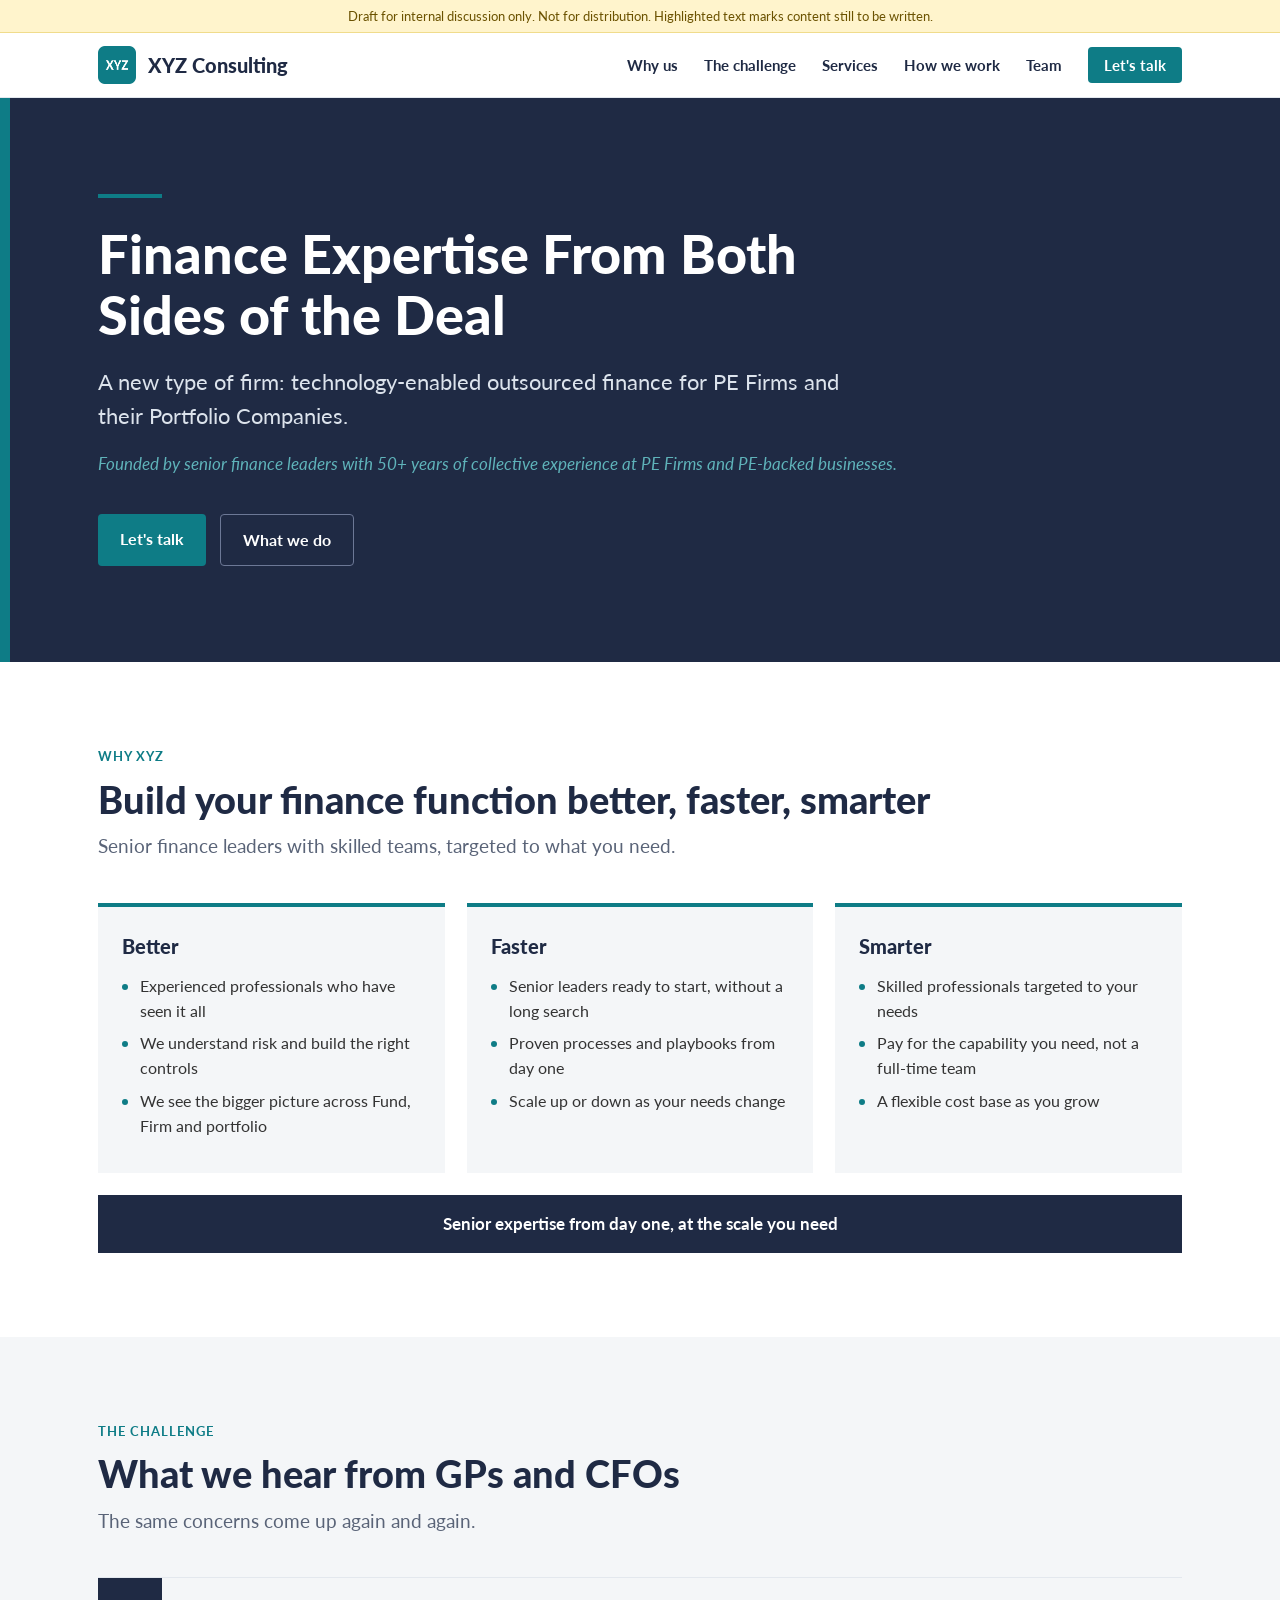
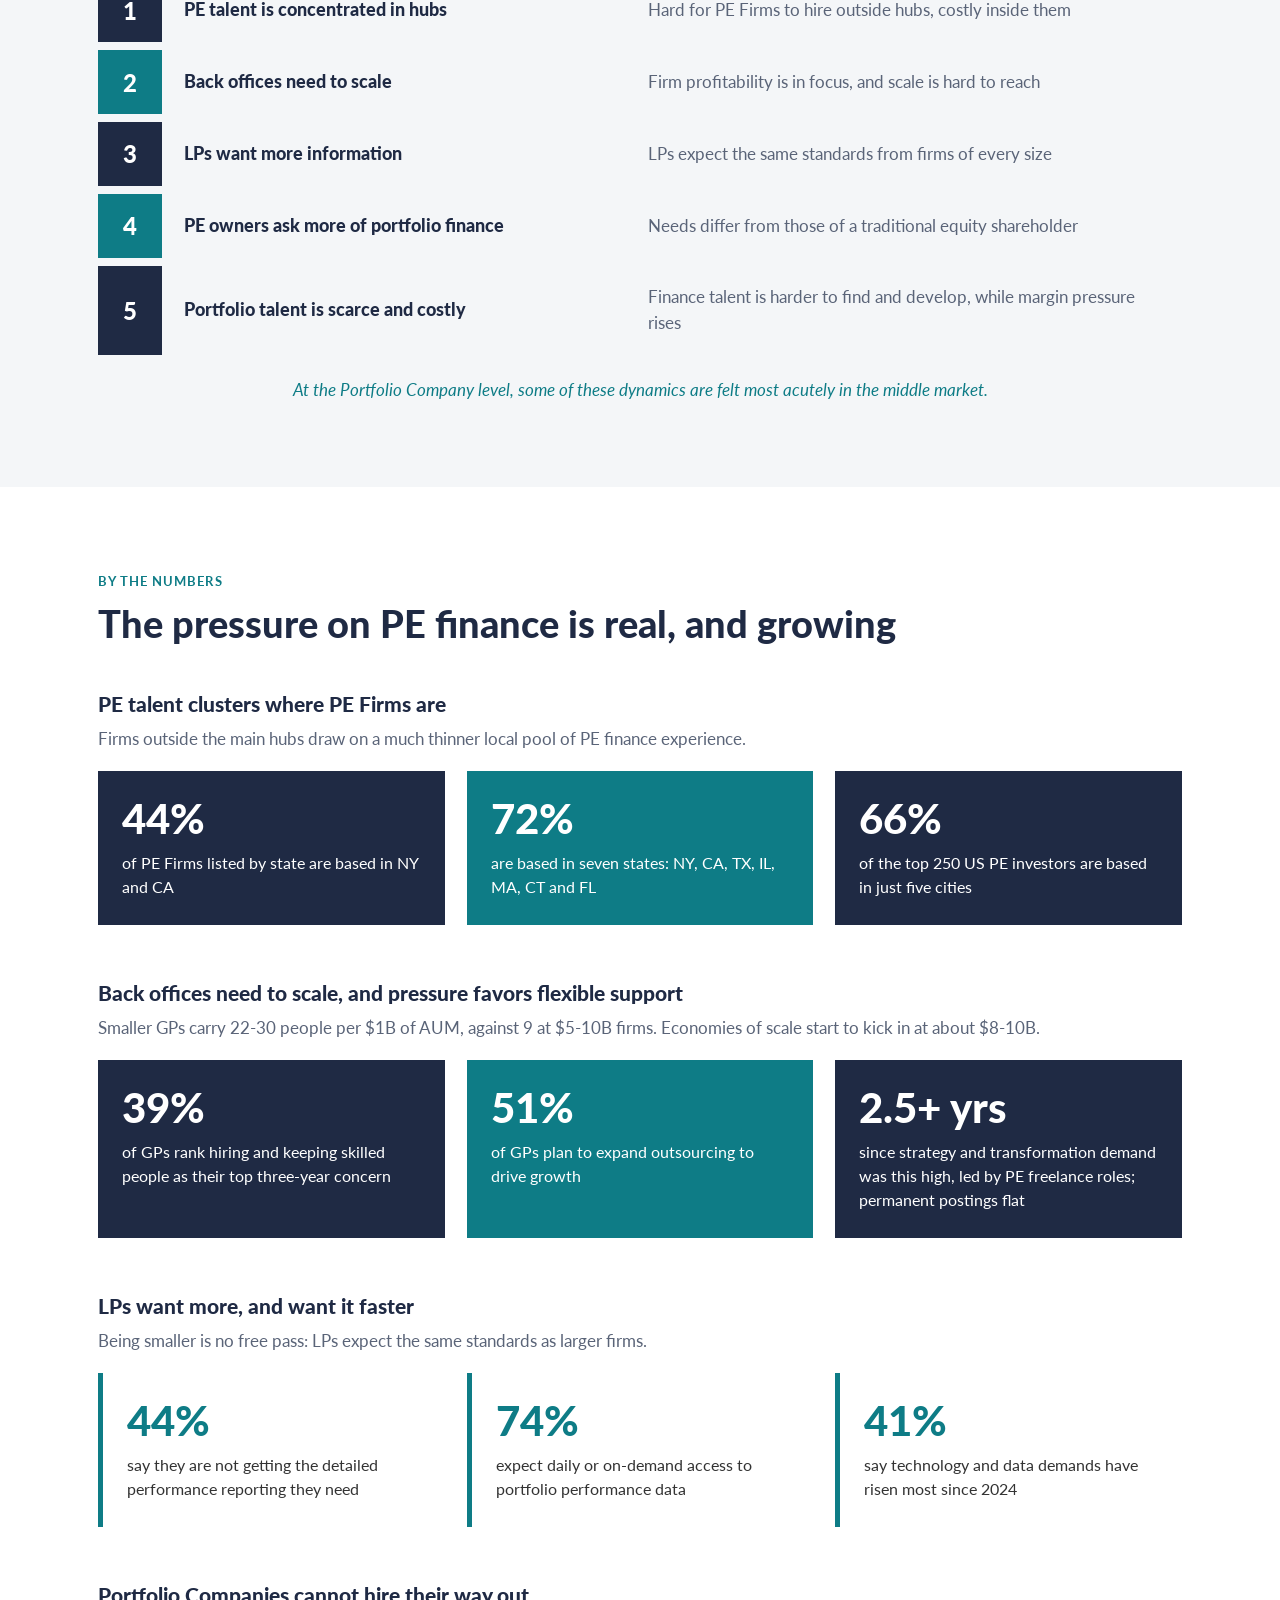
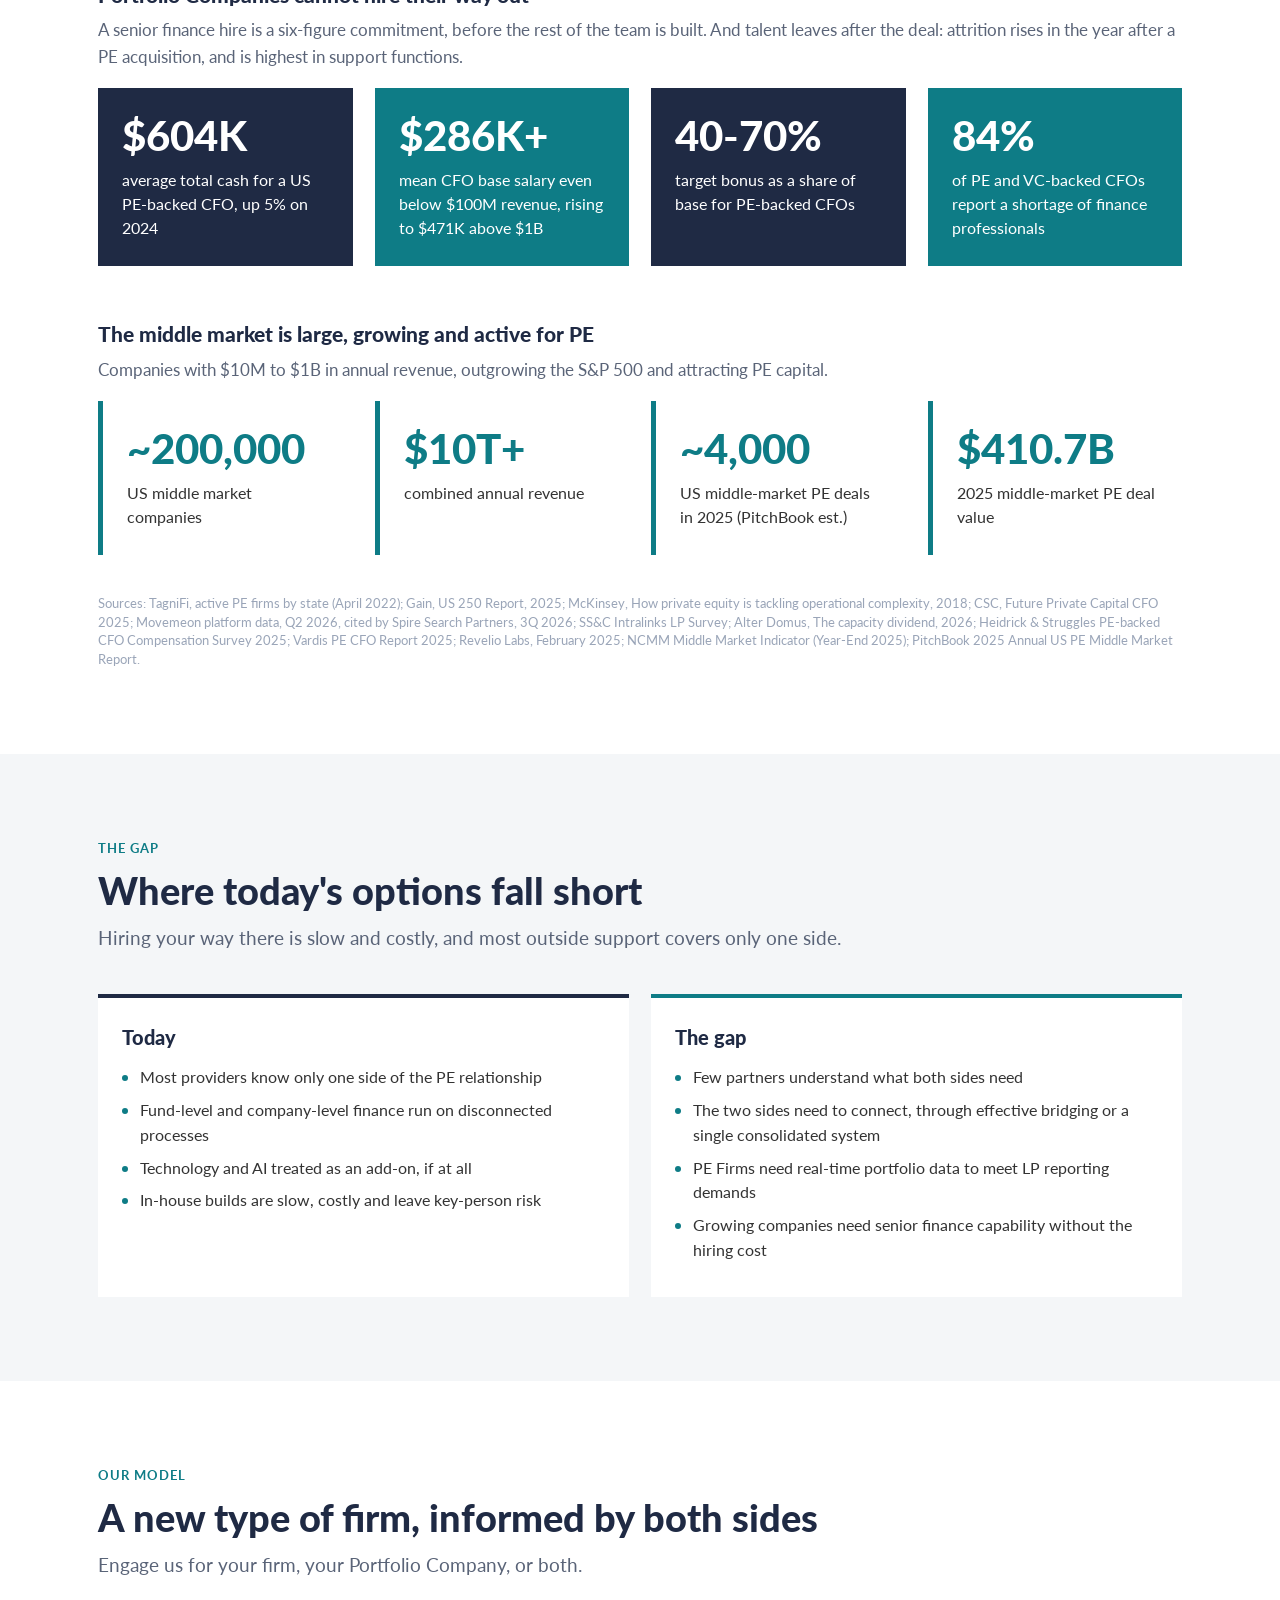
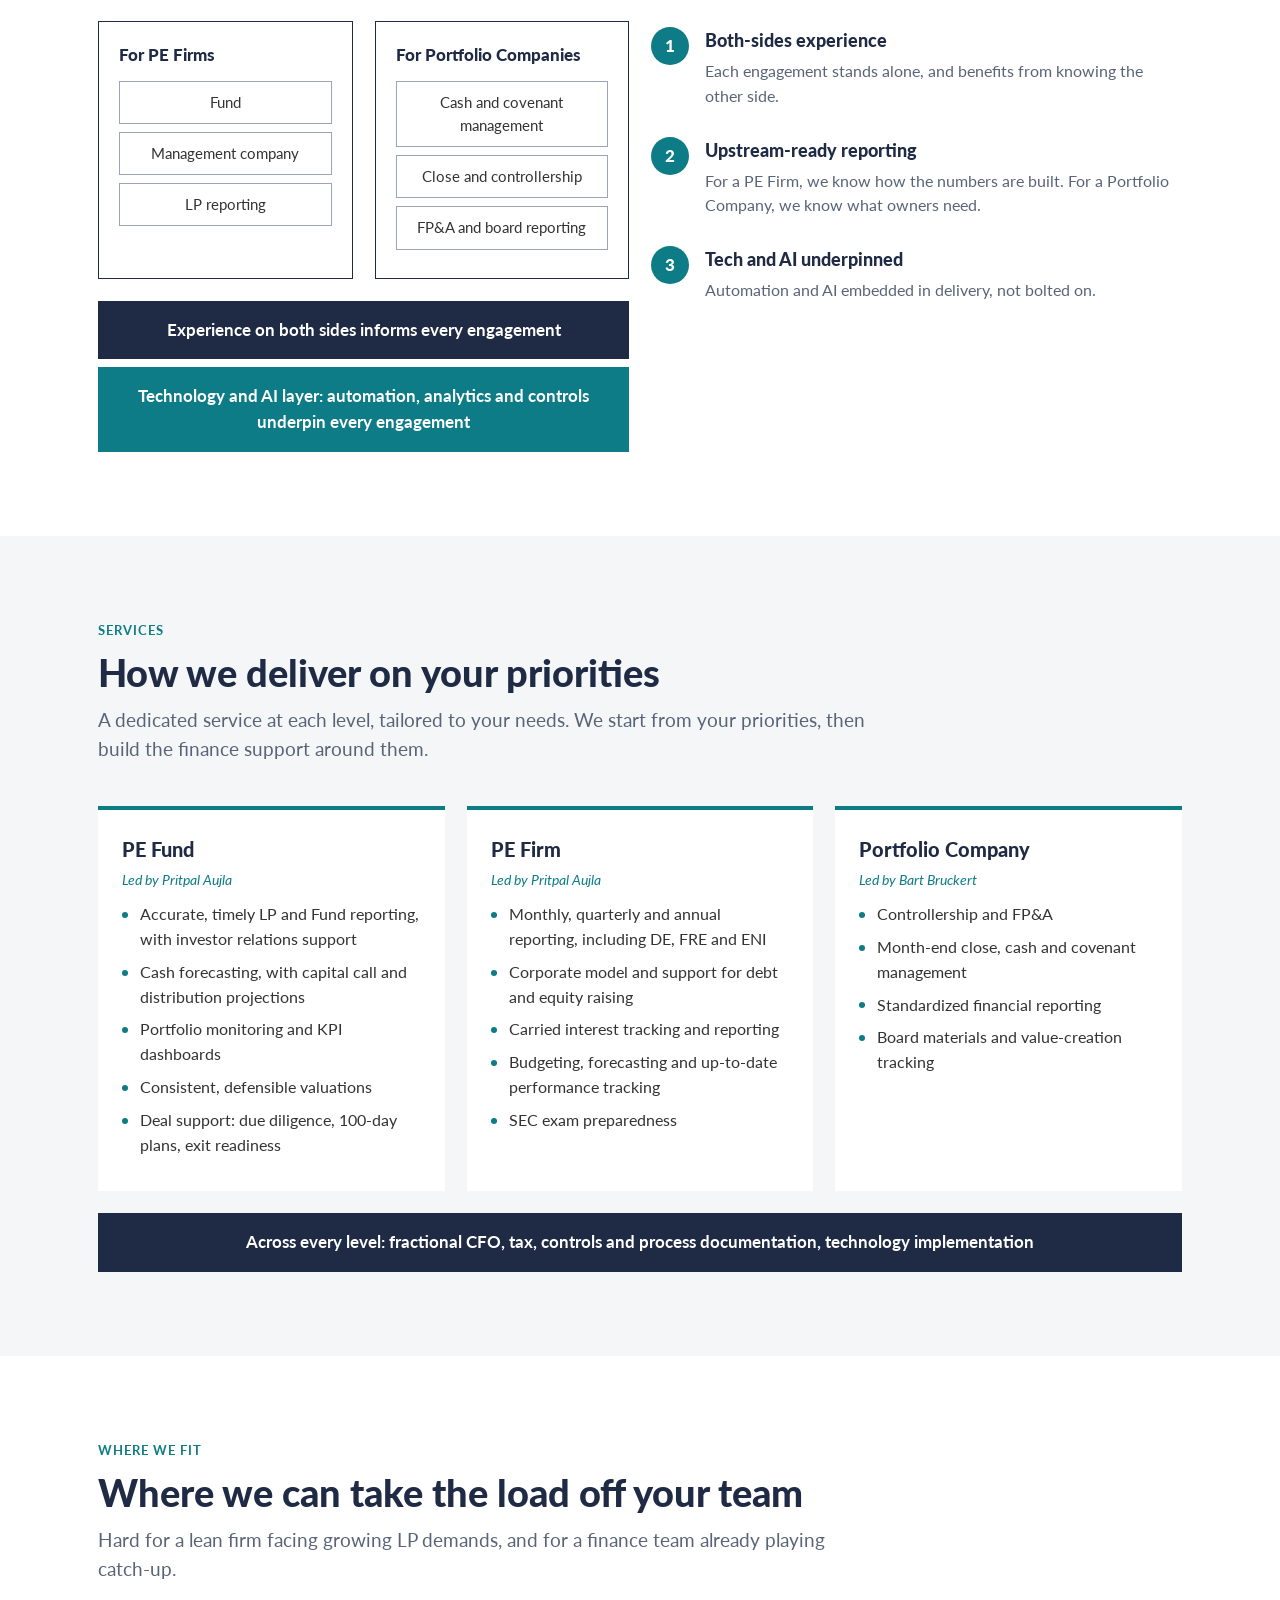
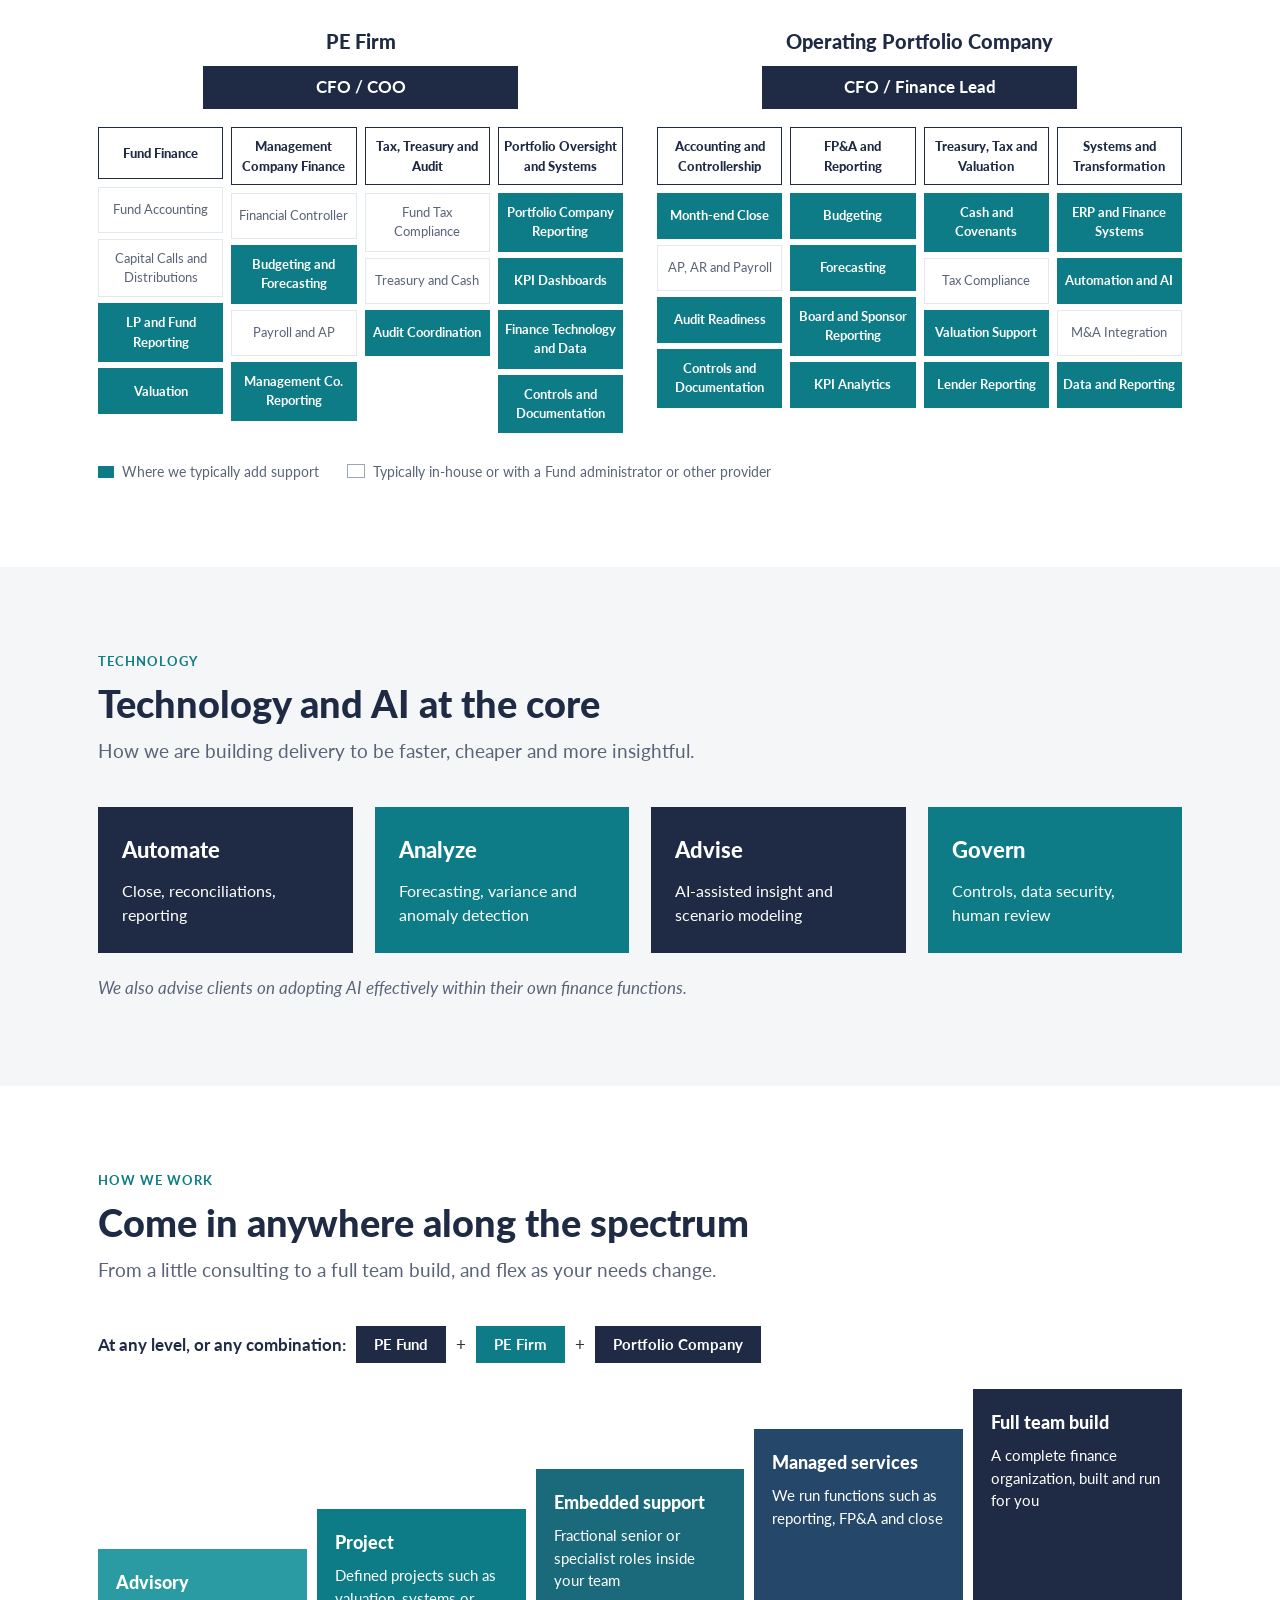
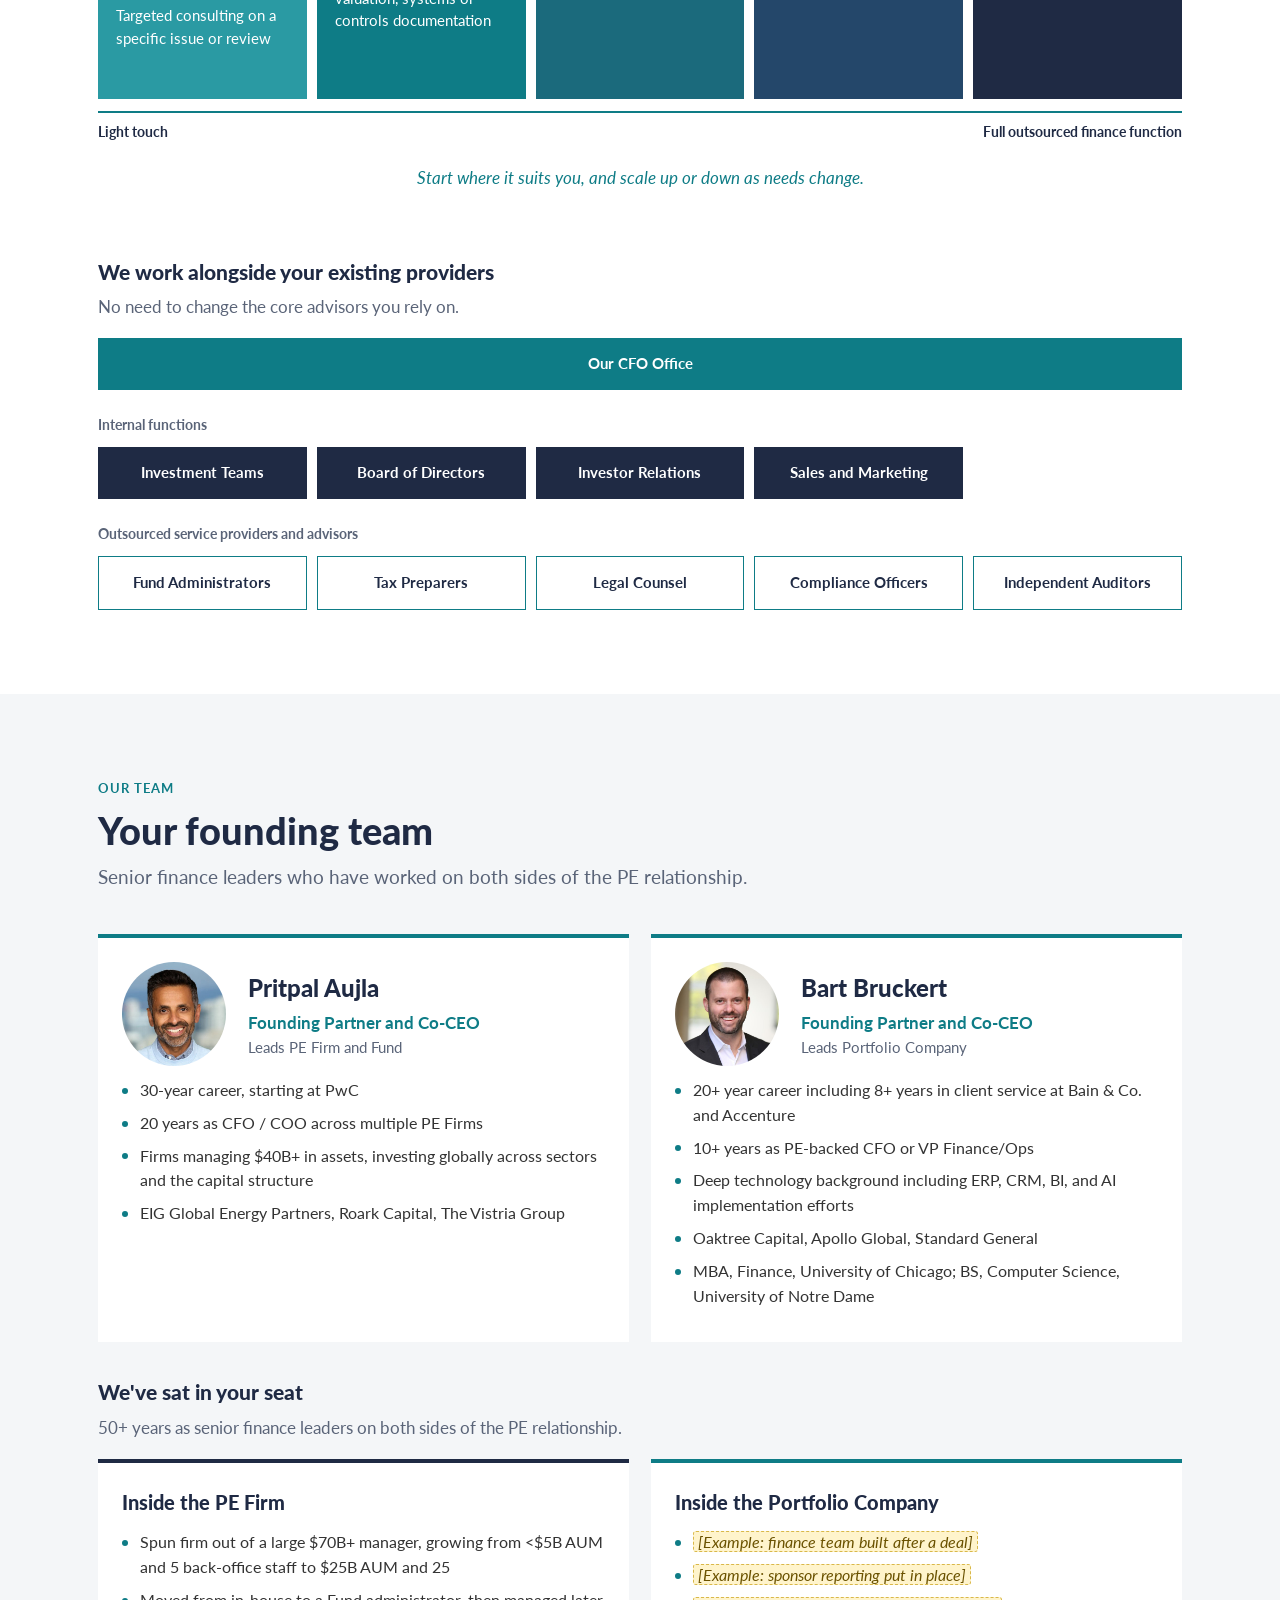
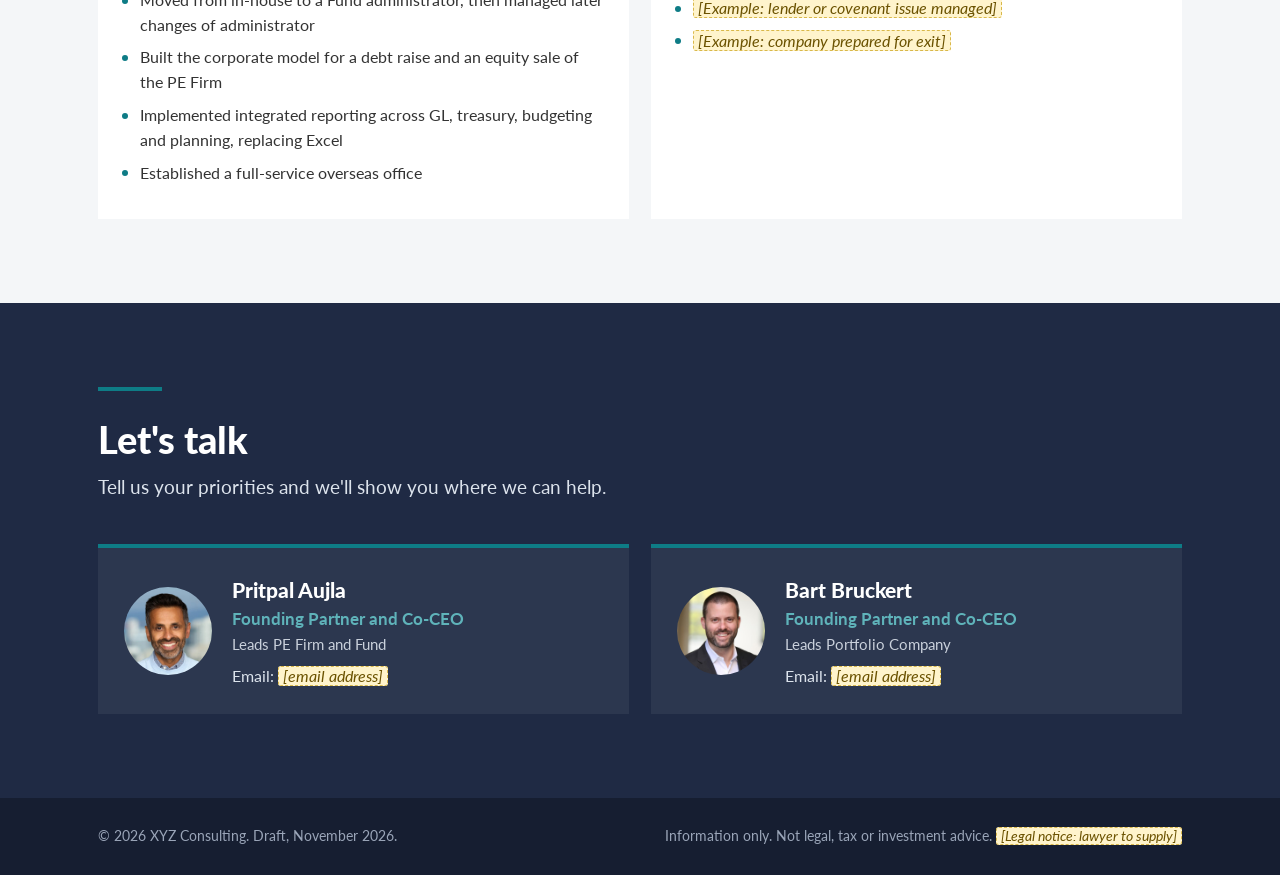
==== index.html @ cf7172e4 "Draft single-page site from long-form deck Co-Authored-By: Claude Opus 5.5 <noreply@anthropic.com> C" ====
<!DOCTYPE html>
<html lang="en">
<head>
<meta charset="utf-8">
<meta name="viewport" content="width=device-width, initial-scale=1">
<meta name="robots" content="noindex, nofollow">
<title>XYZ Consulting | Finance Expertise From Both Sides of the Deal</title>
<meta name="description" content="Technology-enabled outsourced finance for PE Firms and their Portfolio Companies.">
<link rel="icon" type="image/png" href="img/favicon.png">
<link rel="preconnect" href="https://fonts.googleapis.com">
<link rel="preconnect" href="https://fonts.gstatic.com" crossorigin>
<link href="https://fonts.googleapis.com/css2?family=Lato:ital,wght@0,400;0,700;0,900;1,400&display=swap" rel="stylesheet">
<style>
  :root{
    --navy:#1F2A44; --teal:#0E7C86; --teal-mid:#5FB3BA; --teal-light:#B7DDE0;
    --ink:#333333; --slate:#5A6478; --mist:#F4F6F8; --line:#E3E8EE; --grey:#9AA5B8;
    --max:1140px;
  }
  *{box-sizing:border-box;margin:0;padding:0}
  html{scroll-behavior:smooth;scroll-padding-top:72px}
  body{font-family:Lato,Calibri,Carlito,"Segoe UI",Arial,sans-serif;color:var(--ink);line-height:1.55;font-size:17px;background:#fff}
  a{color:var(--teal)}
  img{max-width:100%;display:block}
  .wrap{max-width:var(--max);margin:0 auto;padding:0 28px}

  /* draft banner */
  .draft{background:#FFF4CC;color:#6B5200;font-size:13px;text-align:center;padding:6px 12px;border-bottom:1px solid #F0DC8C}
  .tbd{background:#FFF4CC;border:1px dashed #D9B84A;color:#6B5200;padding:0 4px;border-radius:3px;font-style:italic}

  /* nav */
  header.nav{position:sticky;top:0;z-index:20;background:#fff;border-bottom:1px solid var(--line)}
  header.nav .wrap{display:flex;align-items:center;justify-content:space-between;height:64px}
  .brand{display:flex;align-items:center;gap:12px;text-decoration:none;color:var(--navy);font-weight:900;font-size:20px}
  .brand img{width:38px;height:38px}
  nav ul{display:flex;gap:26px;list-style:none}
  nav a{color:var(--navy);text-decoration:none;font-weight:700;font-size:15px}
  nav a:hover{color:var(--teal)}
  nav .cta{background:var(--teal);color:#fff;padding:9px 16px;border-radius:4px}
  nav .cta:hover{background:var(--navy);color:#fff}
  @media(max-width:860px){nav li:not(:last-child){display:none}}

  /* hero */
  .hero{background:var(--navy);color:#fff;position:relative;overflow:hidden}
  .hero:before{content:"";position:absolute;left:0;top:0;bottom:0;width:10px;background:var(--teal)}
  .hero .wrap{padding-top:96px;padding-bottom:96px}
  .rule{width:64px;height:4px;background:var(--teal);margin-bottom:26px}
  .hero h1{font-size:clamp(34px,5vw,54px);line-height:1.12;font-weight:900;max-width:820px}
  .hero p.lead{font-size:clamp(18px,2vw,22px);color:#DCE3EC;margin-top:20px;max-width:760px}
  .hero p.founded{font-style:italic;color:var(--teal-mid);margin-top:18px;font-size:17px}
  .hero .btns{margin-top:36px;display:flex;gap:14px;flex-wrap:wrap}
  .btn{display:inline-block;padding:13px 22px;border-radius:4px;font-weight:700;text-decoration:none;font-size:16px}
  .btn.primary{background:var(--teal);color:#fff}
  .btn.ghost{border:1px solid #6C7896;color:#fff}
  .btn:hover{opacity:.9}

  /* sections */
  section{padding:84px 0}
  section.alt{background:var(--mist)}
  .eyebrow{color:var(--teal);font-weight:700;text-transform:uppercase;letter-spacing:.08em;font-size:13px;margin-bottom:10px}
  h2{color:var(--navy);font-size:clamp(28px,3.4vw,38px);line-height:1.18;font-weight:900}
  .sub{color:var(--slate);font-size:19px;margin-top:10px;max-width:780px}
  .head{margin-bottom:42px}

  /* cards with teal top line (deck card style) */
  .grid{display:grid;gap:22px}
  .g2{grid-template-columns:repeat(2,1fr)}
  .g3{grid-template-columns:repeat(3,1fr)}
  .g4{grid-template-columns:repeat(4,1fr)}
  .g5{grid-template-columns:repeat(5,1fr)}
  @media(max-width:900px){.g3,.g4,.g5{grid-template-columns:1fr 1fr}}
  @media(max-width:620px){.g2,.g3,.g4,.g5{grid-template-columns:1fr}}
  .card{background:var(--mist);border-top:4px solid var(--teal);padding:24px 24px 26px}
  section.alt .card{background:#fff}
  .card h3{color:var(--navy);font-size:20px;font-weight:900;margin-bottom:4px}
  .card .lead-by{color:var(--teal);font-style:italic;font-size:14px;margin-bottom:10px}
  ul.dots{list-style:none;margin-top:12px}
  ul.dots li{position:relative;padding-left:18px;margin:8px 0;font-size:16px}
  ul.dots li:before{content:"";position:absolute;left:0;top:.62em;width:6px;height:6px;background:var(--teal);border-radius:50%}
  .band{background:var(--navy);color:#fff;text-align:center;font-weight:700;padding:16px 20px;margin-top:22px}
  .band.teal{background:var(--teal)}

  /* numbered concerns (slide 5) */
  .concerns{border-top:1px solid var(--line)}
  .concern{display:grid;grid-template-columns:64px 1fr 1.2fr;align-items:stretch;background:var(--mist);margin-bottom:8px}
  .concern .n{background:var(--teal);color:#fff;font-weight:900;font-size:24px;display:flex;align-items:center;justify-content:center}
  .concern:nth-child(odd) .n{background:var(--navy)}
  .concern h3{color:var(--navy);font-size:18px;font-weight:900;padding:18px 22px;align-self:center}
  .concern p{color:var(--slate);padding:18px 22px;align-self:center}
  @media(max-width:700px){.concern{grid-template-columns:52px 1fr}.concern p{grid-column:2;padding-top:0}}
  .callout{color:var(--teal);font-style:italic;text-align:center;margin-top:22px}

  /* stat tiles */
  .stat{padding:26px 24px;color:#fff;background:var(--navy)}
  .stat.teal{background:var(--teal)}
  .stat.light{background:#fff;color:var(--ink);border-left:5px solid var(--teal)}
  .stat .num{font-size:42px;font-weight:900;line-height:1;margin-bottom:12px}
  .stat.light .num{color:var(--teal)}
  .stat p{font-size:15.5px}
  .theme-title{color:var(--navy);font-size:21px;font-weight:900;margin:52px 0 6px}
  .theme-title:first-of-type{margin-top:0}
  .theme-sub{color:var(--slate);margin-bottom:18px}
  .sources{font-size:12.5px;color:var(--grey);margin-top:40px;line-height:1.5}

  /* two-column compare */
  .compare{display:grid;grid-template-columns:1fr 1fr;gap:22px}
  @media(max-width:700px){.compare{grid-template-columns:1fr}}
  .compare .card.navy{border-top-color:var(--navy)}

  /* advantages */
  .adv{display:flex;gap:16px}
  .adv .badge{flex:0 0 38px;height:38px;border-radius:50%;background:var(--teal);color:#fff;font-weight:900;display:flex;align-items:center;justify-content:center}
  .adv h3{color:var(--navy);font-size:18px;font-weight:900}
  .adv p{color:var(--slate);font-size:16px;margin-top:4px}
  .engage{display:grid;grid-template-columns:1fr 1fr;gap:22px;margin-bottom:22px}
  @media(max-width:700px){.engage{grid-template-columns:1fr}}
  .engage .box{border:1px solid var(--navy);padding:20px}
  .engage h4{color:var(--navy);font-weight:900;margin-bottom:12px}
  .engage .pill{border:1px solid var(--grey);text-align:center;padding:9px;margin:8px 0;font-size:15px;background:#fff}

  /* service map (slide 16) */
  .map{display:grid;grid-template-columns:1fr 1fr;gap:34px}
  @media(max-width:900px){.map{grid-template-columns:1fr}}
  .map h3{color:var(--navy);text-align:center;font-weight:900;margin-bottom:10px}
  .map .lead-role{background:var(--navy);color:#fff;text-align:center;font-weight:700;padding:8px;width:60%;margin:0 auto 18px}
  .cols{display:grid;grid-template-columns:repeat(4,1fr);gap:8px}
  @media(max-width:520px){.cols{grid-template-columns:1fr 1fr}}
  .col h5{font-size:13px;font-weight:900;color:var(--navy);text-align:center;border:1px solid var(--navy);padding:8px 4px;min-height:52px;display:flex;align-items:center;justify-content:center;margin-bottom:8px;background:#fff}
  .cell{font-size:12.5px;text-align:center;padding:9px 4px;margin-bottom:6px;min-height:46px;display:flex;align-items:center;justify-content:center;background:#fff;border:1px solid var(--line);color:var(--slate)}
  .cell.on{background:var(--teal);color:#fff;border-color:var(--teal);font-weight:700}
  .legend{display:flex;gap:28px;flex-wrap:wrap;margin-top:22px;font-size:14px;color:var(--slate)}
  .legend span:before{content:"";display:inline-block;width:16px;height:12px;margin-right:8px;vertical-align:-1px;background:var(--teal)}
  .legend span.off:before{background:#fff;border:1px solid var(--grey)}

  /* tech */
  .tech .stat h3{font-size:22px;font-weight:900;margin-bottom:12px}
  .note{color:var(--slate);font-style:italic;margin-top:22px}

  /* spectrum (slide 21) */
  .levels{display:flex;gap:10px;align-items:center;flex-wrap:wrap;margin-bottom:26px}
  .levels b{color:var(--navy)}
  .levels .lv{background:var(--navy);color:#fff;padding:7px 18px;font-weight:700;font-size:15px}
  .levels .lv.t{background:var(--teal)}
  .steps{display:grid;grid-template-columns:repeat(5,1fr);gap:10px;align-items:end}
  .step{color:#fff;padding:20px 18px}
  .step h3{font-size:18px;font-weight:900;margin-bottom:8px}
  .step p{font-size:14.5px}
  .s1{background:#2A9AA3;min-height:150px}.s2{background:var(--teal);min-height:190px}.s3{background:#1B6A7C;min-height:230px}.s4{background:#24476A;min-height:270px}.s5{background:var(--navy);min-height:310px}
  @media(max-width:860px){.steps{grid-template-columns:1fr}.step{min-height:0!important}}
  .axis{display:flex;justify-content:space-between;font-weight:700;color:var(--navy);font-size:14px;margin-top:12px;border-top:2px solid var(--teal);padding-top:8px}

  /* providers */
  .providers{display:grid;grid-template-columns:repeat(5,1fr);gap:10px;margin-top:12px}
  @media(max-width:860px){.providers{grid-template-columns:1fr 1fr}}
  .prov{padding:14px 10px;text-align:center;font-weight:700;font-size:15px}
  .prov.in{background:var(--navy);color:#fff}
  .prov.out{background:#fff;border:1px solid var(--teal);color:var(--navy)}
  .prov.us{background:var(--teal);color:#fff}
  .plabel{font-size:14px;color:var(--slate);margin-top:24px;font-weight:700}

  /* team */
  .person{display:flex;gap:22px;align-items:center;margin-bottom:12px}
  .person img{width:104px;height:104px;border-radius:50%;object-fit:cover;flex:0 0 104px}
  .person h3{font-size:24px}
  .role{color:var(--teal);font-weight:700}
  .role small{display:block;color:var(--slate);font-weight:400;font-size:15px}
  .seat{margin-top:34px}

  /* contact */
  .contact{background:var(--navy);color:#fff}
  .contact h2{color:#fff}
  .contact .sub{color:#DCE3EC}
  .ccard{background:rgba(255,255,255,.06);border-top:4px solid var(--teal);padding:26px;display:flex;gap:20px;align-items:center}
  .ccard img{width:88px;height:88px;border-radius:50%;object-fit:cover;flex:0 0 88px}
  .ccard h3{font-size:21px;font-weight:900}
  .ccard .role{color:var(--teal-mid)}
  .ccard .role small{color:#C9D0DB}
  .ccard p.c{margin-top:8px;font-size:15.5px;color:#DCE3EC}
  .contact .tbd{color:#6B5200}

  footer{background:#161E31;color:#9AA5B8;font-size:13.5px;padding:28px 0}
  footer .wrap{display:flex;justify-content:space-between;flex-wrap:wrap;gap:12px}
</style>
</head>
<body>

<div class="draft">Draft for internal discussion only. Not for distribution. Highlighted text marks content still to be written.</div>

<header class="nav">
  <div class="wrap">
    <a class="brand" href="#top"><img src="img/xyz-logo.png" alt="XYZ logo">XYZ Consulting</a>
    <nav><ul>
      <li><a href="#why">Why us</a></li>
      <li><a href="#challenge">The challenge</a></li>
      <li><a href="#services">Services</a></li>
      <li><a href="#how">How we work</a></li>
      <li><a href="#team">Team</a></li>
      <li><a class="cta" href="#contact">Let's talk</a></li>
    </ul></nav>
  </div>
</header>

<!-- HERO (slide 1) -->
<div class="hero" id="top">
  <div class="wrap">
    <div class="rule"></div>
    <h1>Finance Expertise From Both Sides of the Deal</h1>
    <p class="lead">A new type of firm: technology-enabled outsourced finance for PE Firms and their Portfolio Companies.</p>
    <p class="founded">Founded by senior finance leaders with 50+ years of collective experience at PE Firms and PE-backed businesses.</p>
    <div class="btns">
      <a class="btn primary" href="#contact">Let's talk</a>
      <a class="btn ghost" href="#services">What we do</a>
    </div>
  </div>
</div>

<!-- BETTER / FASTER / SMARTER (slide 2) -->
<section id="why">
  <div class="wrap">
    <div class="head">
      <div class="eyebrow">Why XYZ</div>
      <h2>Build your finance function better, faster, smarter</h2>
      <p class="sub">Senior finance leaders with skilled teams, targeted to what you need.</p>
    </div>
    <div class="grid g3">
      <div class="card"><h3>Better</h3><ul class="dots">
        <li>Experienced professionals who have seen it all</li>
        <li>We understand risk and build the right controls</li>
        <li>We see the bigger picture across Fund, Firm and portfolio</li></ul></div>
      <div class="card"><h3>Faster</h3><ul class="dots">
        <li>Senior leaders ready to start, without a long search</li>
        <li>Proven processes and playbooks from day one</li>
        <li>Scale up or down as your needs change</li></ul></div>
      <div class="card"><h3>Smarter</h3><ul class="dots">
        <li>Skilled professionals targeted to your needs</li>
        <li>Pay for the capability you need, not a full-time team</li>
        <li>A flexible cost base as you grow</li></ul></div>
    </div>
    <div class="band">Senior expertise from day one, at the scale you need</div>
  </div>
</section>

<!-- WHAT WE HEAR (slide 5) + EVIDENCE (slides 7-14) -->
<section class="alt" id="challenge">
  <div class="wrap">
    <div class="head">
      <div class="eyebrow">The challenge</div>
      <h2>What we hear from GPs and CFOs</h2>
      <p class="sub">The same concerns come up again and again.</p>
    </div>
    <div class="concerns">
      <div class="concern"><div class="n">1</div><h3>PE talent is concentrated in hubs</h3><p>Hard for PE Firms to hire outside hubs, costly inside them</p></div>
      <div class="concern"><div class="n">2</div><h3>Back offices need to scale</h3><p>Firm profitability is in focus, and scale is hard to reach</p></div>
      <div class="concern"><div class="n">3</div><h3>LPs want more information</h3><p>LPs expect the same standards from firms of every size</p></div>
      <div class="concern"><div class="n">4</div><h3>PE owners ask more of portfolio finance</h3><p>Needs differ from those of a traditional equity shareholder</p></div>
      <div class="concern"><div class="n">5</div><h3>Portfolio talent is scarce and costly</h3><p>Finance talent is harder to find and develop, while margin pressure rises</p></div>
    </div>
    <p class="callout">At the Portfolio Company level, some of these dynamics are felt most acutely in the middle market.</p>
  </div>
</section>

<section id="evidence">
  <div class="wrap">
    <div class="head">
      <div class="eyebrow">By the numbers</div>
      <h2>The pressure on PE finance is real, and growing</h2>
    </div>

    <h3 class="theme-title">PE talent clusters where PE Firms are</h3>
    <p class="theme-sub">Firms outside the main hubs draw on a much thinner local pool of PE finance experience.</p>
    <div class="grid g3">
      <div class="stat"><div class="num">44%</div><p>of PE Firms listed by state are based in NY and CA</p></div>
      <div class="stat teal"><div class="num">72%</div><p>are based in seven states: NY, CA, TX, IL, MA, CT and FL</p></div>
      <div class="stat"><div class="num">66%</div><p>of the top 250 US PE investors are based in just five cities</p></div>
    </div>

    <h3 class="theme-title">Back offices need to scale, and pressure favors flexible support</h3>
    <p class="theme-sub">Smaller GPs carry 22-30 people per $1B of AUM, against 9 at $5-10B firms. Economies of scale start to kick in at about $8-10B.</p>
    <div class="grid g3">
      <div class="stat"><div class="num">39%</div><p>of GPs rank hiring and keeping skilled people as their top three-year concern</p></div>
      <div class="stat teal"><div class="num">51%</div><p>of GPs plan to expand outsourcing to drive growth</p></div>
      <div class="stat"><div class="num">2.5+ yrs</div><p>since strategy and transformation demand was this high, led by PE freelance roles; permanent postings flat</p></div>
    </div>

    <h3 class="theme-title">LPs want more, and want it faster</h3>
    <p class="theme-sub">Being smaller is no free pass: LPs expect the same standards as larger firms.</p>
    <div class="grid g3">
      <div class="stat light"><div class="num">44%</div><p>say they are not getting the detailed performance reporting they need</p></div>
      <div class="stat light"><div class="num">74%</div><p>expect daily or on-demand access to portfolio performance data</p></div>
      <div class="stat light"><div class="num">41%</div><p>say technology and data demands have risen most since 2024</p></div>
    </div>

    <h3 class="theme-title">Portfolio Companies cannot hire their way out</h3>
    <p class="theme-sub">A senior finance hire is a six-figure commitment, before the rest of the team is built. And talent leaves after the deal: attrition rises in the year after a PE acquisition, and is highest in support functions.</p>
    <div class="grid g4">
      <div class="stat"><div class="num">$604K</div><p>average total cash for a US PE-backed CFO, up 5% on 2024</p></div>
      <div class="stat teal"><div class="num">$286K+</div><p>mean CFO base salary even below $100M revenue, rising to $471K above $1B</p></div>
      <div class="stat"><div class="num">40-70%</div><p>target bonus as a share of base for PE-backed CFOs</p></div>
      <div class="stat teal"><div class="num">84%</div><p>of PE and VC-backed CFOs report a shortage of finance professionals</p></div>
    </div>

    <h3 class="theme-title">The middle market is large, growing and active for PE</h3>
    <p class="theme-sub">Companies with $10M to $1B in annual revenue, outgrowing the S&amp;P 500 and attracting PE capital.</p>
    <div class="grid g4">
      <div class="stat light"><div class="num">~200,000</div><p>US middle market companies</p></div>
      <div class="stat light"><div class="num">$10T+</div><p>combined annual revenue</p></div>
      <div class="stat light"><div class="num">~4,000</div><p>US middle-market PE deals in 2025 (PitchBook est.)</p></div>
      <div class="stat light"><div class="num">$410.7B</div><p>2025 middle-market PE deal value</p></div>
    </div>

    <p class="sources">Sources: TagniFi, active PE firms by state (April 2022); Gain, US 250 Report, 2025; McKinsey, How private equity is tackling operational complexity, 2018; CSC, Future Private Capital CFO 2025; Movemeon platform data, Q2 2026, cited by Spire Search Partners, 3Q 2026; SS&amp;C Intralinks LP Survey; Alter Domus, The capacity dividend, 2026; Heidrick &amp; Struggles PE-backed CFO Compensation Survey 2025; Vardis PE CFO Report 2025; Revelio Labs, February 2025; NCMM Middle Market Indicator (Year-End 2025); PitchBook 2025 Annual US PE Middle Market Report.</p>
  </div>
</section>

<!-- GAP (slide 15) + DIFFERENT NEEDS (slide 11) -->
<section class="alt">
  <div class="wrap">
    <div class="head">
      <div class="eyebrow">The gap</div>
      <h2>Where today's options fall short</h2>
      <p class="sub">Hiring your way there is slow and costly, and most outside support covers only one side.</p>
    </div>
    <div class="compare">
      <div class="card navy"><h3>Today</h3><ul class="dots">
        <li>Most providers know only one side of the PE relationship</li>
        <li>Fund-level and company-level finance run on disconnected processes</li>
        <li>Technology and AI treated as an add-on, if at all</li>
        <li>In-house builds are slow, costly and leave key-person risk</li></ul></div>
      <div class="card"><h3>The gap</h3><ul class="dots">
        <li>Few partners understand what both sides need</li>
        <li>The two sides need to connect, through effective bridging or a single consolidated system</li>
        <li>PE Firms need real-time portfolio data to meet LP reporting demands</li>
        <li>Growing companies need senior finance capability without the hiring cost</li></ul></div>
    </div>
  </div>
</section>

<!-- A NEW TYPE OF FIRM (slide 17) -->
<section id="model">
  <div class="wrap">
    <div class="head">
      <div class="eyebrow">Our model</div>
      <h2>A new type of firm, informed by both sides</h2>
      <p class="sub">Engage us for your firm, your Portfolio Company, or both.</p>
    </div>
    <div class="grid g2" style="align-items:start">
      <div>
        <div class="engage">
          <div class="box"><h4>For PE Firms</h4><div class="pill">Fund</div><div class="pill">Management company</div><div class="pill">LP reporting</div></div>
          <div class="box"><h4>For Portfolio Companies</h4><div class="pill">Cash and covenant management</div><div class="pill">Close and controllership</div><div class="pill">FP&amp;A and board reporting</div></div>
        </div>
        <div class="band" style="margin-top:0">Experience on both sides informs every engagement</div>
        <div class="band teal" style="margin-top:8px">Technology and AI layer: automation, analytics and controls underpin every engagement</div>
      </div>
      <div class="grid" style="gap:28px;padding-top:6px">
        <div class="adv"><div class="badge">1</div><div><h3>Both-sides experience</h3><p>Each engagement stands alone, and benefits from knowing the other side.</p></div></div>
        <div class="adv"><div class="badge">2</div><div><h3>Upstream-ready reporting</h3><p>For a PE Firm, we know how the numbers are built. For a Portfolio Company, we know what owners need.</p></div></div>
        <div class="adv"><div class="badge">3</div><div><h3>Tech and AI underpinned</h3><p>Automation and AI embedded in delivery, not bolted on.</p></div></div>
      </div>
    </div>
  </div>
</section>

<!-- HOW WE DELIVER (slide 19) -->
<section class="alt" id="services">
  <div class="wrap">
    <div class="head">
      <div class="eyebrow">Services</div>
      <h2>How we deliver on your priorities</h2>
      <p class="sub">A dedicated service at each level, tailored to your needs. We start from your priorities, then build the finance support around them.</p>
    </div>
    <div class="grid g3">
      <div class="card"><h3>PE Fund</h3><div class="lead-by">Led by Pritpal Aujla</div><ul class="dots">
        <li>Accurate, timely LP and Fund reporting, with investor relations support</li>
        <li>Cash forecasting, with capital call and distribution projections</li>
        <li>Portfolio monitoring and KPI dashboards</li>
        <li>Consistent, defensible valuations</li>
        <li>Deal support: due diligence, 100-day plans, exit readiness</li></ul></div>
      <div class="card"><h3>PE Firm</h3><div class="lead-by">Led by Pritpal Aujla</div><ul class="dots">
        <li>Monthly, quarterly and annual reporting, including DE, FRE and ENI</li>
        <li>Corporate model and support for debt and equity raising</li>
        <li>Carried interest tracking and reporting</li>
        <li>Budgeting, forecasting and up-to-date performance tracking</li>
        <li>SEC exam preparedness</li></ul></div>
      <div class="card"><h3>Portfolio Company</h3><div class="lead-by">Led by Bart Bruckert</div><ul class="dots">
        <li>Controllership and FP&amp;A</li>
        <li>Month-end close, cash and covenant management</li>
        <li>Standardized financial reporting</li>
        <li>Board materials and value-creation tracking</li></ul></div>
    </div>
    <div class="band">Across every level: fractional CFO, tax, controls and process documentation, technology implementation</div>
  </div>
</section>

<!-- WHERE WE TAKE THE LOAD OFF (slide 16) -->
<section>
  <div class="wrap">
    <div class="head">
      <div class="eyebrow">Where we fit</div>
      <h2>Where we can take the load off your team</h2>
      <p class="sub">Hard for a lean firm facing growing LP demands, and for a finance team already playing catch-up.</p>
    </div>
    <div class="map">
      <div>
        <h3>PE Firm</h3>
        <div class="lead-role">CFO / COO</div>
        <div class="cols">
          <div class="col"><h5>Fund Finance</h5><div class="cell">Fund Accounting</div><div class="cell">Capital Calls and Distributions</div><div class="cell on">LP and Fund Reporting</div><div class="cell on">Valuation</div></div>
          <div class="col"><h5>Management Company Finance</h5><div class="cell">Financial Controller</div><div class="cell on">Budgeting and Forecasting</div><div class="cell">Payroll and AP</div><div class="cell on">Management Co. Reporting</div></div>
          <div class="col"><h5>Tax, Treasury and Audit</h5><div class="cell">Fund Tax Compliance</div><div class="cell">Treasury and Cash</div><div class="cell on">Audit Coordination</div></div>
          <div class="col"><h5>Portfolio Oversight and Systems</h5><div class="cell on">Portfolio Company Reporting</div><div class="cell on">KPI Dashboards</div><div class="cell on">Finance Technology and Data</div><div class="cell on">Controls and Documentation</div></div>
        </div>
      </div>
      <div>
        <h3>Operating Portfolio Company</h3>
        <div class="lead-role">CFO / Finance Lead</div>
        <div class="cols">
          <div class="col"><h5>Accounting and Controllership</h5><div class="cell on">Month-end Close</div><div class="cell">AP, AR and Payroll</div><div class="cell on">Audit Readiness</div><div class="cell on">Controls and Documentation</div></div>
          <div class="col"><h5>FP&amp;A and Reporting</h5><div class="cell on">Budgeting</div><div class="cell on">Forecasting</div><div class="cell on">Board and Sponsor Reporting</div><div class="cell on">KPI Analytics</div></div>
          <div class="col"><h5>Treasury, Tax and Valuation</h5><div class="cell on">Cash and Covenants</div><div class="cell">Tax Compliance</div><div class="cell on">Valuation Support</div><div class="cell on">Lender Reporting</div></div>
          <div class="col"><h5>Systems and Transformation</h5><div class="cell on">ERP and Finance Systems</div><div class="cell on">Automation and AI</div><div class="cell">M&amp;A Integration</div><div class="cell on">Data and Reporting</div></div>
        </div>
      </div>
    </div>
    <div class="legend"><span>Where we typically add support</span><span class="off">Typically in-house or with a Fund administrator or other provider</span></div>
  </div>
</section>

<!-- TECHNOLOGY AND AI (slide 18) -->
<section class="alt tech">
  <div class="wrap">
    <div class="head">
      <div class="eyebrow">Technology</div>
      <h2>Technology and AI at the core</h2>
      <p class="sub">How we are building delivery to be faster, cheaper and more insightful.</p>
    </div>
    <div class="grid g4">
      <div class="stat"><h3>Automate</h3><p>Close, reconciliations, reporting</p></div>
      <div class="stat teal"><h3>Analyze</h3><p>Forecasting, variance and anomaly detection</p></div>
      <div class="stat"><h3>Advise</h3><p>AI-assisted insight and scenario modeling</p></div>
      <div class="stat teal"><h3>Govern</h3><p>Controls, data security, human review</p></div>
    </div>
    <p class="note">We also advise clients on adopting AI effectively within their own finance functions.</p>
  </div>
</section>

<!-- SPECTRUM (slide 21) + PROVIDERS (slide 20) -->
<section id="how">
  <div class="wrap">
    <div class="head">
      <div class="eyebrow">How we work</div>
      <h2>Come in anywhere along the spectrum</h2>
      <p class="sub">From a little consulting to a full team build, and flex as your needs change.</p>
    </div>
    <div class="levels"><b>At any level, or any combination:</b><span class="lv">PE Fund</span>+<span class="lv t">PE Firm</span>+<span class="lv">Portfolio Company</span></div>
    <div class="steps">
      <div class="step s1"><h3>Advisory</h3><p>Targeted consulting on a specific issue or review</p></div>
      <div class="step s2"><h3>Project</h3><p>Defined projects such as valuation, systems or controls documentation</p></div>
      <div class="step s3"><h3>Embedded support</h3><p>Fractional senior or specialist roles inside your team</p></div>
      <div class="step s4"><h3>Managed services</h3><p>We run functions such as reporting, FP&amp;A and close</p></div>
      <div class="step s5"><h3>Full team build</h3><p>A complete finance organization, built and run for you</p></div>
    </div>
    <div class="axis"><span>Light touch</span><span>Full outsourced finance function</span></div>
    <p class="callout">Start where it suits you, and scale up or down as needs change.</p>

    <h3 class="theme-title" style="margin-top:64px">We work alongside your existing providers</h3>
    <p class="theme-sub">No need to change the core advisors you rely on.</p>
    <div class="providers"><div class="prov us" style="grid-column:1/-1">Our CFO Office</div></div>
    <p class="plabel">Internal functions</p>
    <div class="providers">
      <div class="prov in">Investment Teams</div><div class="prov in">Board of Directors</div><div class="prov in">Investor Relations</div><div class="prov in">Sales and Marketing</div>
    </div>
    <p class="plabel">Outsourced service providers and advisors</p>
    <div class="providers">
      <div class="prov out">Fund Administrators</div><div class="prov out">Tax Preparers</div><div class="prov out">Legal Counsel</div><div class="prov out">Compliance Officers</div><div class="prov out">Independent Auditors</div>
    </div>
  </div>
</section>

<!-- TEAM (slides 3 + 4) -->
<section class="alt" id="team">
  <div class="wrap">
    <div class="head">
      <div class="eyebrow">Our team</div>
      <h2>Your founding team</h2>
      <p class="sub">Senior finance leaders who have worked on both sides of the PE relationship.</p>
    </div>
    <div class="grid g2">
      <div class="card">
        <div class="person"><img src="img/pritpal.jpg" alt="Pritpal Aujla"><div><h3>Pritpal Aujla</h3><div class="role">Founding Partner and Co-CEO<small>Leads PE Firm and Fund</small></div></div></div>
        <ul class="dots">
          <li>30-year career, starting at PwC</li>
          <li>20 years as CFO / COO across multiple PE Firms</li>
          <li>Firms managing $40B+ in assets, investing globally across sectors and the capital structure</li>
          <li>EIG Global Energy Partners, Roark Capital, The Vistria Group</li>
        </ul>
      </div>
      <div class="card">
        <div class="person"><img src="img/bart.jpg" alt="Bart Bruckert"><div><h3>Bart Bruckert</h3><div class="role">Founding Partner and Co-CEO<small>Leads Portfolio Company</small></div></div></div>
        <ul class="dots">
          <li>20+ year career including 8+ years in client service at Bain &amp; Co. and Accenture</li>
          <li>10+ years as PE-backed CFO or VP Finance/Ops</li>
          <li>Deep technology background including ERP, CRM, BI, and AI implementation efforts</li>
          <li>Oaktree Capital, Apollo Global, Standard General</li>
          <li>MBA, Finance, University of Chicago; BS, Computer Science, University of Notre Dame</li>
        </ul>
      </div>
    </div>

    <div class="seat">
      <h3 class="theme-title">We've sat in your seat</h3>
      <p class="theme-sub">50+ years as senior finance leaders on both sides of the PE relationship.</p>
      <div class="grid g2">
        <div class="card navy" style="border-top-color:var(--navy)"><h3>Inside the PE Firm</h3><ul class="dots">
          <li>Spun firm out of a large $70B+ manager, growing from &lt;$5B AUM and 5 back-office staff to $25B AUM and 25</li>
          <li>Moved from in-house to a Fund administrator, then managed later changes of administrator</li>
          <li>Built the corporate model for a debt raise and an equity sale of the PE Firm</li>
          <li>Implemented integrated reporting across GL, treasury, budgeting and planning, replacing Excel</li>
          <li>Established a full-service overseas office</li></ul></div>
        <div class="card"><h3>Inside the Portfolio Company</h3><ul class="dots">
          <li><span class="tbd">[Example: finance team built after a deal]</span></li>
          <li><span class="tbd">[Example: sponsor reporting put in place]</span></li>
          <li><span class="tbd">[Example: lender or covenant issue managed]</span></li>
          <li><span class="tbd">[Example: company prepared for exit]</span></li></ul></div>
      </div>
    </div>
  </div>
</section>

<!-- CONTACT (slide 22) -->
<section class="contact" id="contact">
  <div class="wrap">
    <div class="head">
      <div class="rule"></div>
      <h2>Let's talk</h2>
      <p class="sub">Tell us your priorities and we'll show you where we can help.</p>
    </div>
    <div class="grid g2">
      <div class="ccard"><img src="img/pritpal.jpg" alt="Pritpal Aujla"><div><h3>Pritpal Aujla</h3><div class="role">Founding Partner and Co-CEO<small>Leads PE Firm and Fund</small></div><p class="c">Email: <span class="tbd">[email address]</span></p></div></div>
      <div class="ccard"><img src="img/bart.jpg" alt="Bart Bruckert"><div><h3>Bart Bruckert</h3><div class="role">Founding Partner and Co-CEO<small>Leads Portfolio Company</small></div><p class="c">Email: <span class="tbd">[email address]</span></p></div></div>
    </div>
  </div>
</section>

<footer>
  <div class="wrap">
    <span>&copy; 2026 XYZ Consulting. Draft, November 2026.</span>
    <span>Information only. Not legal, tax or investment advice. <span class="tbd">[Legal notice: lawyer to supply]</span></span>
  </div>
</footer>

</body>
</html>
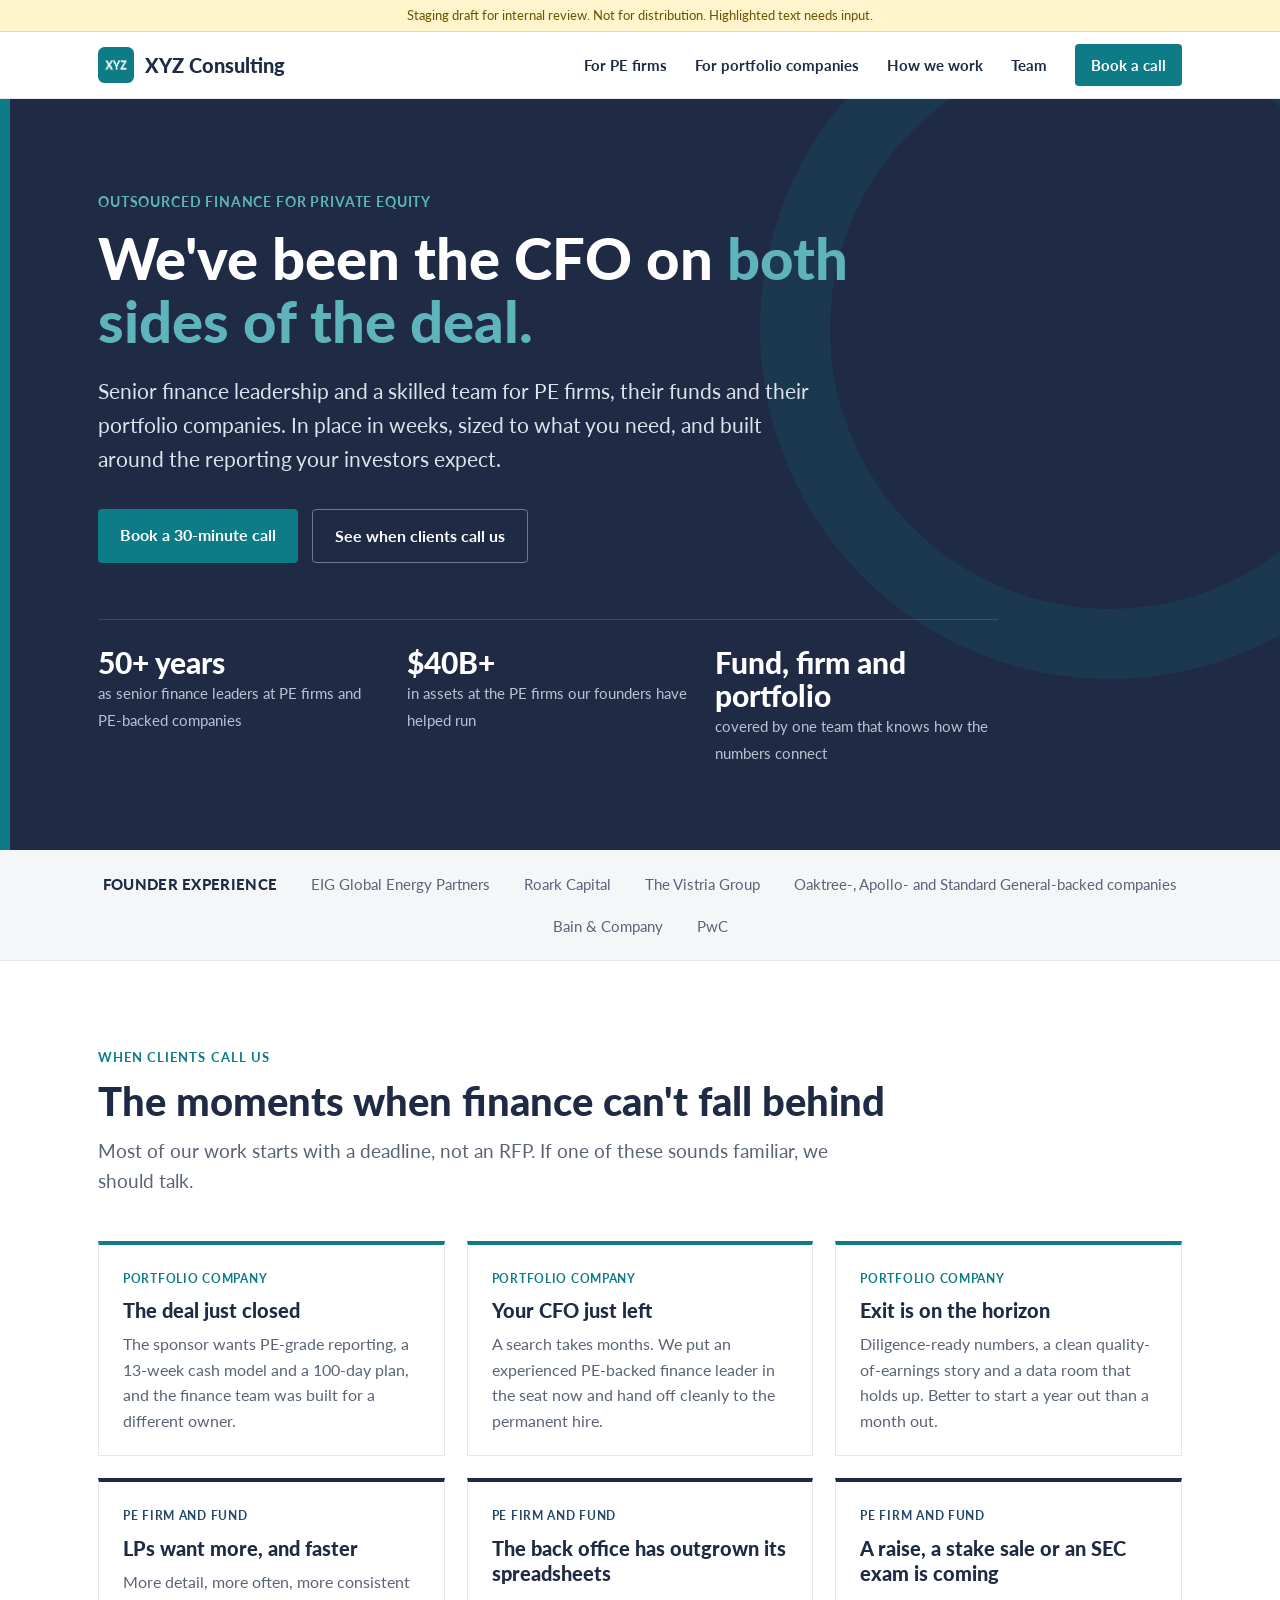
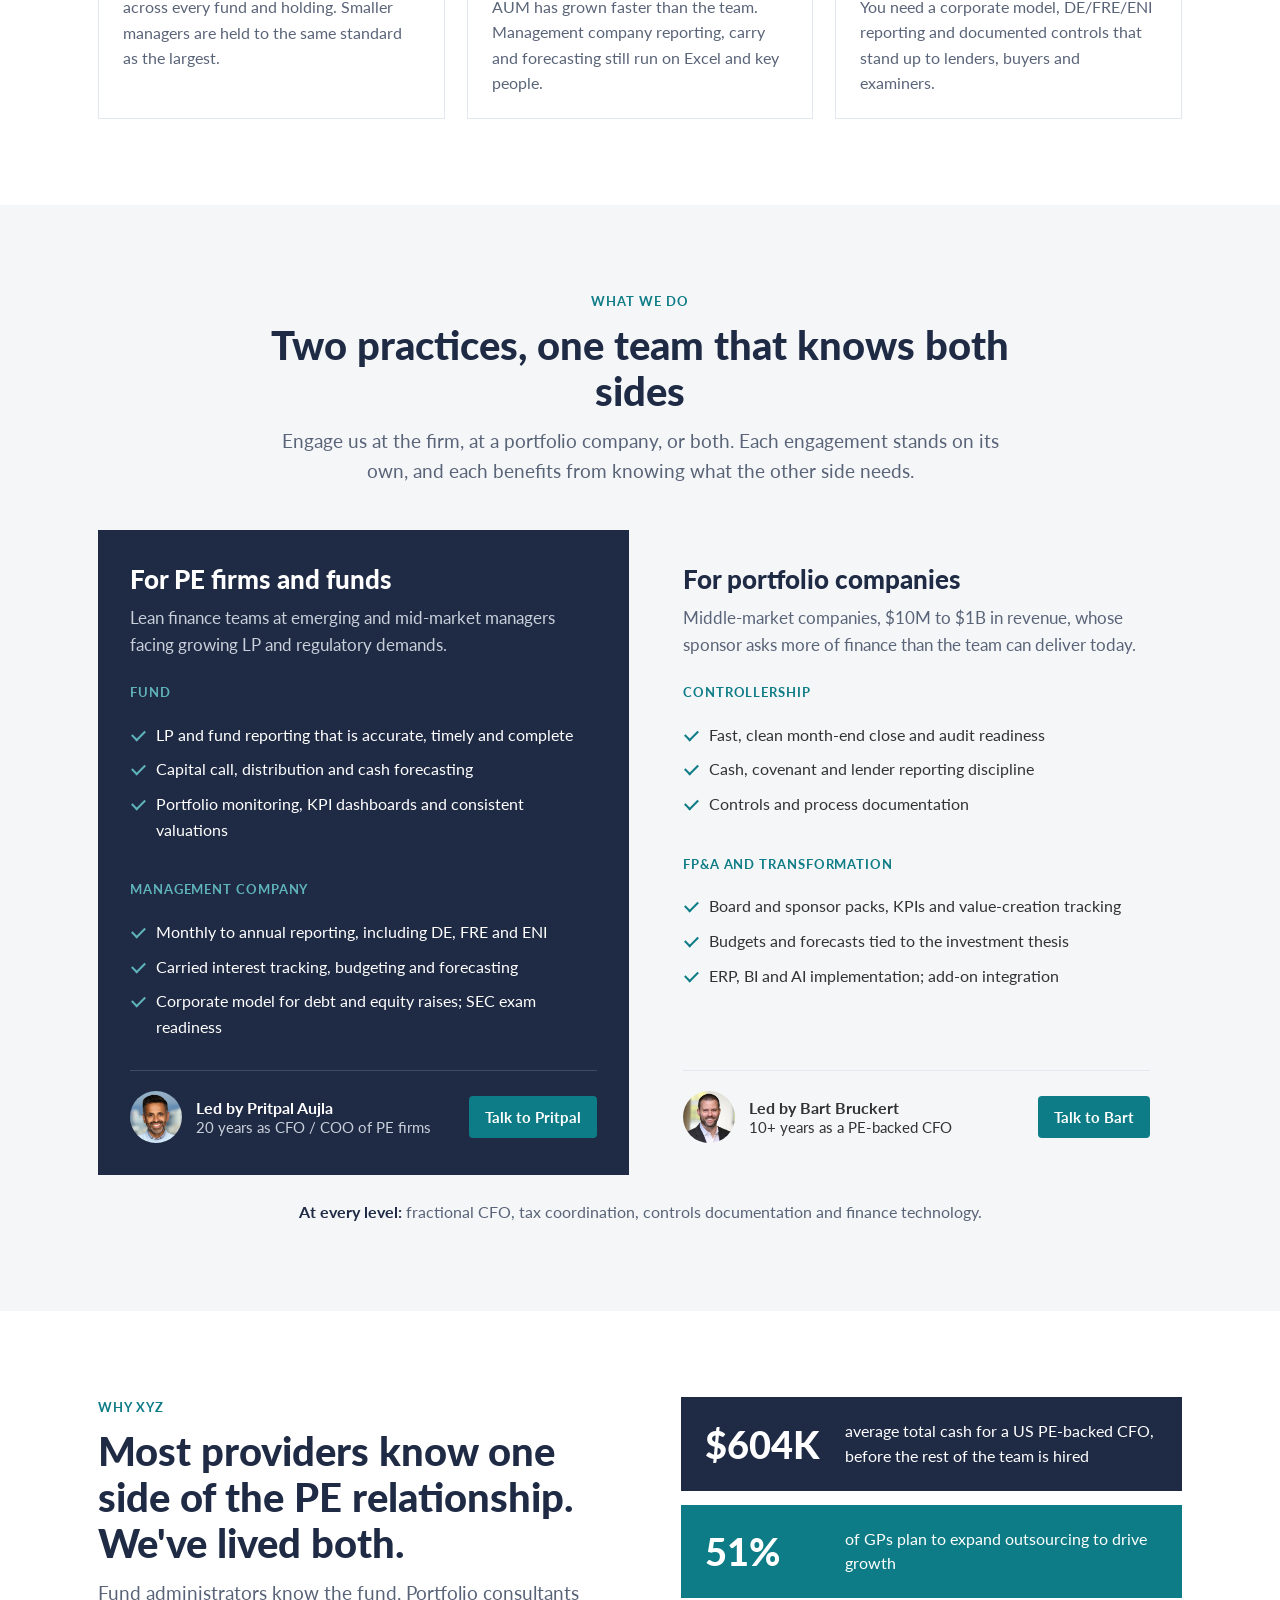
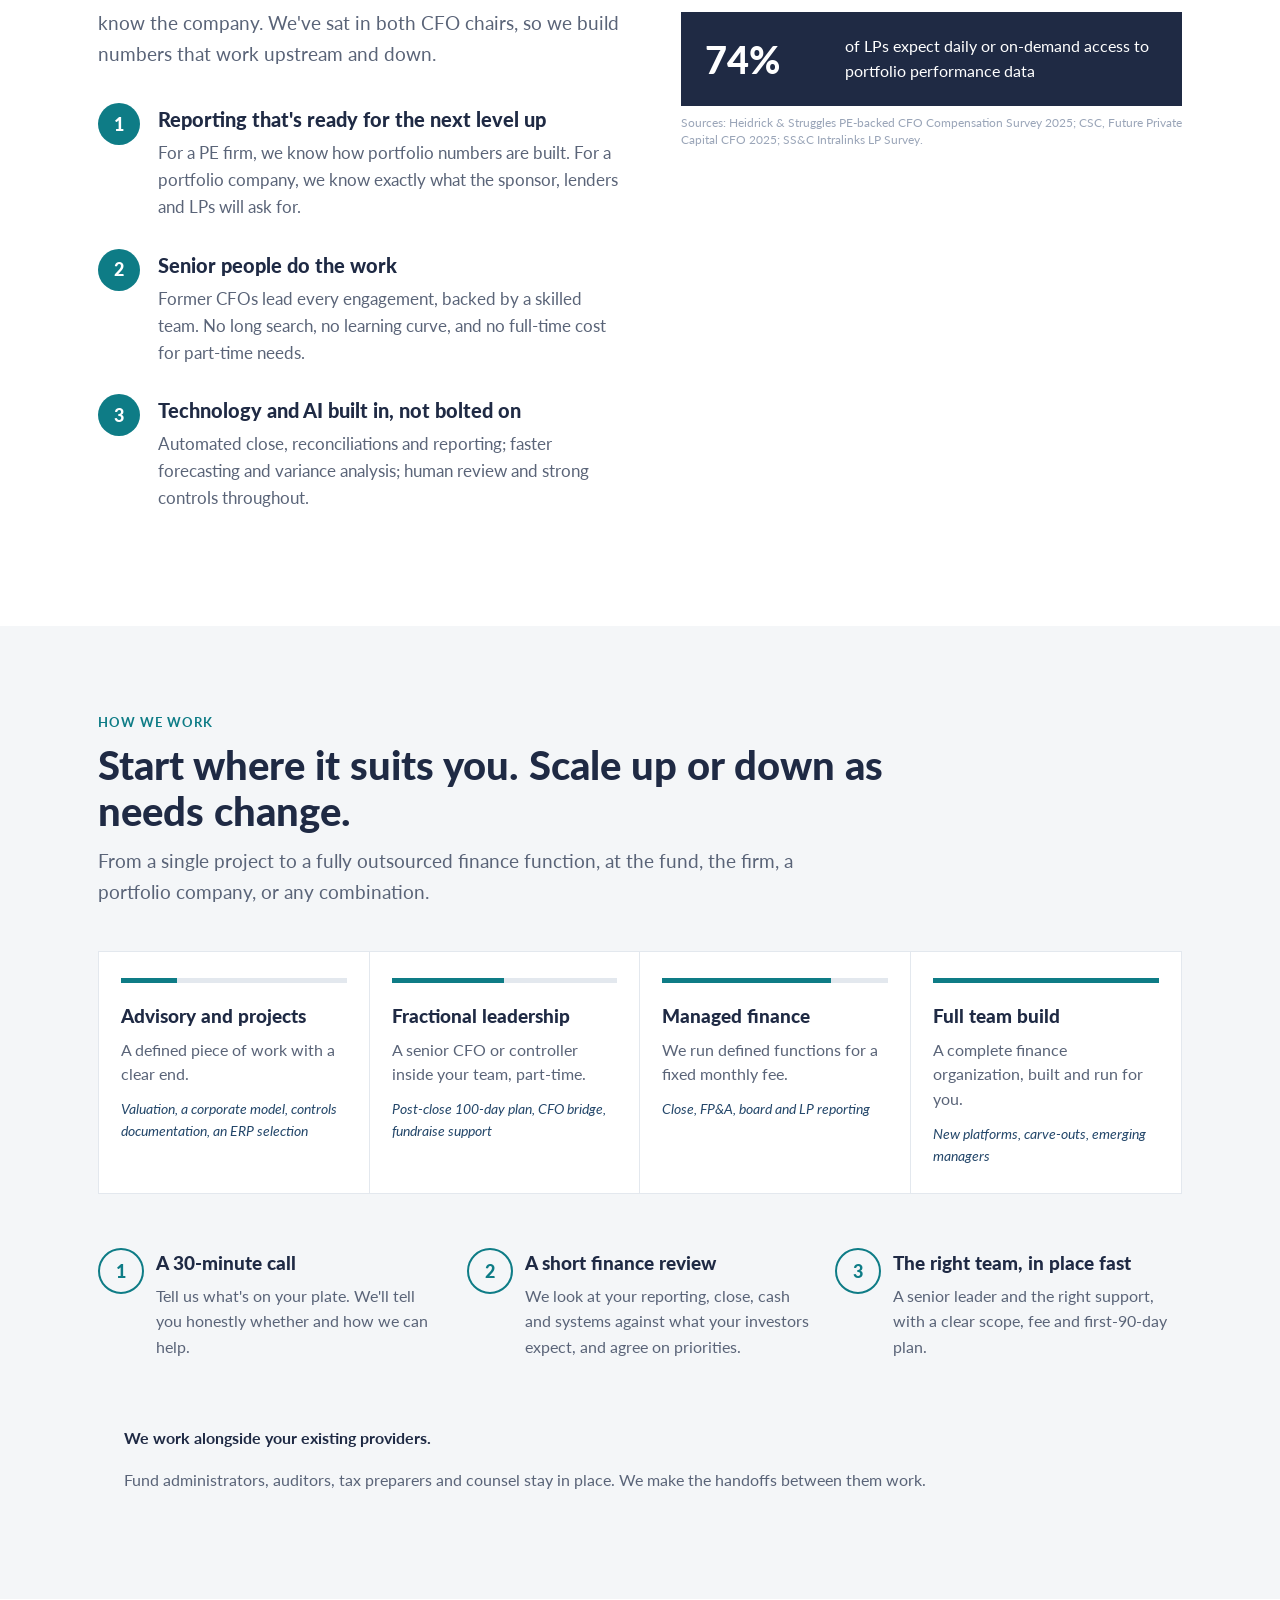
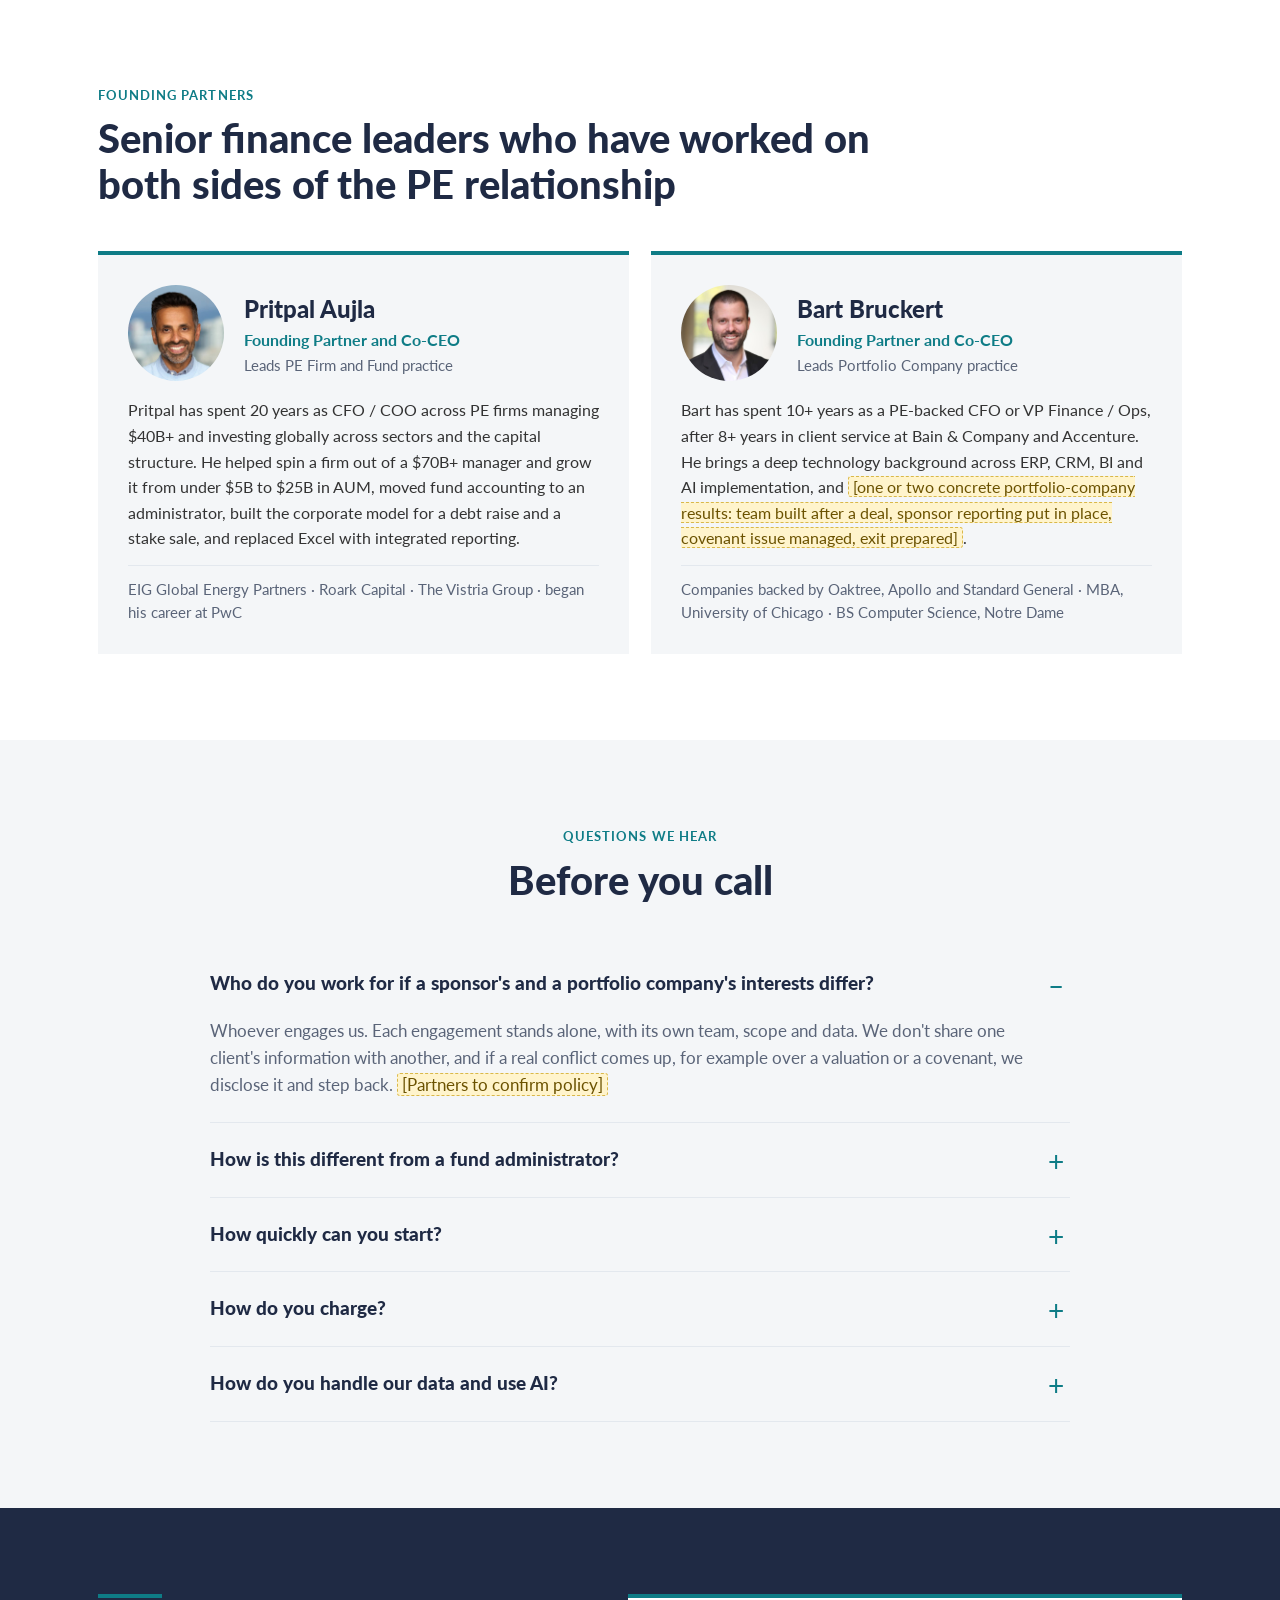
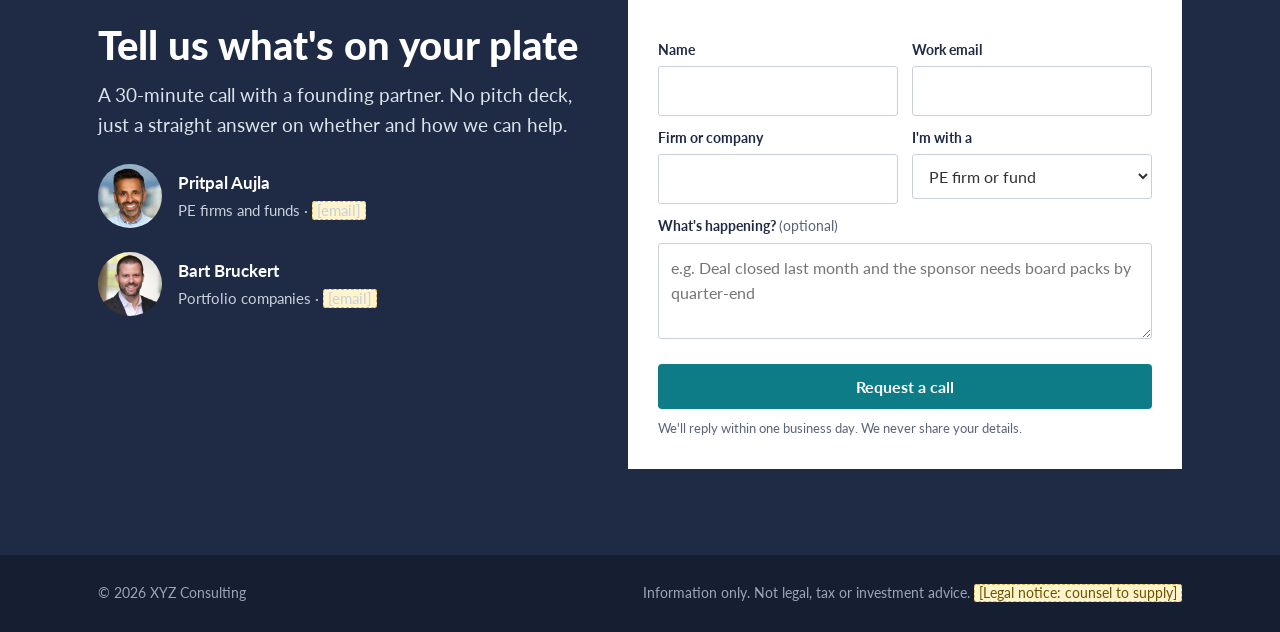
==== commit c5e211c1: "Rework site as lead-generating marketing page Lead with both-sides positioning, buyer trigger moment" ====
--- a/index.html
+++ b/index.html
@@ -4,549 +4,444 @@
 <meta charset="utf-8">
 <meta name="viewport" content="width=device-width, initial-scale=1">
 <meta name="robots" content="noindex, nofollow">
-<title>XYZ Consulting | Finance Expertise From Both Sides of the Deal</title>
-<meta name="description" content="Technology-enabled outsourced finance for PE Firms and their Portfolio Companies.">
+<title>XYZ Consulting | Senior finance for private equity firms and their portfolio companies</title>
+<meta name="description" content="Former PE firm and PE-backed CFOs providing fractional leadership, managed finance and project support to private equity firms, funds and portfolio companies.">
 <link rel="icon" type="image/png" href="img/favicon.png">
 <link rel="preconnect" href="https://fonts.googleapis.com">
 <link rel="preconnect" href="https://fonts.gstatic.com" crossorigin>
 <link href="https://fonts.googleapis.com/css2?family=Lato:ital,wght@0,400;0,700;0,900;1,400&display=swap" rel="stylesheet">
 <style>
   :root{
-    --navy:#1F2A44; --teal:#0E7C86; --teal-mid:#5FB3BA; --teal-light:#B7DDE0;
-    --ink:#333333; --slate:#5A6478; --mist:#F4F6F8; --line:#E3E8EE; --grey:#9AA5B8;
+    --navy:#1F2A44; --navy-2:#24476A; --teal:#0E7C86; --teal-mid:#5FB3BA; --teal-light:#B7DDE0;
+    --ink:#333; --slate:#5A6478; --mist:#F4F6F8; --line:#E3E8EE; --grey:#9AA5B8;
     --max:1140px;
   }
   *{box-sizing:border-box;margin:0;padding:0}
   html{scroll-behavior:smooth;scroll-padding-top:72px}
-  body{font-family:Lato,Calibri,Carlito,"Segoe UI",Arial,sans-serif;color:var(--ink);line-height:1.55;font-size:17px;background:#fff}
+  body{font-family:Lato,Calibri,Carlito,"Segoe UI",Arial,sans-serif;color:var(--ink);line-height:1.6;font-size:17px;background:#fff}
   a{color:var(--teal)}
   img{max-width:100%;display:block}
   .wrap{max-width:var(--max);margin:0 auto;padding:0 28px}
 
-  /* draft banner */
-  .draft{background:#FFF4CC;color:#6B5200;font-size:13px;text-align:center;padding:6px 12px;border-bottom:1px solid #F0DC8C}
-  .tbd{background:#FFF4CC;border:1px dashed #D9B84A;color:#6B5200;padding:0 4px;border-radius:3px;font-style:italic}
+  .draft{background:#FFF4CC;color:#6B5200;font-size:13px;text-align:center;padding:5px 12px;border-bottom:1px solid #F0DC8C}
+  .tbd{background:#FFF4CC;border:1px dashed #D9B84A;color:#6B5200;padding:0 4px;border-radius:3px}
 
   /* nav */
-  header.nav{position:sticky;top:0;z-index:20;background:#fff;border-bottom:1px solid var(--line)}
-  header.nav .wrap{display:flex;align-items:center;justify-content:space-between;height:64px}
-  .brand{display:flex;align-items:center;gap:12px;text-decoration:none;color:var(--navy);font-weight:900;font-size:20px}
-  .brand img{width:38px;height:38px}
-  nav ul{display:flex;gap:26px;list-style:none}
+  header.nav{position:sticky;top:0;z-index:20;background:rgba(255,255,255,.97);border-bottom:1px solid var(--line);backdrop-filter:blur(6px)}
+  header.nav .wrap{display:flex;align-items:center;justify-content:space-between;height:66px}
+  .brand{display:flex;align-items:center;gap:11px;text-decoration:none;color:var(--navy);font-weight:900;font-size:20px}
+  .brand img{width:36px;height:36px}
+  nav ul{display:flex;gap:28px;list-style:none;align-items:center}
   nav a{color:var(--navy);text-decoration:none;font-weight:700;font-size:15px}
   nav a:hover{color:var(--teal)}
-  nav .cta{background:var(--teal);color:#fff;padding:9px 16px;border-radius:4px}
-  nav .cta:hover{background:var(--navy);color:#fff}
-  @media(max-width:860px){nav li:not(:last-child){display:none}}
+  @media(max-width:880px){nav li:not(:last-child){display:none}}
+
+  .btn{display:inline-block;padding:13px 22px;border-radius:4px;font-weight:700;text-decoration:none;font-size:16px;border:0;cursor:pointer;font-family:inherit;transition:background .15s}
+  .btn.primary{background:var(--teal);color:#fff}
+  .btn.primary:hover{background:#0B6870}
+  .btn.ghost{border:1px solid #6C7896;color:#fff}
+  .btn.ghost:hover{background:rgba(255,255,255,.08)}
+  .btn.line{border:1px solid var(--teal);color:var(--teal);background:#fff}
+  .btn.line:hover{background:var(--teal);color:#fff}
+  .btn.sm{padding:9px 16px;font-size:15px}
+  nav .btn{color:#fff}
 
   /* hero */
   .hero{background:var(--navy);color:#fff;position:relative;overflow:hidden}
   .hero:before{content:"";position:absolute;left:0;top:0;bottom:0;width:10px;background:var(--teal)}
-  .hero .wrap{padding-top:96px;padding-bottom:96px}
-  .rule{width:64px;height:4px;background:var(--teal);margin-bottom:26px}
-  .hero h1{font-size:clamp(34px,5vw,54px);line-height:1.12;font-weight:900;max-width:820px}
-  .hero p.lead{font-size:clamp(18px,2vw,22px);color:#DCE3EC;margin-top:20px;max-width:760px}
-  .hero p.founded{font-style:italic;color:var(--teal-mid);margin-top:18px;font-size:17px}
-  .hero .btns{margin-top:36px;display:flex;gap:14px;flex-wrap:wrap}
-  .btn{display:inline-block;padding:13px 22px;border-radius:4px;font-weight:700;text-decoration:none;font-size:16px}
-  .btn.primary{background:var(--teal);color:#fff}
-  .btn.ghost{border:1px solid #6C7896;color:#fff}
-  .btn:hover{opacity:.9}
-
-  /* sections */
-  section{padding:84px 0}
+  .hero:after{content:"";position:absolute;right:-180px;top:-120px;width:560px;height:560px;border-radius:50%;border:70px solid rgba(14,124,134,.18)}
+  .hero .wrap{padding-top:92px;padding-bottom:84px;position:relative;z-index:1}
+  .rule{width:64px;height:4px;background:var(--teal);margin-bottom:24px}
+  .kicker{color:var(--teal-mid);font-weight:700;letter-spacing:.06em;text-transform:uppercase;font-size:14px;margin-bottom:14px}
+  .hero h1{font-size:clamp(36px,5.2vw,58px);line-height:1.08;font-weight:900;max-width:860px}
+  .hero h1 em{font-style:normal;color:var(--teal-mid)}
+  .hero p.lead{font-size:clamp(18px,2vw,21px);color:#DCE3EC;margin-top:22px;max-width:720px}
+  .hero .btns{margin-top:34px;display:flex;gap:14px;flex-wrap:wrap}
+  .proof{margin-top:56px;padding-top:26px;border-top:1px solid rgba(255,255,255,.14);display:grid;grid-template-columns:repeat(3,1fr);gap:26px;max-width:900px}
+  .proof b{display:block;font-size:30px;font-weight:900;color:#fff;line-height:1.1}
+  .proof span{color:#B9C3D3;font-size:15px}
+  @media(max-width:700px){.proof{grid-template-columns:1fr}}
+
+  /* experience strip */
+  .exp{background:var(--mist);border-bottom:1px solid var(--line)}
+  .exp .wrap{padding-top:22px;padding-bottom:22px;display:flex;gap:18px 34px;flex-wrap:wrap;align-items:center;justify-content:center;font-size:15px;color:var(--slate)}
+  .exp strong{color:var(--navy);font-weight:900;letter-spacing:.02em}
+  .exp span{white-space:nowrap}
+
+  section{padding:86px 0}
   section.alt{background:var(--mist)}
   .eyebrow{color:var(--teal);font-weight:700;text-transform:uppercase;letter-spacing:.08em;font-size:13px;margin-bottom:10px}
-  h2{color:var(--navy);font-size:clamp(28px,3.4vw,38px);line-height:1.18;font-weight:900}
-  .sub{color:var(--slate);font-size:19px;margin-top:10px;max-width:780px}
-  .head{margin-bottom:42px}
-
-  /* cards with teal top line (deck card style) */
+  h2{color:var(--navy);font-size:clamp(28px,3.4vw,40px);line-height:1.15;font-weight:900;max-width:820px}
+  .sub{color:var(--slate);font-size:19px;margin-top:12px;max-width:760px}
+  .head{margin-bottom:44px}
+  .center{text-align:center}.center h2,.center .sub{margin-left:auto;margin-right:auto}
+
   .grid{display:grid;gap:22px}
   .g2{grid-template-columns:repeat(2,1fr)}
   .g3{grid-template-columns:repeat(3,1fr)}
   .g4{grid-template-columns:repeat(4,1fr)}
-  .g5{grid-template-columns:repeat(5,1fr)}
-  @media(max-width:900px){.g3,.g4,.g5{grid-template-columns:1fr 1fr}}
-  @media(max-width:620px){.g2,.g3,.g4,.g5{grid-template-columns:1fr}}
-  .card{background:var(--mist);border-top:4px solid var(--teal);padding:24px 24px 26px}
-  section.alt .card{background:#fff}
-  .card h3{color:var(--navy);font-size:20px;font-weight:900;margin-bottom:4px}
-  .card .lead-by{color:var(--teal);font-style:italic;font-size:14px;margin-bottom:10px}
-  ul.dots{list-style:none;margin-top:12px}
-  ul.dots li{position:relative;padding-left:18px;margin:8px 0;font-size:16px}
-  ul.dots li:before{content:"";position:absolute;left:0;top:.62em;width:6px;height:6px;background:var(--teal);border-radius:50%}
-  .band{background:var(--navy);color:#fff;text-align:center;font-weight:700;padding:16px 20px;margin-top:22px}
-  .band.teal{background:var(--teal)}
-
-  /* numbered concerns (slide 5) */
-  .concerns{border-top:1px solid var(--line)}
-  .concern{display:grid;grid-template-columns:64px 1fr 1.2fr;align-items:stretch;background:var(--mist);margin-bottom:8px}
-  .concern .n{background:var(--teal);color:#fff;font-weight:900;font-size:24px;display:flex;align-items:center;justify-content:center}
-  .concern:nth-child(odd) .n{background:var(--navy)}
-  .concern h3{color:var(--navy);font-size:18px;font-weight:900;padding:18px 22px;align-self:center}
-  .concern p{color:var(--slate);padding:18px 22px;align-self:center}
-  @media(max-width:700px){.concern{grid-template-columns:52px 1fr}.concern p{grid-column:2;padding-top:0}}
-  .callout{color:var(--teal);font-style:italic;text-align:center;margin-top:22px}
-
-  /* stat tiles */
-  .stat{padding:26px 24px;color:#fff;background:var(--navy)}
-  .stat.teal{background:var(--teal)}
-  .stat.light{background:#fff;color:var(--ink);border-left:5px solid var(--teal)}
-  .stat .num{font-size:42px;font-weight:900;line-height:1;margin-bottom:12px}
-  .stat.light .num{color:var(--teal)}
+  @media(max-width:900px){.g3,.g4{grid-template-columns:1fr 1fr}}
+  @media(max-width:640px){.g2,.g3,.g4{grid-template-columns:1fr}}
+
+  /* triggers */
+  .trigger{background:#fff;border:1px solid var(--line);border-top:4px solid var(--teal);padding:24px 24px 22px;display:flex;flex-direction:column}
+  .trigger.navy{border-top-color:var(--navy)}
+  .tag{font-size:12px;font-weight:700;letter-spacing:.06em;text-transform:uppercase;color:var(--teal);margin-bottom:10px}
+  .trigger.navy .tag{color:var(--navy-2)}
+  .trigger h3{color:var(--navy);font-size:20px;line-height:1.25;font-weight:900;margin-bottom:8px}
+  .trigger p{color:var(--slate);font-size:16px}
+
+  /* audience paths */
+  .path{background:var(--mist);padding:34px 32px 32px;display:flex;flex-direction:column}
+  .path.navy{background:var(--navy);color:#fff}
+  .path h3{font-size:26px;font-weight:900;color:var(--navy);line-height:1.2}
+  .path.navy h3{color:#fff}
+  .path .who{color:var(--slate);margin:8px 0 18px}
+  .path.navy .who{color:#C9D0DB}
+  .path h4{font-size:13px;letter-spacing:.07em;text-transform:uppercase;color:var(--teal);margin:6px 0 4px}
+  .path.navy h4{color:var(--teal-mid)}
+  ul.ticks{list-style:none;margin:6px 0 22px}
+  ul.ticks li{position:relative;padding-left:26px;margin:9px 0;font-size:16px}
+  ul.ticks li:before{content:"";position:absolute;left:2px;top:.5em;width:11px;height:6px;border-left:2.5px solid var(--teal);border-bottom:2.5px solid var(--teal);transform:rotate(-45deg)}
+  .path.navy ul.ticks li:before{border-color:var(--teal-mid)}
+  .lead-line{display:flex;align-items:center;gap:14px;margin-top:auto;padding-top:20px;border-top:1px solid var(--line)}
+  .path.navy .lead-line{border-top-color:rgba(255,255,255,.15)}
+  .lead-line img{width:52px;height:52px;border-radius:50%;object-fit:cover}
+  .lead-line div{flex:1;font-size:14.5px;line-height:1.35}
+  .lead-line b{display:block;font-size:16px}
+  .path.navy .lead-line div{color:#C9D0DB}
+  .path.navy .lead-line b{color:#fff}
+  @media(max-width:560px){.lead-line{flex-wrap:wrap}}
+  .bridge{text-align:center;margin-top:24px;color:var(--slate);font-size:16px}
+  .bridge b{color:var(--navy)}
+
+  /* why */
+  .why{display:grid;grid-template-columns:1.05fr 1fr;gap:56px;align-items:start}
+  @media(max-width:900px){.why{grid-template-columns:1fr}}
+  .diff{display:flex;gap:18px;margin-bottom:28px}
+  .diff .n{flex:0 0 42px;height:42px;border-radius:50%;background:var(--teal);color:#fff;font-weight:900;display:flex;align-items:center;justify-content:center;font-size:18px}
+  .diff h3{color:var(--navy);font-size:20px;font-weight:900}
+  .diff p{color:var(--slate);margin-top:4px}
+  .stats{display:grid;gap:14px}
+  .stat{background:var(--navy);color:#fff;padding:22px 24px;display:flex;gap:20px;align-items:center}
+  .stat:nth-child(2){background:var(--teal)}
+  .stat b{font-size:38px;font-weight:900;line-height:1;flex:0 0 120px}
   .stat p{font-size:15.5px}
-  .theme-title{color:var(--navy);font-size:21px;font-weight:900;margin:52px 0 6px}
-  .theme-title:first-of-type{margin-top:0}
-  .theme-sub{color:var(--slate);margin-bottom:18px}
-  .sources{font-size:12.5px;color:var(--grey);margin-top:40px;line-height:1.5}
-
-  /* two-column compare */
-  .compare{display:grid;grid-template-columns:1fr 1fr;gap:22px}
-  @media(max-width:700px){.compare{grid-template-columns:1fr}}
-  .compare .card.navy{border-top-color:var(--navy)}
-
-  /* advantages */
-  .adv{display:flex;gap:16px}
-  .adv .badge{flex:0 0 38px;height:38px;border-radius:50%;background:var(--teal);color:#fff;font-weight:900;display:flex;align-items:center;justify-content:center}
-  .adv h3{color:var(--navy);font-size:18px;font-weight:900}
-  .adv p{color:var(--slate);font-size:16px;margin-top:4px}
-  .engage{display:grid;grid-template-columns:1fr 1fr;gap:22px;margin-bottom:22px}
-  @media(max-width:700px){.engage{grid-template-columns:1fr}}
-  .engage .box{border:1px solid var(--navy);padding:20px}
-  .engage h4{color:var(--navy);font-weight:900;margin-bottom:12px}
-  .engage .pill{border:1px solid var(--grey);text-align:center;padding:9px;margin:8px 0;font-size:15px;background:#fff}
-
-  /* service map (slide 16) */
-  .map{display:grid;grid-template-columns:1fr 1fr;gap:34px}
-  @media(max-width:900px){.map{grid-template-columns:1fr}}
-  .map h3{color:var(--navy);text-align:center;font-weight:900;margin-bottom:10px}
-  .map .lead-role{background:var(--navy);color:#fff;text-align:center;font-weight:700;padding:8px;width:60%;margin:0 auto 18px}
-  .cols{display:grid;grid-template-columns:repeat(4,1fr);gap:8px}
-  @media(max-width:520px){.cols{grid-template-columns:1fr 1fr}}
-  .col h5{font-size:13px;font-weight:900;color:var(--navy);text-align:center;border:1px solid var(--navy);padding:8px 4px;min-height:52px;display:flex;align-items:center;justify-content:center;margin-bottom:8px;background:#fff}
-  .cell{font-size:12.5px;text-align:center;padding:9px 4px;margin-bottom:6px;min-height:46px;display:flex;align-items:center;justify-content:center;background:#fff;border:1px solid var(--line);color:var(--slate)}
-  .cell.on{background:var(--teal);color:#fff;border-color:var(--teal);font-weight:700}
-  .legend{display:flex;gap:28px;flex-wrap:wrap;margin-top:22px;font-size:14px;color:var(--slate)}
-  .legend span:before{content:"";display:inline-block;width:16px;height:12px;margin-right:8px;vertical-align:-1px;background:var(--teal)}
-  .legend span.off:before{background:#fff;border:1px solid var(--grey)}
-
-  /* tech */
-  .tech .stat h3{font-size:22px;font-weight:900;margin-bottom:12px}
-  .note{color:var(--slate);font-style:italic;margin-top:22px}
-
-  /* spectrum (slide 21) */
-  .levels{display:flex;gap:10px;align-items:center;flex-wrap:wrap;margin-bottom:26px}
-  .levels b{color:var(--navy)}
-  .levels .lv{background:var(--navy);color:#fff;padding:7px 18px;font-weight:700;font-size:15px}
-  .levels .lv.t{background:var(--teal)}
-  .steps{display:grid;grid-template-columns:repeat(5,1fr);gap:10px;align-items:end}
-  .step{color:#fff;padding:20px 18px}
-  .step h3{font-size:18px;font-weight:900;margin-bottom:8px}
-  .step p{font-size:14.5px}
-  .s1{background:#2A9AA3;min-height:150px}.s2{background:var(--teal);min-height:190px}.s3{background:#1B6A7C;min-height:230px}.s4{background:#24476A;min-height:270px}.s5{background:var(--navy);min-height:310px}
-  @media(max-width:860px){.steps{grid-template-columns:1fr}.step{min-height:0!important}}
-  .axis{display:flex;justify-content:space-between;font-weight:700;color:var(--navy);font-size:14px;margin-top:12px;border-top:2px solid var(--teal);padding-top:8px}
-
-  /* providers */
-  .providers{display:grid;grid-template-columns:repeat(5,1fr);gap:10px;margin-top:12px}
-  @media(max-width:860px){.providers{grid-template-columns:1fr 1fr}}
-  .prov{padding:14px 10px;text-align:center;font-weight:700;font-size:15px}
-  .prov.in{background:var(--navy);color:#fff}
-  .prov.out{background:#fff;border:1px solid var(--teal);color:var(--navy)}
-  .prov.us{background:var(--teal);color:#fff}
-  .plabel{font-size:14px;color:var(--slate);margin-top:24px;font-weight:700}
+  .src{font-size:12px;color:var(--grey);margin-top:8px;line-height:1.45}
+
+  /* how */
+  .models{display:grid;grid-template-columns:repeat(4,1fr);gap:0;border:1px solid var(--line)}
+  @media(max-width:900px){.models{grid-template-columns:1fr 1fr}}
+  @media(max-width:560px){.models{grid-template-columns:1fr}}
+  .model{padding:26px 22px;border-right:1px solid var(--line);background:#fff}
+  .model:last-child{border-right:0}
+  .model .lvl{height:5px;background:var(--line);margin-bottom:18px;position:relative}
+  .model .lvl i{position:absolute;left:0;top:0;bottom:0;background:var(--teal)}
+  .model h3{color:var(--navy);font-size:19px;font-weight:900}
+  .model p{color:var(--slate);font-size:15.5px;margin-top:6px}
+  .model .eg{font-size:13.5px;color:var(--navy-2);margin-top:12px;font-style:italic}
+  .steps{display:grid;grid-template-columns:repeat(3,1fr);gap:22px;margin-top:54px;counter-reset:s}
+  @media(max-width:800px){.steps{grid-template-columns:1fr}}
+  .step{position:relative;padding-left:58px}
+  .step:before{counter-increment:s;content:counter(s);position:absolute;left:0;top:0;width:42px;height:42px;border:2px solid var(--teal);border-radius:50%;color:var(--teal);font-weight:900;display:flex;align-items:center;justify-content:center;font-size:18px}
+  .step h3{color:var(--navy);font-size:19px;font-weight:900}
+  .step p{color:var(--slate);font-size:16px;margin-top:4px}
+  .alongside{margin-top:46px;background:var(--mist);padding:20px 26px;display:flex;gap:16px;align-items:center;flex-wrap:wrap;font-size:16px;color:var(--slate)}
+  .alongside b{color:var(--navy)}
 
   /* team */
-  .person{display:flex;gap:22px;align-items:center;margin-bottom:12px}
-  .person img{width:104px;height:104px;border-radius:50%;object-fit:cover;flex:0 0 104px}
-  .person h3{font-size:24px}
-  .role{color:var(--teal);font-weight:700}
+  .person{background:#fff;padding:30px;border-top:4px solid var(--teal)}
+  .person .top{display:flex;gap:20px;align-items:center;margin-bottom:16px}
+  .person img{width:96px;height:96px;border-radius:50%;object-fit:cover;flex:0 0 96px}
+  .person h3{font-size:24px;color:var(--navy);font-weight:900}
+  .role{color:var(--teal);font-weight:700;font-size:15.5px}
   .role small{display:block;color:var(--slate);font-weight:400;font-size:15px}
-  .seat{margin-top:34px}
+  .person p{color:var(--ink);font-size:16px}
+  .person .creds{margin-top:14px;font-size:14.5px;color:var(--slate);border-top:1px solid var(--line);padding-top:12px}
+
+  /* faq */
+  .faq{max-width:860px;margin:0 auto}
+  details{border-bottom:1px solid var(--line);padding:4px 0}
+  summary{cursor:pointer;list-style:none;padding:18px 40px 18px 0;font-weight:900;color:var(--navy);font-size:18.5px;position:relative}
+  summary::-webkit-details-marker{display:none}
+  summary:after{content:"+";position:absolute;right:6px;top:12px;font-size:28px;color:var(--teal);font-weight:400}
+  details[open] summary:after{content:"–"}
+  details p{color:var(--slate);padding:0 30px 20px 0}
 
   /* contact */
   .contact{background:var(--navy);color:#fff}
   .contact h2{color:#fff}
   .contact .sub{color:#DCE3EC}
-  .ccard{background:rgba(255,255,255,.06);border-top:4px solid var(--teal);padding:26px;display:flex;gap:20px;align-items:center}
-  .ccard img{width:88px;height:88px;border-radius:50%;object-fit:cover;flex:0 0 88px}
-  .ccard h3{font-size:21px;font-weight:900}
-  .ccard .role{color:var(--teal-mid)}
-  .ccard .role small{color:#C9D0DB}
-  .ccard p.c{margin-top:8px;font-size:15.5px;color:#DCE3EC}
-  .contact .tbd{color:#6B5200}
+  .cgrid{display:grid;grid-template-columns:1fr 1.15fr;gap:48px;align-items:start}
+  @media(max-width:900px){.cgrid{grid-template-columns:1fr}}
+  .cperson{display:flex;gap:16px;align-items:center;margin-top:24px}
+  .cperson img{width:64px;height:64px;border-radius:50%;object-fit:cover}
+  .cperson b{display:block;font-size:17px}
+  .cperson span{color:#C9D0DB;font-size:14.5px}
+  form{background:#fff;color:var(--ink);padding:30px;border-top:4px solid var(--teal)}
+  form .row{display:grid;grid-template-columns:1fr 1fr;gap:14px}
+  @media(max-width:560px){form .row{grid-template-columns:1fr}}
+  label{display:block;font-size:13.5px;font-weight:700;color:var(--navy);margin:12px 0 5px}
+  input,select,textarea{width:100%;padding:11px 12px;border:1px solid #C9D0DB;border-radius:3px;font:inherit;font-size:16px;color:var(--ink);background:#fff}
+  input:focus,select:focus,textarea:focus{outline:2px solid var(--teal-light);border-color:var(--teal)}
+  textarea{min-height:96px;resize:vertical}
+  form .btn{margin-top:18px;width:100%}
+  .fine{font-size:12.5px;color:var(--slate);margin-top:10px}
+  .formnote{display:none;margin-top:12px;font-size:14px;background:#FFF4CC;color:#6B5200;padding:10px 12px;border-radius:3px}
+
+  /* final band */
+  .cta-band{background:var(--teal);color:#fff;text-align:center;padding:46px 0}
+  .cta-band h2{color:#fff;margin:0 auto 18px;font-size:clamp(24px,3vw,32px)}
+  .cta-band .btn{background:#fff;color:var(--teal)}
 
   footer{background:#161E31;color:#9AA5B8;font-size:13.5px;padding:28px 0}
   footer .wrap{display:flex;justify-content:space-between;flex-wrap:wrap;gap:12px}
+  footer a{color:#C9D0DB}
 </style>
 </head>
 <body>
 
-<div class="draft">Draft for internal discussion only. Not for distribution. Highlighted text marks content still to be written.</div>
+<div class="draft">Staging draft for internal review. Not for distribution. Highlighted text needs input.</div>
 
 <header class="nav">
   <div class="wrap">
-    <a class="brand" href="#top"><img src="img/xyz-logo.png" alt="XYZ logo">XYZ Consulting</a>
+    <a class="brand" href="#top"><img src="img/xyz-logo.png" alt="">XYZ Consulting</a>
     <nav><ul>
-      <li><a href="#why">Why us</a></li>
-      <li><a href="#challenge">The challenge</a></li>
-      <li><a href="#services">Services</a></li>
+      <li><a href="#pe-firms">For PE firms</a></li>
+      <li><a href="#portfolio">For portfolio companies</a></li>
       <li><a href="#how">How we work</a></li>
       <li><a href="#team">Team</a></li>
-      <li><a class="cta" href="#contact">Let's talk</a></li>
+      <li><a class="btn primary sm" href="#contact">Book a call</a></li>
     </ul></nav>
   </div>
 </header>
 
-<!-- HERO (slide 1) -->
+<!-- HERO -->
 <div class="hero" id="top">
   <div class="wrap">
-    <div class="rule"></div>
-    <h1>Finance Expertise From Both Sides of the Deal</h1>
-    <p class="lead">A new type of firm: technology-enabled outsourced finance for PE Firms and their Portfolio Companies.</p>
-    <p class="founded">Founded by senior finance leaders with 50+ years of collective experience at PE Firms and PE-backed businesses.</p>
+    <div class="kicker">Outsourced finance for private equity</div>
+    <h1>We've been the CFO on <em>both sides of the deal.</em></h1>
+    <p class="lead">Senior finance leadership and a skilled team for PE firms, their funds and their portfolio companies. In place in weeks, sized to what you need, and built around the reporting your investors expect.</p>
     <div class="btns">
-      <a class="btn primary" href="#contact">Let's talk</a>
-      <a class="btn ghost" href="#services">What we do</a>
+      <a class="btn primary" href="#contact">Book a 30-minute call</a>
+      <a class="btn ghost" href="#moments">See when clients call us</a>
+    </div>
+    <div class="proof">
+      <div><b>50+ years</b><span>as senior finance leaders at PE firms and PE-backed companies</span></div>
+      <div><b>$40B+</b><span>in assets at the PE firms our founders have helped run</span></div>
+      <div><b>Fund, firm and portfolio</b><span>covered by one team that knows how the numbers connect</span></div>
     </div>
   </div>
 </div>
 
-<!-- BETTER / FASTER / SMARTER (slide 2) -->
+<div class="exp"><div class="wrap">
+  <strong>FOUNDER EXPERIENCE</strong>
+  <span>EIG Global Energy Partners</span><span>Roark Capital</span><span>The Vistria Group</span><span>Oaktree-, Apollo- and Standard General-backed companies</span><span>Bain &amp; Company</span><span>PwC</span>
+</div></div>
+
+<!-- MOMENTS -->
+<section id="moments">
+  <div class="wrap">
+    <div class="head">
+      <div class="eyebrow">When clients call us</div>
+      <h2>The moments when finance can't fall behind</h2>
+      <p class="sub">Most of our work starts with a deadline, not an RFP. If one of these sounds familiar, we should talk.</p>
+    </div>
+    <div class="grid g3">
+      <div class="trigger"><div class="tag">Portfolio company</div><h3>The deal just closed</h3><p>The sponsor wants PE-grade reporting, a 13-week cash model and a 100-day plan, and the finance team was built for a different owner.</p></div>
+      <div class="trigger"><div class="tag">Portfolio company</div><h3>Your CFO just left</h3><p>A search takes months. We put an experienced PE-backed finance leader in the seat now and hand off cleanly to the permanent hire.</p></div>
+      <div class="trigger"><div class="tag">Portfolio company</div><h3>Exit is on the horizon</h3><p>Diligence-ready numbers, a clean quality-of-earnings story and a data room that holds up. Better to start a year out than a month out.</p></div>
+      <div class="trigger navy"><div class="tag">PE firm and fund</div><h3>LPs want more, and faster</h3><p>More detail, more often, more consistent across every fund and holding. Smaller managers are held to the same standard as the largest.</p></div>
+      <div class="trigger navy"><div class="tag">PE firm and fund</div><h3>The back office has outgrown its spreadsheets</h3><p>AUM has grown faster than the team. Management company reporting, carry and forecasting still run on Excel and key people.</p></div>
+      <div class="trigger navy"><div class="tag">PE firm and fund</div><h3>A raise, a stake sale or an SEC exam is coming</h3><p>You need a corporate model, DE/FRE/ENI reporting and documented controls that stand up to lenders, buyers and examiners.</p></div>
+    </div>
+  </div>
+</section>
+
+<!-- AUDIENCE PATHS -->
+<section class="alt" id="services">
+  <div class="wrap">
+    <div class="head center">
+      <div class="eyebrow">What we do</div>
+      <h2>Two practices, one team that knows both sides</h2>
+      <p class="sub">Engage us at the firm, at a portfolio company, or both. Each engagement stands on its own, and each benefits from knowing what the other side needs.</p>
+    </div>
+    <div class="grid g2">
+      <div class="path navy" id="pe-firms">
+        <h3>For PE firms and funds</h3>
+        <p class="who">Lean finance teams at emerging and mid-market managers facing growing LP and regulatory demands.</p>
+        <h4>Fund</h4>
+        <ul class="ticks">
+          <li>LP and fund reporting that is accurate, timely and complete</li>
+          <li>Capital call, distribution and cash forecasting</li>
+          <li>Portfolio monitoring, KPI dashboards and consistent valuations</li>
+        </ul>
+        <h4>Management company</h4>
+        <ul class="ticks">
+          <li>Monthly to annual reporting, including DE, FRE and ENI</li>
+          <li>Carried interest tracking, budgeting and forecasting</li>
+          <li>Corporate model for debt and equity raises; SEC exam readiness</li>
+        </ul>
+        <div class="lead-line"><img src="img/pritpal.jpg" alt="Pritpal Aujla"><div><b>Led by Pritpal Aujla</b>20 years as CFO / COO of PE firms</div><a class="btn primary sm" href="#contact" data-topic="PE firm or fund">Talk to Pritpal</a></div>
+      </div>
+      <div class="path" id="portfolio">
+        <h3>For portfolio companies</h3>
+        <p class="who">Middle-market companies, $10M to $1B in revenue, whose sponsor asks more of finance than the team can deliver today.</p>
+        <h4>Controllership</h4>
+        <ul class="ticks">
+          <li>Fast, clean month-end close and audit readiness</li>
+          <li>Cash, covenant and lender reporting discipline</li>
+          <li>Controls and process documentation</li>
+        </ul>
+        <h4>FP&amp;A and transformation</h4>
+        <ul class="ticks">
+          <li>Board and sponsor packs, KPIs and value-creation tracking</li>
+          <li>Budgets and forecasts tied to the investment thesis</li>
+          <li>ERP, BI and AI implementation; add-on integration</li>
+        </ul>
+        <div class="lead-line"><img src="img/bart.jpg" alt="Bart Bruckert"><div><b>Led by Bart Bruckert</b>10+ years as a PE-backed CFO</div><a class="btn primary sm" href="#contact" data-topic="Portfolio company">Talk to Bart</a></div>
+      </div>
+    </div>
+    <p class="bridge"><b>At every level:</b> fractional CFO, tax coordination, controls documentation and finance technology.</p>
+  </div>
+</section>
+
+<!-- WHY -->
 <section id="why">
-  <div class="wrap">
-    <div class="head">
+  <div class="wrap why">
+    <div>
       <div class="eyebrow">Why XYZ</div>
-      <h2>Build your finance function better, faster, smarter</h2>
-      <p class="sub">Senior finance leaders with skilled teams, targeted to what you need.</p>
-    </div>
-    <div class="grid g3">
-      <div class="card"><h3>Better</h3><ul class="dots">
-        <li>Experienced professionals who have seen it all</li>
-        <li>We understand risk and build the right controls</li>
-        <li>We see the bigger picture across Fund, Firm and portfolio</li></ul></div>
-      <div class="card"><h3>Faster</h3><ul class="dots">
-        <li>Senior leaders ready to start, without a long search</li>
-        <li>Proven processes and playbooks from day one</li>
-        <li>Scale up or down as your needs change</li></ul></div>
-      <div class="card"><h3>Smarter</h3><ul class="dots">
-        <li>Skilled professionals targeted to your needs</li>
-        <li>Pay for the capability you need, not a full-time team</li>
-        <li>A flexible cost base as you grow</li></ul></div>
-    </div>
-    <div class="band">Senior expertise from day one, at the scale you need</div>
-  </div>
-</section>
-
-<!-- WHAT WE HEAR (slide 5) + EVIDENCE (slides 7-14) -->
-<section class="alt" id="challenge">
-  <div class="wrap">
-    <div class="head">
-      <div class="eyebrow">The challenge</div>
-      <h2>What we hear from GPs and CFOs</h2>
-      <p class="sub">The same concerns come up again and again.</p>
-    </div>
-    <div class="concerns">
-      <div class="concern"><div class="n">1</div><h3>PE talent is concentrated in hubs</h3><p>Hard for PE Firms to hire outside hubs, costly inside them</p></div>
-      <div class="concern"><div class="n">2</div><h3>Back offices need to scale</h3><p>Firm profitability is in focus, and scale is hard to reach</p></div>
-      <div class="concern"><div class="n">3</div><h3>LPs want more information</h3><p>LPs expect the same standards from firms of every size</p></div>
-      <div class="concern"><div class="n">4</div><h3>PE owners ask more of portfolio finance</h3><p>Needs differ from those of a traditional equity shareholder</p></div>
-      <div class="concern"><div class="n">5</div><h3>Portfolio talent is scarce and costly</h3><p>Finance talent is harder to find and develop, while margin pressure rises</p></div>
-    </div>
-    <p class="callout">At the Portfolio Company level, some of these dynamics are felt most acutely in the middle market.</p>
-  </div>
-</section>
-
-<section id="evidence">
-  <div class="wrap">
-    <div class="head">
-      <div class="eyebrow">By the numbers</div>
-      <h2>The pressure on PE finance is real, and growing</h2>
-    </div>
-
-    <h3 class="theme-title">PE talent clusters where PE Firms are</h3>
-    <p class="theme-sub">Firms outside the main hubs draw on a much thinner local pool of PE finance experience.</p>
-    <div class="grid g3">
-      <div class="stat"><div class="num">44%</div><p>of PE Firms listed by state are based in NY and CA</p></div>
-      <div class="stat teal"><div class="num">72%</div><p>are based in seven states: NY, CA, TX, IL, MA, CT and FL</p></div>
-      <div class="stat"><div class="num">66%</div><p>of the top 250 US PE investors are based in just five cities</p></div>
-    </div>
-
-    <h3 class="theme-title">Back offices need to scale, and pressure favors flexible support</h3>
-    <p class="theme-sub">Smaller GPs carry 22-30 people per $1B of AUM, against 9 at $5-10B firms. Economies of scale start to kick in at about $8-10B.</p>
-    <div class="grid g3">
-      <div class="stat"><div class="num">39%</div><p>of GPs rank hiring and keeping skilled people as their top three-year concern</p></div>
-      <div class="stat teal"><div class="num">51%</div><p>of GPs plan to expand outsourcing to drive growth</p></div>
-      <div class="stat"><div class="num">2.5+ yrs</div><p>since strategy and transformation demand was this high, led by PE freelance roles; permanent postings flat</p></div>
-    </div>
-
-    <h3 class="theme-title">LPs want more, and want it faster</h3>
-    <p class="theme-sub">Being smaller is no free pass: LPs expect the same standards as larger firms.</p>
-    <div class="grid g3">
-      <div class="stat light"><div class="num">44%</div><p>say they are not getting the detailed performance reporting they need</p></div>
-      <div class="stat light"><div class="num">74%</div><p>expect daily or on-demand access to portfolio performance data</p></div>
-      <div class="stat light"><div class="num">41%</div><p>say technology and data demands have risen most since 2024</p></div>
-    </div>
-
-    <h3 class="theme-title">Portfolio Companies cannot hire their way out</h3>
-    <p class="theme-sub">A senior finance hire is a six-figure commitment, before the rest of the team is built. And talent leaves after the deal: attrition rises in the year after a PE acquisition, and is highest in support functions.</p>
-    <div class="grid g4">
-      <div class="stat"><div class="num">$604K</div><p>average total cash for a US PE-backed CFO, up 5% on 2024</p></div>
-      <div class="stat teal"><div class="num">$286K+</div><p>mean CFO base salary even below $100M revenue, rising to $471K above $1B</p></div>
-      <div class="stat"><div class="num">40-70%</div><p>target bonus as a share of base for PE-backed CFOs</p></div>
-      <div class="stat teal"><div class="num">84%</div><p>of PE and VC-backed CFOs report a shortage of finance professionals</p></div>
-    </div>
-
-    <h3 class="theme-title">The middle market is large, growing and active for PE</h3>
-    <p class="theme-sub">Companies with $10M to $1B in annual revenue, outgrowing the S&amp;P 500 and attracting PE capital.</p>
-    <div class="grid g4">
-      <div class="stat light"><div class="num">~200,000</div><p>US middle market companies</p></div>
-      <div class="stat light"><div class="num">$10T+</div><p>combined annual revenue</p></div>
-      <div class="stat light"><div class="num">~4,000</div><p>US middle-market PE deals in 2025 (PitchBook est.)</p></div>
-      <div class="stat light"><div class="num">$410.7B</div><p>2025 middle-market PE deal value</p></div>
-    </div>
-
-    <p class="sources">Sources: TagniFi, active PE firms by state (April 2022); Gain, US 250 Report, 2025; McKinsey, How private equity is tackling operational complexity, 2018; CSC, Future Private Capital CFO 2025; Movemeon platform data, Q2 2026, cited by Spire Search Partners, 3Q 2026; SS&amp;C Intralinks LP Survey; Alter Domus, The capacity dividend, 2026; Heidrick &amp; Struggles PE-backed CFO Compensation Survey 2025; Vardis PE CFO Report 2025; Revelio Labs, February 2025; NCMM Middle Market Indicator (Year-End 2025); PitchBook 2025 Annual US PE Middle Market Report.</p>
-  </div>
-</section>
-
-<!-- GAP (slide 15) + DIFFERENT NEEDS (slide 11) -->
-<section class="alt">
-  <div class="wrap">
-    <div class="head">
-      <div class="eyebrow">The gap</div>
-      <h2>Where today's options fall short</h2>
-      <p class="sub">Hiring your way there is slow and costly, and most outside support covers only one side.</p>
-    </div>
-    <div class="compare">
-      <div class="card navy"><h3>Today</h3><ul class="dots">
-        <li>Most providers know only one side of the PE relationship</li>
-        <li>Fund-level and company-level finance run on disconnected processes</li>
-        <li>Technology and AI treated as an add-on, if at all</li>
-        <li>In-house builds are slow, costly and leave key-person risk</li></ul></div>
-      <div class="card"><h3>The gap</h3><ul class="dots">
-        <li>Few partners understand what both sides need</li>
-        <li>The two sides need to connect, through effective bridging or a single consolidated system</li>
-        <li>PE Firms need real-time portfolio data to meet LP reporting demands</li>
-        <li>Growing companies need senior finance capability without the hiring cost</li></ul></div>
-    </div>
-  </div>
-</section>
-
-<!-- A NEW TYPE OF FIRM (slide 17) -->
-<section id="model">
-  <div class="wrap">
-    <div class="head">
-      <div class="eyebrow">Our model</div>
-      <h2>A new type of firm, informed by both sides</h2>
-      <p class="sub">Engage us for your firm, your Portfolio Company, or both.</p>
-    </div>
-    <div class="grid g2" style="align-items:start">
-      <div>
-        <div class="engage">
-          <div class="box"><h4>For PE Firms</h4><div class="pill">Fund</div><div class="pill">Management company</div><div class="pill">LP reporting</div></div>
-          <div class="box"><h4>For Portfolio Companies</h4><div class="pill">Cash and covenant management</div><div class="pill">Close and controllership</div><div class="pill">FP&amp;A and board reporting</div></div>
-        </div>
-        <div class="band" style="margin-top:0">Experience on both sides informs every engagement</div>
-        <div class="band teal" style="margin-top:8px">Technology and AI layer: automation, analytics and controls underpin every engagement</div>
-      </div>
-      <div class="grid" style="gap:28px;padding-top:6px">
-        <div class="adv"><div class="badge">1</div><div><h3>Both-sides experience</h3><p>Each engagement stands alone, and benefits from knowing the other side.</p></div></div>
-        <div class="adv"><div class="badge">2</div><div><h3>Upstream-ready reporting</h3><p>For a PE Firm, we know how the numbers are built. For a Portfolio Company, we know what owners need.</p></div></div>
-        <div class="adv"><div class="badge">3</div><div><h3>Tech and AI underpinned</h3><p>Automation and AI embedded in delivery, not bolted on.</p></div></div>
-      </div>
-    </div>
-  </div>
-</section>
-
-<!-- HOW WE DELIVER (slide 19) -->
-<section class="alt" id="services">
-  <div class="wrap">
-    <div class="head">
-      <div class="eyebrow">Services</div>
-      <h2>How we deliver on your priorities</h2>
-      <p class="sub">A dedicated service at each level, tailored to your needs. We start from your priorities, then build the finance support around them.</p>
-    </div>
-    <div class="grid g3">
-      <div class="card"><h3>PE Fund</h3><div class="lead-by">Led by Pritpal Aujla</div><ul class="dots">
-        <li>Accurate, timely LP and Fund reporting, with investor relations support</li>
-        <li>Cash forecasting, with capital call and distribution projections</li>
-        <li>Portfolio monitoring and KPI dashboards</li>
-        <li>Consistent, defensible valuations</li>
-        <li>Deal support: due diligence, 100-day plans, exit readiness</li></ul></div>
-      <div class="card"><h3>PE Firm</h3><div class="lead-by">Led by Pritpal Aujla</div><ul class="dots">
-        <li>Monthly, quarterly and annual reporting, including DE, FRE and ENI</li>
-        <li>Corporate model and support for debt and equity raising</li>
-        <li>Carried interest tracking and reporting</li>
-        <li>Budgeting, forecasting and up-to-date performance tracking</li>
-        <li>SEC exam preparedness</li></ul></div>
-      <div class="card"><h3>Portfolio Company</h3><div class="lead-by">Led by Bart Bruckert</div><ul class="dots">
-        <li>Controllership and FP&amp;A</li>
-        <li>Month-end close, cash and covenant management</li>
-        <li>Standardized financial reporting</li>
-        <li>Board materials and value-creation tracking</li></ul></div>
-    </div>
-    <div class="band">Across every level: fractional CFO, tax, controls and process documentation, technology implementation</div>
-  </div>
-</section>
-
-<!-- WHERE WE TAKE THE LOAD OFF (slide 16) -->
-<section>
-  <div class="wrap">
-    <div class="head">
-      <div class="eyebrow">Where we fit</div>
-      <h2>Where we can take the load off your team</h2>
-      <p class="sub">Hard for a lean firm facing growing LP demands, and for a finance team already playing catch-up.</p>
-    </div>
-    <div class="map">
-      <div>
-        <h3>PE Firm</h3>
-        <div class="lead-role">CFO / COO</div>
-        <div class="cols">
-          <div class="col"><h5>Fund Finance</h5><div class="cell">Fund Accounting</div><div class="cell">Capital Calls and Distributions</div><div class="cell on">LP and Fund Reporting</div><div class="cell on">Valuation</div></div>
-          <div class="col"><h5>Management Company Finance</h5><div class="cell">Financial Controller</div><div class="cell on">Budgeting and Forecasting</div><div class="cell">Payroll and AP</div><div class="cell on">Management Co. Reporting</div></div>
-          <div class="col"><h5>Tax, Treasury and Audit</h5><div class="cell">Fund Tax Compliance</div><div class="cell">Treasury and Cash</div><div class="cell on">Audit Coordination</div></div>
-          <div class="col"><h5>Portfolio Oversight and Systems</h5><div class="cell on">Portfolio Company Reporting</div><div class="cell on">KPI Dashboards</div><div class="cell on">Finance Technology and Data</div><div class="cell on">Controls and Documentation</div></div>
-        </div>
-      </div>
-      <div>
-        <h3>Operating Portfolio Company</h3>
-        <div class="lead-role">CFO / Finance Lead</div>
-        <div class="cols">
-          <div class="col"><h5>Accounting and Controllership</h5><div class="cell on">Month-end Close</div><div class="cell">AP, AR and Payroll</div><div class="cell on">Audit Readiness</div><div class="cell on">Controls and Documentation</div></div>
-          <div class="col"><h5>FP&amp;A and Reporting</h5><div class="cell on">Budgeting</div><div class="cell on">Forecasting</div><div class="cell on">Board and Sponsor Reporting</div><div class="cell on">KPI Analytics</div></div>
-          <div class="col"><h5>Treasury, Tax and Valuation</h5><div class="cell on">Cash and Covenants</div><div class="cell">Tax Compliance</div><div class="cell on">Valuation Support</div><div class="cell on">Lender Reporting</div></div>
-          <div class="col"><h5>Systems and Transformation</h5><div class="cell on">ERP and Finance Systems</div><div class="cell on">Automation and AI</div><div class="cell">M&amp;A Integration</div><div class="cell on">Data and Reporting</div></div>
-        </div>
-      </div>
-    </div>
-    <div class="legend"><span>Where we typically add support</span><span class="off">Typically in-house or with a Fund administrator or other provider</span></div>
-  </div>
-</section>
-
-<!-- TECHNOLOGY AND AI (slide 18) -->
-<section class="alt tech">
-  <div class="wrap">
-    <div class="head">
-      <div class="eyebrow">Technology</div>
-      <h2>Technology and AI at the core</h2>
-      <p class="sub">How we are building delivery to be faster, cheaper and more insightful.</p>
-    </div>
-    <div class="grid g4">
-      <div class="stat"><h3>Automate</h3><p>Close, reconciliations, reporting</p></div>
-      <div class="stat teal"><h3>Analyze</h3><p>Forecasting, variance and anomaly detection</p></div>
-      <div class="stat"><h3>Advise</h3><p>AI-assisted insight and scenario modeling</p></div>
-      <div class="stat teal"><h3>Govern</h3><p>Controls, data security, human review</p></div>
-    </div>
-    <p class="note">We also advise clients on adopting AI effectively within their own finance functions.</p>
-  </div>
-</section>
-
-<!-- SPECTRUM (slide 21) + PROVIDERS (slide 20) -->
-<section id="how">
+      <h2>Most providers know one side of the PE relationship. We've lived both.</h2>
+      <p class="sub" style="margin-bottom:34px">Fund administrators know the fund. Portfolio consultants know the company. We've sat in both CFO chairs, so we build numbers that work upstream and down.</p>
+      <div class="diff"><div class="n">1</div><div><h3>Reporting that's ready for the next level up</h3><p>For a PE firm, we know how portfolio numbers are built. For a portfolio company, we know exactly what the sponsor, lenders and LPs will ask for.</p></div></div>
+      <div class="diff"><div class="n">2</div><div><h3>Senior people do the work</h3><p>Former CFOs lead every engagement, backed by a skilled team. No long search, no learning curve, and no full-time cost for part-time needs.</p></div></div>
+      <div class="diff"><div class="n">3</div><div><h3>Technology and AI built in, not bolted on</h3><p>Automated close, reconciliations and reporting; faster forecasting and variance analysis; human review and strong controls throughout.</p></div></div>
+    </div>
+    <div>
+      <div class="stats">
+        <div class="stat"><b>$604K</b><p>average total cash for a US PE-backed CFO, before the rest of the team is hired</p></div>
+        <div class="stat"><b>51%</b><p>of GPs plan to expand outsourcing to drive growth</p></div>
+        <div class="stat"><b>74%</b><p>of LPs expect daily or on-demand access to portfolio performance data</p></div>
+      </div>
+      <p class="src">Sources: Heidrick &amp; Struggles PE-backed CFO Compensation Survey 2025; CSC, Future Private Capital CFO 2025; SS&amp;C Intralinks LP Survey.</p>
+    </div>
+  </div>
+</section>
+
+<!-- HOW WE WORK -->
+<section class="alt" id="how">
   <div class="wrap">
     <div class="head">
       <div class="eyebrow">How we work</div>
-      <h2>Come in anywhere along the spectrum</h2>
-      <p class="sub">From a little consulting to a full team build, and flex as your needs change.</p>
-    </div>
-    <div class="levels"><b>At any level, or any combination:</b><span class="lv">PE Fund</span>+<span class="lv t">PE Firm</span>+<span class="lv">Portfolio Company</span></div>
+      <h2>Start where it suits you. Scale up or down as needs change.</h2>
+      <p class="sub">From a single project to a fully outsourced finance function, at the fund, the firm, a portfolio company, or any combination.</p>
+    </div>
+    <div class="models">
+      <div class="model"><div class="lvl"><i style="width:25%"></i></div><h3>Advisory and projects</h3><p>A defined piece of work with a clear end.</p><div class="eg">Valuation, a corporate model, controls documentation, an ERP selection</div></div>
+      <div class="model"><div class="lvl"><i style="width:50%"></i></div><h3>Fractional leadership</h3><p>A senior CFO or controller inside your team, part-time.</p><div class="eg">Post-close 100-day plan, CFO bridge, fundraise support</div></div>
+      <div class="model"><div class="lvl"><i style="width:75%"></i></div><h3>Managed finance</h3><p>We run defined functions for a fixed monthly fee.</p><div class="eg">Close, FP&amp;A, board and LP reporting</div></div>
+      <div class="model"><div class="lvl"><i style="width:100%"></i></div><h3>Full team build</h3><p>A complete finance organization, built and run for you.</p><div class="eg">New platforms, carve-outs, emerging managers</div></div>
+    </div>
+
     <div class="steps">
-      <div class="step s1"><h3>Advisory</h3><p>Targeted consulting on a specific issue or review</p></div>
-      <div class="step s2"><h3>Project</h3><p>Defined projects such as valuation, systems or controls documentation</p></div>
-      <div class="step s3"><h3>Embedded support</h3><p>Fractional senior or specialist roles inside your team</p></div>
-      <div class="step s4"><h3>Managed services</h3><p>We run functions such as reporting, FP&amp;A and close</p></div>
-      <div class="step s5"><h3>Full team build</h3><p>A complete finance organization, built and run for you</p></div>
-    </div>
-    <div class="axis"><span>Light touch</span><span>Full outsourced finance function</span></div>
-    <p class="callout">Start where it suits you, and scale up or down as needs change.</p>
-
-    <h3 class="theme-title" style="margin-top:64px">We work alongside your existing providers</h3>
-    <p class="theme-sub">No need to change the core advisors you rely on.</p>
-    <div class="providers"><div class="prov us" style="grid-column:1/-1">Our CFO Office</div></div>
-    <p class="plabel">Internal functions</p>
-    <div class="providers">
-      <div class="prov in">Investment Teams</div><div class="prov in">Board of Directors</div><div class="prov in">Investor Relations</div><div class="prov in">Sales and Marketing</div>
-    </div>
-    <p class="plabel">Outsourced service providers and advisors</p>
-    <div class="providers">
-      <div class="prov out">Fund Administrators</div><div class="prov out">Tax Preparers</div><div class="prov out">Legal Counsel</div><div class="prov out">Compliance Officers</div><div class="prov out">Independent Auditors</div>
-    </div>
-  </div>
-</section>
-
-<!-- TEAM (slides 3 + 4) -->
-<section class="alt" id="team">
+      <div class="step"><h3>A 30-minute call</h3><p>Tell us what's on your plate. We'll tell you honestly whether and how we can help.</p></div>
+      <div class="step"><h3>A short finance review</h3><p>We look at your reporting, close, cash and systems against what your investors expect, and agree on priorities.</p></div>
+      <div class="step"><h3>The right team, in place fast</h3><p>A senior leader and the right support, with a clear scope, fee and first-90-day plan.</p></div>
+    </div>
+
+    <div class="alongside"><b>We work alongside your existing providers.</b> Fund administrators, auditors, tax preparers and counsel stay in place. We make the handoffs between them work.</div>
+  </div>
+</section>
+
+<!-- TEAM -->
+<section id="team">
   <div class="wrap">
     <div class="head">
-      <div class="eyebrow">Our team</div>
-      <h2>Your founding team</h2>
-      <p class="sub">Senior finance leaders who have worked on both sides of the PE relationship.</p>
+      <div class="eyebrow">Founding partners</div>
+      <h2>Senior finance leaders who have worked on both sides of the PE relationship</h2>
     </div>
     <div class="grid g2">
-      <div class="card">
-        <div class="person"><img src="img/pritpal.jpg" alt="Pritpal Aujla"><div><h3>Pritpal Aujla</h3><div class="role">Founding Partner and Co-CEO<small>Leads PE Firm and Fund</small></div></div></div>
-        <ul class="dots">
-          <li>30-year career, starting at PwC</li>
-          <li>20 years as CFO / COO across multiple PE Firms</li>
-          <li>Firms managing $40B+ in assets, investing globally across sectors and the capital structure</li>
-          <li>EIG Global Energy Partners, Roark Capital, The Vistria Group</li>
-        </ul>
-      </div>
-      <div class="card">
-        <div class="person"><img src="img/bart.jpg" alt="Bart Bruckert"><div><h3>Bart Bruckert</h3><div class="role">Founding Partner and Co-CEO<small>Leads Portfolio Company</small></div></div></div>
-        <ul class="dots">
-          <li>20+ year career including 8+ years in client service at Bain &amp; Co. and Accenture</li>
-          <li>10+ years as PE-backed CFO or VP Finance/Ops</li>
-          <li>Deep technology background including ERP, CRM, BI, and AI implementation efforts</li>
-          <li>Oaktree Capital, Apollo Global, Standard General</li>
-          <li>MBA, Finance, University of Chicago; BS, Computer Science, University of Notre Dame</li>
-        </ul>
-      </div>
-    </div>
-
-    <div class="seat">
-      <h3 class="theme-title">We've sat in your seat</h3>
-      <p class="theme-sub">50+ years as senior finance leaders on both sides of the PE relationship.</p>
-      <div class="grid g2">
-        <div class="card navy" style="border-top-color:var(--navy)"><h3>Inside the PE Firm</h3><ul class="dots">
-          <li>Spun firm out of a large $70B+ manager, growing from &lt;$5B AUM and 5 back-office staff to $25B AUM and 25</li>
-          <li>Moved from in-house to a Fund administrator, then managed later changes of administrator</li>
-          <li>Built the corporate model for a debt raise and an equity sale of the PE Firm</li>
-          <li>Implemented integrated reporting across GL, treasury, budgeting and planning, replacing Excel</li>
-          <li>Established a full-service overseas office</li></ul></div>
-        <div class="card"><h3>Inside the Portfolio Company</h3><ul class="dots">
-          <li><span class="tbd">[Example: finance team built after a deal]</span></li>
-          <li><span class="tbd">[Example: sponsor reporting put in place]</span></li>
-          <li><span class="tbd">[Example: lender or covenant issue managed]</span></li>
-          <li><span class="tbd">[Example: company prepared for exit]</span></li></ul></div>
-      </div>
-    </div>
-  </div>
-</section>
-
-<!-- CONTACT (slide 22) -->
+      <div class="person" style="background:var(--mist)">
+        <div class="top"><img src="img/pritpal.jpg" alt="Pritpal Aujla"><div><h3>Pritpal Aujla</h3><div class="role">Founding Partner and Co-CEO<small>Leads PE Firm and Fund practice</small></div></div></div>
+        <p>Pritpal has spent 20 years as CFO / COO across PE firms managing $40B+ and investing globally across sectors and the capital structure. He helped spin a firm out of a $70B+ manager and grow it from under $5B to $25B in AUM, moved fund accounting to an administrator, built the corporate model for a debt raise and a stake sale, and replaced Excel with integrated reporting.</p>
+        <div class="creds">EIG Global Energy Partners · Roark Capital · The Vistria Group · began his career at PwC</div>
+      </div>
+      <div class="person" style="background:var(--mist)">
+        <div class="top"><img src="img/bart.jpg" alt="Bart Bruckert"><div><h3>Bart Bruckert</h3><div class="role">Founding Partner and Co-CEO<small>Leads Portfolio Company practice</small></div></div></div>
+        <p>Bart has spent 10+ years as a PE-backed CFO or VP Finance / Ops, after 8+ years in client service at Bain &amp; Company and Accenture. He brings a deep technology background across ERP, CRM, BI and AI implementation, and <span class="tbd">[one or two concrete portfolio-company results: team built after a deal, sponsor reporting put in place, covenant issue managed, exit prepared]</span>.</p>
+        <div class="creds">Companies backed by Oaktree, Apollo and Standard General · MBA, University of Chicago · BS Computer Science, Notre Dame</div>
+      </div>
+    </div>
+  </div>
+</section>
+
+<!-- FAQ -->
+<section class="alt" id="faq">
+  <div class="wrap">
+    <div class="head center">
+      <div class="eyebrow">Questions we hear</div>
+      <h2>Before you call</h2>
+    </div>
+    <div class="faq">
+      <details open><summary>Who do you work for if a sponsor's and a portfolio company's interests differ?</summary>
+        <p>Whoever engages us. Each engagement stands alone, with its own team, scope and data. We don't share one client's information with another, and if a real conflict comes up, for example over a valuation or a covenant, we disclose it and step back. <span class="tbd">[Partners to confirm policy]</span></p></details>
+      <details><summary>How is this different from a fund administrator?</summary>
+        <p>An administrator processes and records. We lead: we own the reporting, the forecasts and the judgment calls a CFO makes, and we oversee your administrator so the handoffs work. Most of our PE firm clients use both.</p></details>
+      <details><summary>How quickly can you start?</summary>
+        <p>Senior leaders are ready now. There's no executive search, so most engagements start within weeks of our first call, not months.</p></details>
+      <details><summary>How do you charge?</summary>
+        <p>Ongoing work is a fixed monthly fee. Projects are fixed or capped fees agreed up front. You pay for the capability you need, not a full-time team, and you can scale up or down as needs change.</p></details>
+      <details><summary>How do you handle our data and use AI?</summary>
+        <p>AI speeds up the routine work, and a person reviews everything that leaves our hands. <span class="tbd">[Partners to confirm: where client data is stored, no training of models on client data, security standards]</span></p></details>
+    </div>
+  </div>
+</section>
+
+<!-- CONTACT -->
 <section class="contact" id="contact">
-  <div class="wrap">
-    <div class="head">
+  <div class="wrap cgrid">
+    <div>
       <div class="rule"></div>
-      <h2>Let's talk</h2>
-      <p class="sub">Tell us your priorities and we'll show you where we can help.</p>
-    </div>
-    <div class="grid g2">
-      <div class="ccard"><img src="img/pritpal.jpg" alt="Pritpal Aujla"><div><h3>Pritpal Aujla</h3><div class="role">Founding Partner and Co-CEO<small>Leads PE Firm and Fund</small></div><p class="c">Email: <span class="tbd">[email address]</span></p></div></div>
-      <div class="ccard"><img src="img/bart.jpg" alt="Bart Bruckert"><div><h3>Bart Bruckert</h3><div class="role">Founding Partner and Co-CEO<small>Leads Portfolio Company</small></div><p class="c">Email: <span class="tbd">[email address]</span></p></div></div>
-    </div>
+      <h2>Tell us what's on your plate</h2>
+      <p class="sub">A 30-minute call with a founding partner. No pitch deck, just a straight answer on whether and how we can help.</p>
+      <div class="cperson"><img src="img/pritpal.jpg" alt=""><div><b>Pritpal Aujla</b><span>PE firms and funds · <span class="tbd">[email]</span></span></div></div>
+      <div class="cperson"><img src="img/bart.jpg" alt=""><div><b>Bart Bruckert</b><span>Portfolio companies · <span class="tbd">[email]</span></span></div></div>
+    </div>
+    <form id="lead" onsubmit="return leadSubmit(event)">
+      <div class="row">
+        <div><label for="f-name">Name</label><input id="f-name" name="name" required autocomplete="name"></div>
+        <div><label for="f-email">Work email</label><input id="f-email" name="email" type="email" required autocomplete="email"></div>
+      </div>
+      <div class="row">
+        <div><label for="f-co">Firm or company</label><input id="f-co" name="company" autocomplete="organization"></div>
+        <div><label for="f-type">I'm with a</label>
+          <select id="f-type" name="type"><option>PE firm or fund</option><option>Portfolio company</option><option>Lender or advisor</option><option>Other</option></select></div>
+      </div>
+      <label for="f-msg">What's happening? <span style="font-weight:400;color:var(--slate)">(optional)</span></label>
+      <textarea id="f-msg" name="message" placeholder="e.g. Deal closed last month and the sponsor needs board packs by quarter-end"></textarea>
+      <button class="btn primary" type="submit">Request a call</button>
+      <p class="fine">We'll reply within one business day. We never share your details.</p>
+      <p class="formnote" id="formnote">Draft site: the form isn't connected yet. It needs a form service (for example HubSpot, Formspree or Microsoft Forms) before launch.</p>
+    </form>
   </div>
 </section>
 
 <footer>
   <div class="wrap">
-    <span>&copy; 2026 XYZ Consulting. Draft, November 2026.</span>
-    <span>Information only. Not legal, tax or investment advice. <span class="tbd">[Legal notice: lawyer to supply]</span></span>
+    <span>&copy; 2026 XYZ Consulting</span>
+    <span>Information only. Not legal, tax or investment advice. <span class="tbd">[Legal notice: counsel to supply]</span></span>
   </div>
 </footer>
 
+<script>
+  // Preselect the audience when a "Talk to Pritpal/Bart" button is used
+  document.querySelectorAll('[data-topic]').forEach(function(a){
+    a.addEventListener('click', function(){
+      var sel = document.getElementById('f-type');
+      for (var i=0;i<sel.options.length;i++){ if(sel.options[i].text===a.dataset.topic){ sel.selectedIndex=i; } }
+    });
+  });
+  function leadSubmit(e){ e.preventDefault(); document.getElementById('formnote').style.display='block'; return false; }
+</script>
 </body>
 </html>
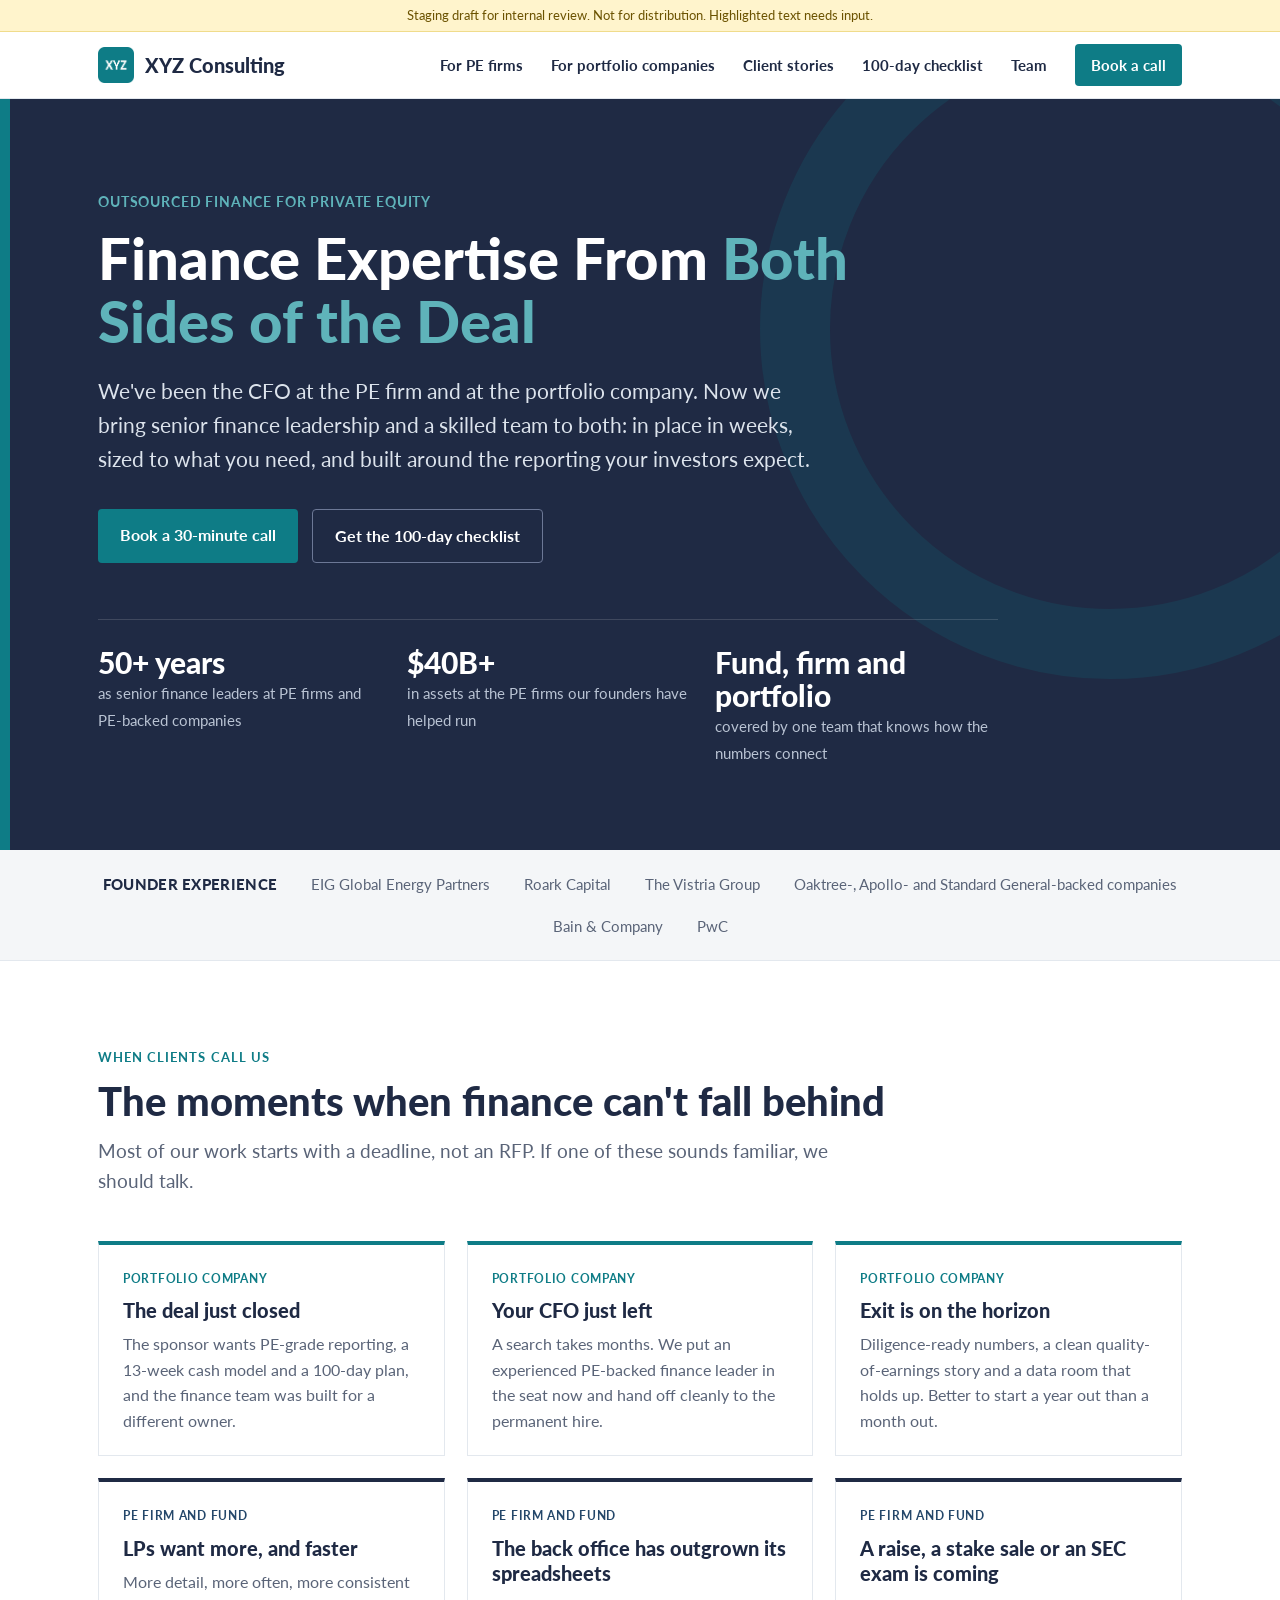
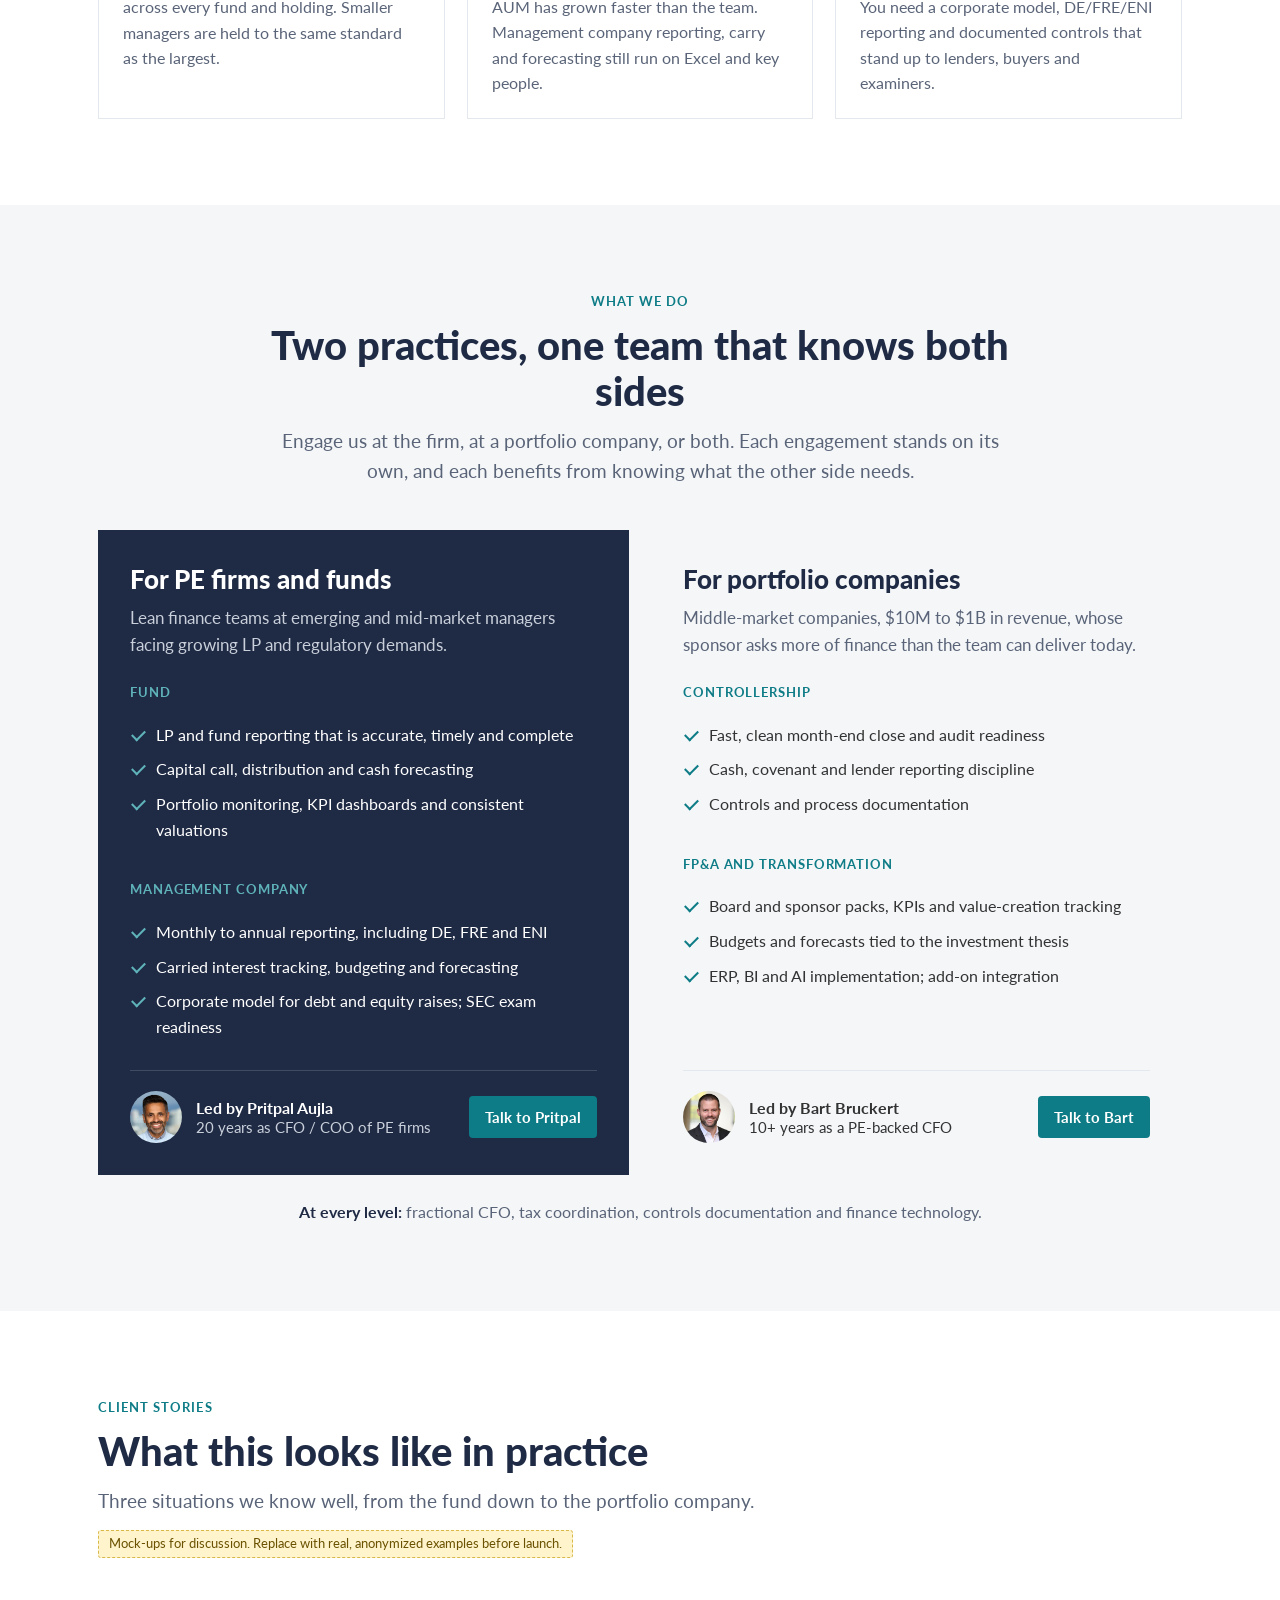
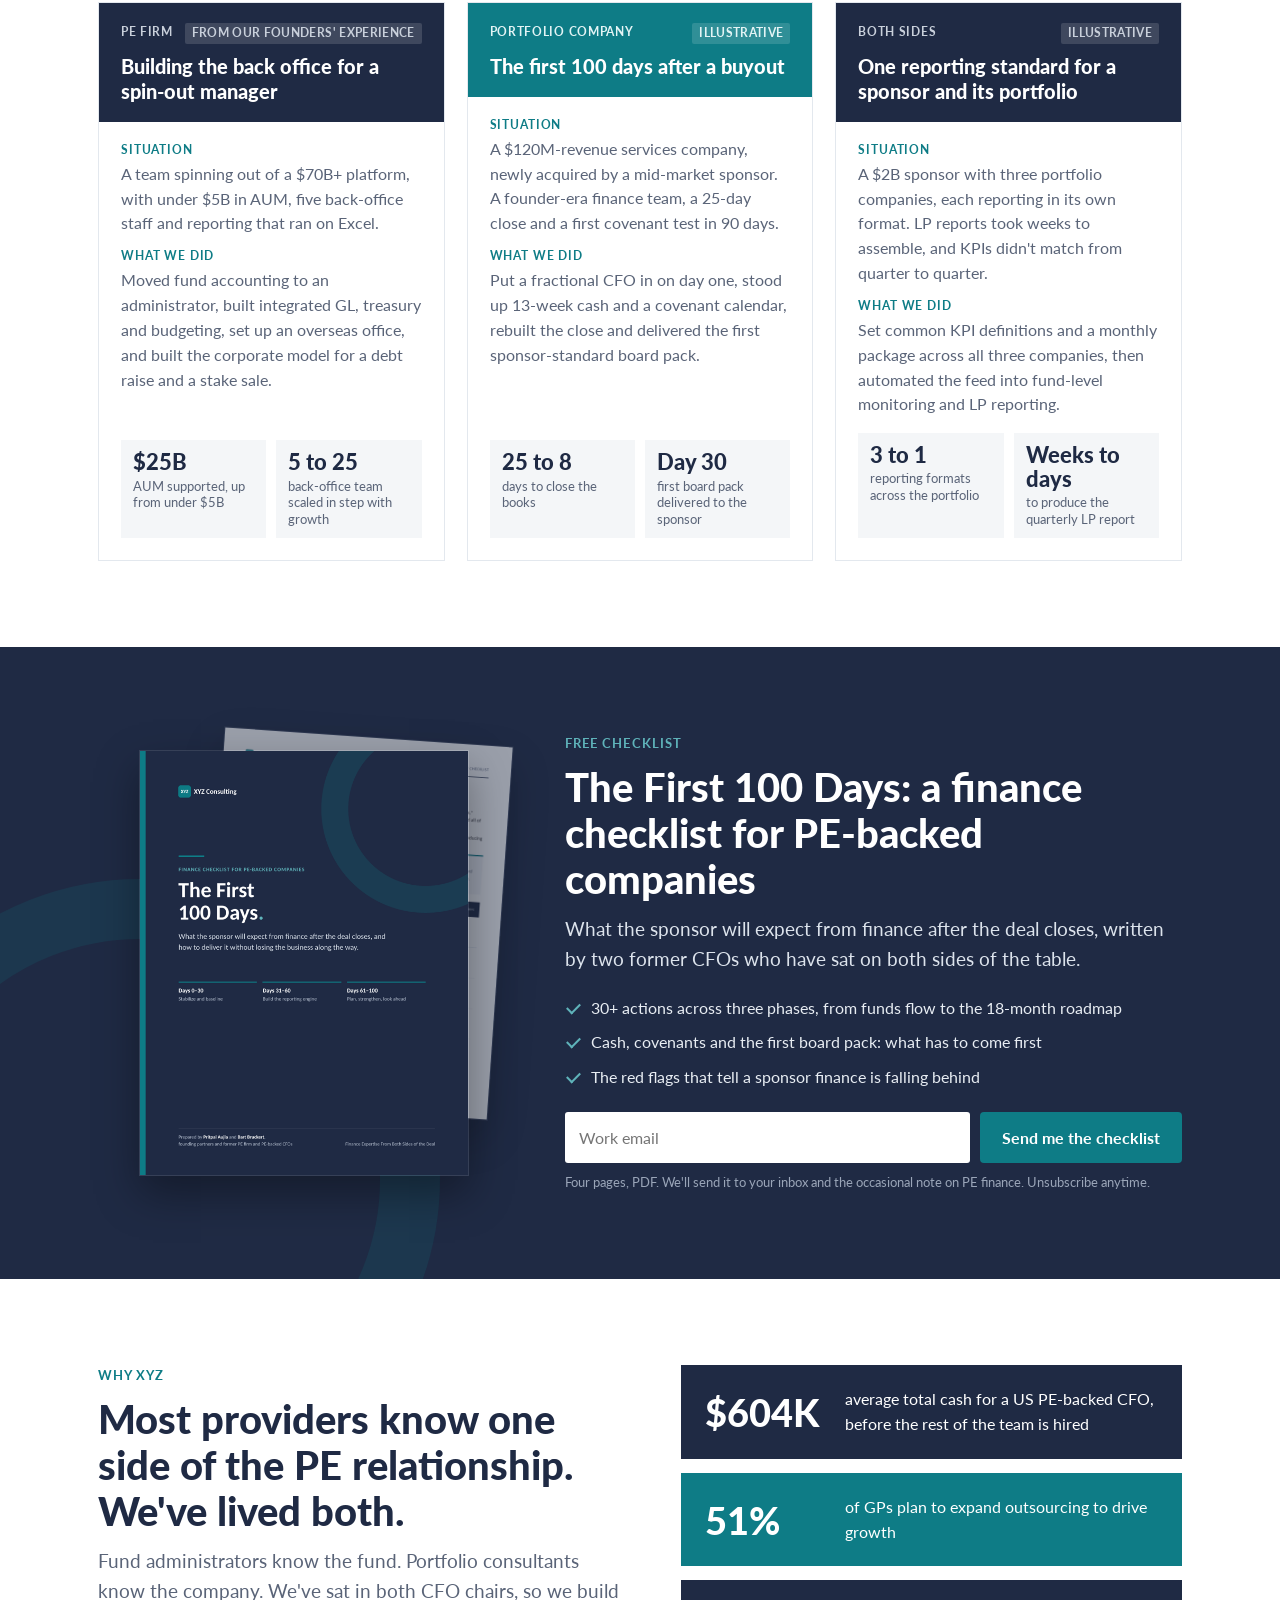
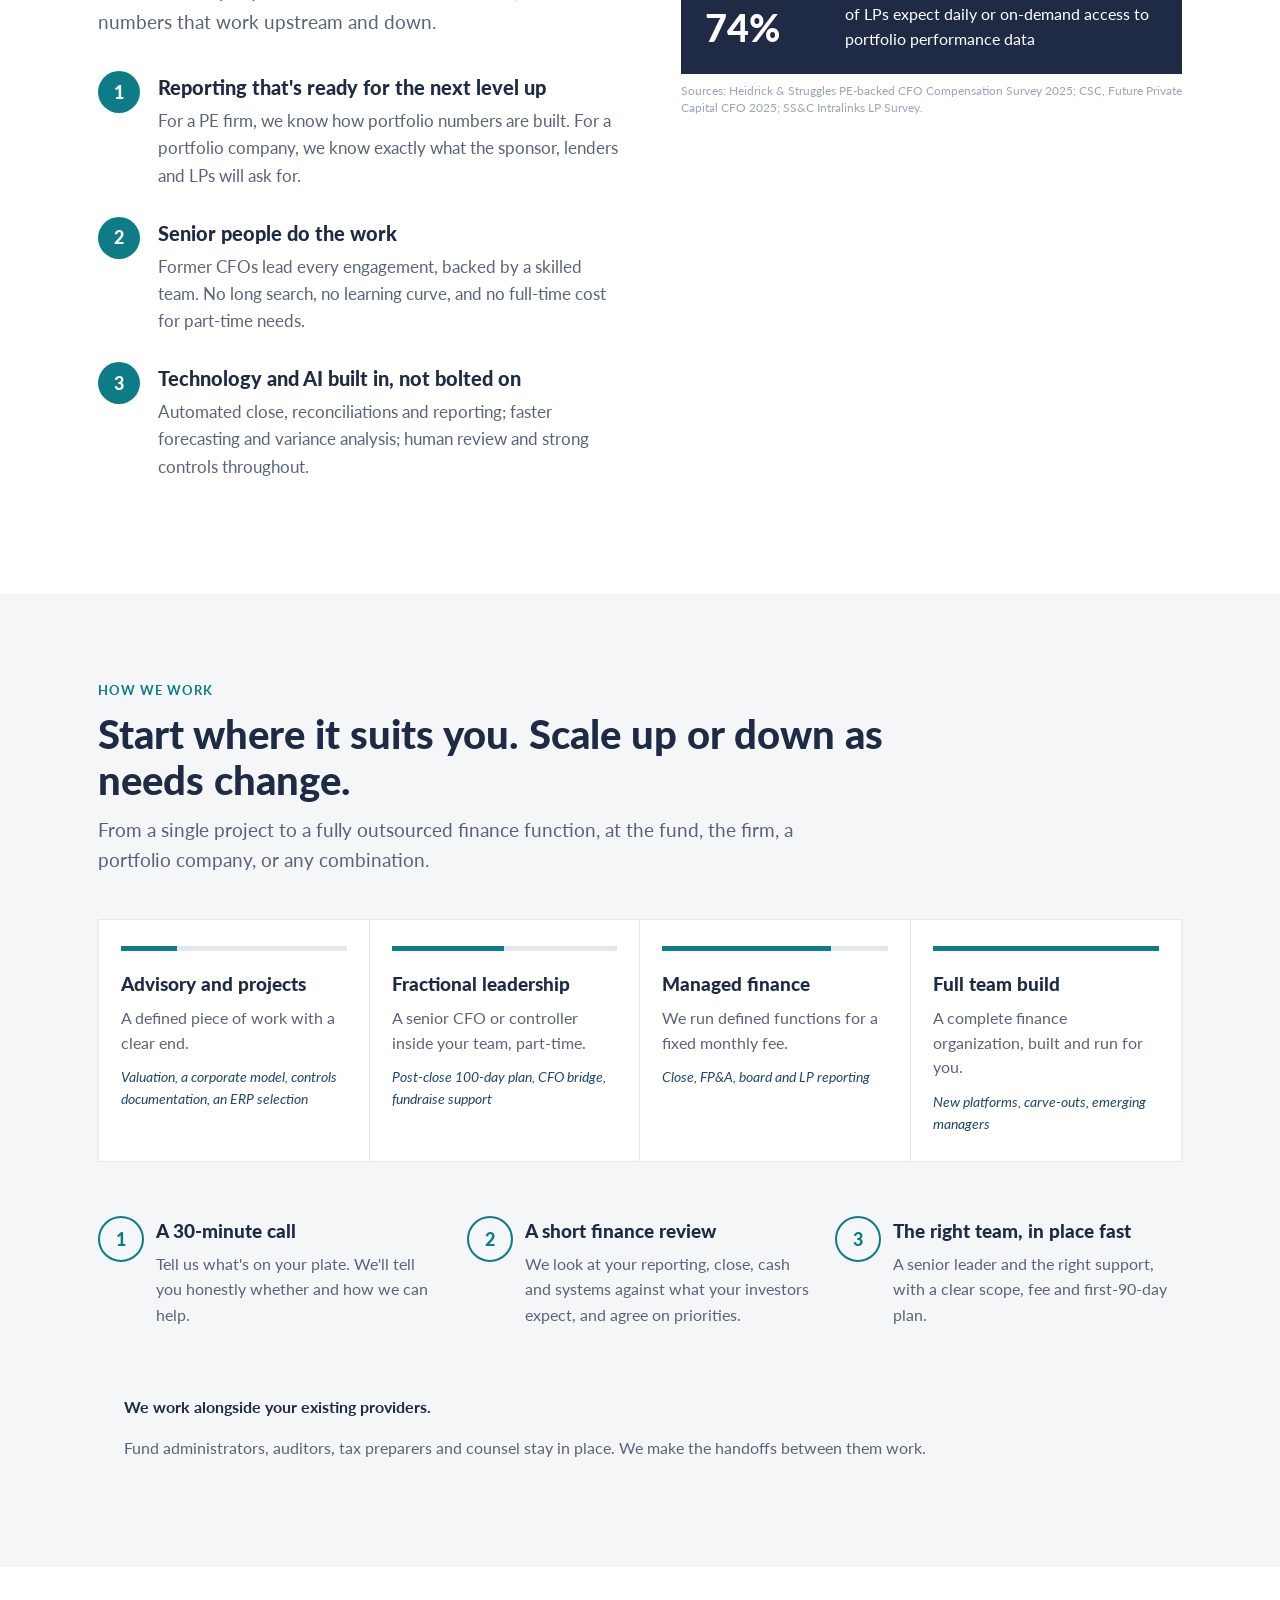
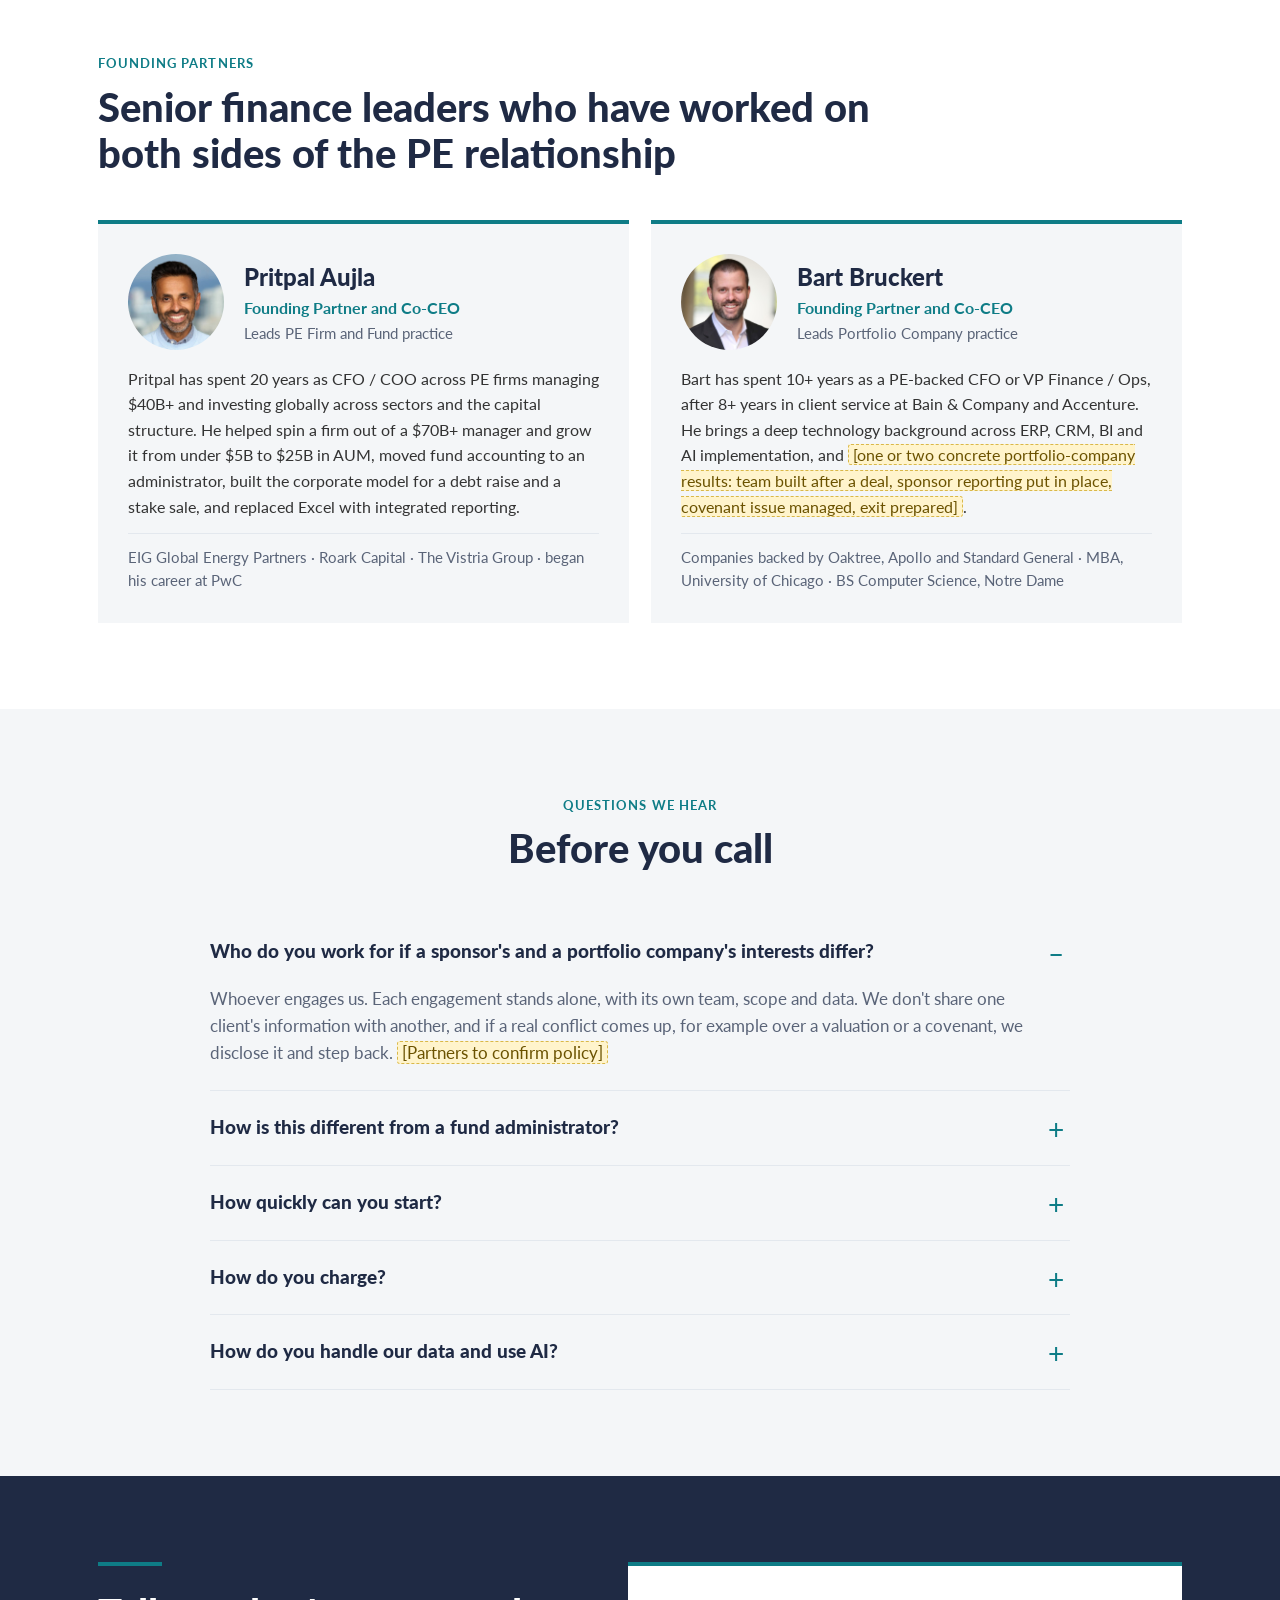
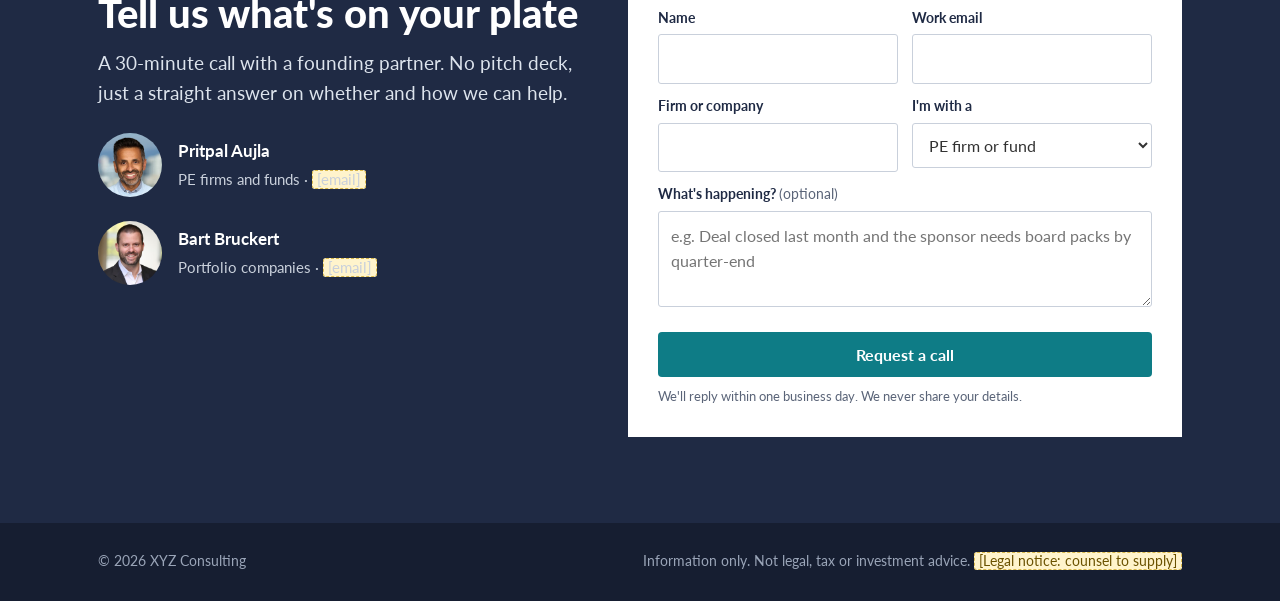
==== commit 3ea240c7: "Add client stories, 100-day checklist offer and tagline - Hero headline is now the tagline: Finance " ====
--- a/index.html
+++ b/index.html
@@ -34,7 +34,7 @@
   nav ul{display:flex;gap:28px;list-style:none;align-items:center}
   nav a{color:var(--navy);text-decoration:none;font-weight:700;font-size:15px}
   nav a:hover{color:var(--teal)}
-  @media(max-width:880px){nav li:not(:last-child){display:none}}
+  @media(max-width:1020px){nav li:not(:last-child){display:none}}
 
   .btn{display:inline-block;padding:13px 22px;border-radius:4px;font-weight:700;text-decoration:none;font-size:16px;border:0;cursor:pointer;font-family:inherit;transition:background .15s}
   .btn.primary{background:var(--teal);color:#fff}
@@ -194,6 +194,45 @@
   .cta-band h2{color:#fff;margin:0 auto 18px;font-size:clamp(24px,3vw,32px)}
   .cta-band .btn{background:#fff;color:var(--teal)}
 
+
+  /* stories */
+  .mock{display:inline-block;background:#FFF4CC;color:#6B5200;border:1px dashed #D9B84A;font-size:12.5px;padding:3px 10px;border-radius:3px;margin-top:14px}
+  .story{background:#fff;border:1px solid var(--line);display:flex;flex-direction:column}
+  .story .band{background:var(--navy);color:#fff;padding:20px 22px 18px}
+  .story.t .band{background:var(--teal)}
+  .story .lbl{display:flex;justify-content:space-between;gap:8px;font-size:11.5px;font-weight:700;letter-spacing:.06em;text-transform:uppercase;color:#C9D0DB;margin-bottom:10px}
+  .story.t .lbl{color:#E3F4F5}
+  .story .lbl i{font-style:normal;background:rgba(255,255,255,.14);padding:1px 7px;border-radius:2px;letter-spacing:.03em}
+  .story h3{font-size:20px;line-height:1.25;font-weight:900}
+  .story .body{padding:18px 22px 22px;flex:1;display:flex;flex-direction:column}
+  .story h4{font-size:12px;letter-spacing:.07em;text-transform:uppercase;color:var(--teal);margin:10px 0 3px}
+  .story h4:first-child{margin-top:0}
+  .story p{font-size:15.5px;color:var(--slate)}
+  .results{display:grid;grid-template-columns:1fr 1fr;gap:10px;margin-top:auto;padding-top:16px}
+  .results div{background:var(--mist);padding:10px 12px}
+  .results b{display:block;color:var(--navy);font-size:22px;font-weight:900;line-height:1.1}
+  .results span{font-size:13px;color:var(--slate);line-height:1.3;display:block;margin-top:3px}
+
+  /* checklist offer */
+  .offer{background:var(--navy);color:#fff;position:relative;overflow:hidden}
+  .offer:after{content:"";position:absolute;left:-160px;bottom:-200px;width:480px;height:480px;border-radius:50%;border:60px solid rgba(14,124,134,.16)}
+  .offer .wrap{display:grid;grid-template-columns:0.8fr 1.2fr;gap:56px;align-items:center;position:relative;z-index:1}
+  @media(max-width:900px){.offer .wrap{grid-template-columns:1fr}}
+  .cover-mock{position:relative;max-width:330px;margin:0 auto}
+  .cover-mock img{width:100%;box-shadow:0 18px 40px rgba(0,0,0,.35);border:1px solid rgba(255,255,255,.1)}
+  .cover-mock img.back{position:absolute;width:88%;left:22%;top:-14px;opacity:.55;transform:rotate(4deg);z-index:-1}
+  .offer h2{color:#fff}
+  .offer .sub{color:#DCE3EC}
+  .offer ul.ticks li{color:#E8EDF3}
+  .offer ul.ticks li:before{border-color:var(--teal-mid)}
+  .gate{display:flex;gap:10px;flex-wrap:wrap;margin-top:8px}
+  .gate input{flex:1 1 220px;border:0;padding:13px 14px}
+  .gate .btn{flex:0 0 auto;width:auto;margin-top:0}
+  @media(max-width:900px){.cover-mock{max-width:230px}}
+  .gate-ok{display:none;margin-top:14px;background:rgba(255,255,255,.08);border-left:4px solid var(--teal);padding:12px 14px;font-size:15px}
+  .gate-ok a{color:#fff;font-weight:700}
+  .offer .fine{color:#9AA5B8}
+
   footer{background:#161E31;color:#9AA5B8;font-size:13.5px;padding:28px 0}
   footer .wrap{display:flex;justify-content:space-between;flex-wrap:wrap;gap:12px}
   footer a{color:#C9D0DB}
@@ -209,7 +248,8 @@
     <nav><ul>
       <li><a href="#pe-firms">For PE firms</a></li>
       <li><a href="#portfolio">For portfolio companies</a></li>
-      <li><a href="#how">How we work</a></li>
+      <li><a href="#stories">Client stories</a></li>
+      <li><a href="#checklist">100-day checklist</a></li>
       <li><a href="#team">Team</a></li>
       <li><a class="btn primary sm" href="#contact">Book a call</a></li>
     </ul></nav>
@@ -220,11 +260,11 @@
 <div class="hero" id="top">
   <div class="wrap">
     <div class="kicker">Outsourced finance for private equity</div>
-    <h1>We've been the CFO on <em>both sides of the deal.</em></h1>
-    <p class="lead">Senior finance leadership and a skilled team for PE firms, their funds and their portfolio companies. In place in weeks, sized to what you need, and built around the reporting your investors expect.</p>
+    <h1>Finance Expertise From <em>Both Sides of the Deal</em></h1>
+    <p class="lead">We've been the CFO at the PE firm and at the portfolio company. Now we bring senior finance leadership and a skilled team to both: in place in weeks, sized to what you need, and built around the reporting your investors expect.</p>
     <div class="btns">
       <a class="btn primary" href="#contact">Book a 30-minute call</a>
-      <a class="btn ghost" href="#moments">See when clients call us</a>
+      <a class="btn ghost" href="#checklist">Get the 100-day checklist</a>
     </div>
     <div class="proof">
       <div><b>50+ years</b><span>as senior finance leaders at PE firms and PE-backed companies</span></div>
@@ -306,6 +346,71 @@
   </div>
 </section>
 
+
+<!-- CLIENT STORIES -->
+<section id="stories">
+  <div class="wrap">
+    <div class="head">
+      <div class="eyebrow">Client stories</div>
+      <h2>What this looks like in practice</h2>
+      <p class="sub">Three situations we know well, from the fund down to the portfolio company.</p>
+      <span class="mock">Mock-ups for discussion. Replace with real, anonymized examples before launch.</span>
+    </div>
+    <div class="grid g3">
+      <div class="story">
+        <div class="band"><div class="lbl"><span>PE firm</span><i>From our founders' experience</i></div><h3>Building the back office for a spin-out manager</h3></div>
+        <div class="body">
+          <h4>Situation</h4><p>A team spinning out of a $70B+ platform, with under $5B in AUM, five back-office staff and reporting that ran on Excel.</p>
+          <h4>What we did</h4><p>Moved fund accounting to an administrator, built integrated GL, treasury and budgeting, set up an overseas office, and built the corporate model for a debt raise and a stake sale.</p>
+          <div class="results"><div><b>$25B</b><span>AUM supported, up from under $5B</span></div><div><b>5 to 25</b><span>back-office team scaled in step with growth</span></div></div>
+        </div>
+      </div>
+      <div class="story t">
+        <div class="band"><div class="lbl"><span>Portfolio company</span><i>Illustrative</i></div><h3>The first 100 days after a buyout</h3></div>
+        <div class="body">
+          <h4>Situation</h4><p>A $120M-revenue services company, newly acquired by a mid-market sponsor. A founder-era finance team, a 25-day close and a first covenant test in 90 days.</p>
+          <h4>What we did</h4><p>Put a fractional CFO in on day one, stood up 13-week cash and a covenant calendar, rebuilt the close and delivered the first sponsor-standard board pack.</p>
+          <div class="results"><div><b>25 to 8</b><span>days to close the books</span></div><div><b>Day 30</b><span>first board pack delivered to the sponsor</span></div></div>
+        </div>
+      </div>
+      <div class="story">
+        <div class="band"><div class="lbl"><span>Both sides</span><i>Illustrative</i></div><h3>One reporting standard for a sponsor and its portfolio</h3></div>
+        <div class="body">
+          <h4>Situation</h4><p>A $2B sponsor with three portfolio companies, each reporting in its own format. LP reports took weeks to assemble, and KPIs didn't match from quarter to quarter.</p>
+          <h4>What we did</h4><p>Set common KPI definitions and a monthly package across all three companies, then automated the feed into fund-level monitoring and LP reporting.</p>
+          <div class="results"><div><b>3 to 1</b><span>reporting formats across the portfolio</span></div><div><b>Weeks to days</b><span>to produce the quarterly LP report</span></div></div>
+        </div>
+      </div>
+    </div>
+  </div>
+</section>
+
+<!-- CHECKLIST OFFER -->
+<section class="offer" id="checklist">
+  <div class="wrap">
+    <div class="cover-mock">
+      <img class="back" src="img/checklist-page2.png" alt="">
+      <img src="img/checklist-cover.png" alt="Cover of The First 100 Days finance checklist">
+    </div>
+    <div>
+      <div class="eyebrow" style="color:var(--teal-mid)">Free checklist</div>
+      <h2>The First 100 Days: a finance checklist for PE-backed companies</h2>
+      <p class="sub">What the sponsor will expect from finance after the deal closes, written by two former CFOs who have sat on both sides of the table.</p>
+      <ul class="ticks" style="margin:20px 0 22px">
+        <li>30+ actions across three phases, from funds flow to the 18-month roadmap</li>
+        <li>Cash, covenants and the first board pack: what has to come first</li>
+        <li>The red flags that tell a sponsor finance is falling behind</li>
+      </ul>
+      <form class="gate" id="gate" onsubmit="return gateSubmit(event)" style="background:none;padding:0;border:0">
+        <input type="email" required placeholder="Work email" aria-label="Work email">
+        <button class="btn primary" type="submit">Send me the checklist</button>
+      </form>
+      <p class="fine">Four pages, PDF. We'll send it to your inbox and the occasional note on PE finance. Unsubscribe anytime.</p>
+      <div class="gate-ok" id="gate-ok">Thanks! <a href="downloads/XYZ-100-Day-Finance-Checklist.pdf" target="_blank" rel="noopener">Download the checklist (PDF)</a><br><span style="font-size:13px;color:#C9D0DB">Draft site: the email isn't captured yet. This step needs the same form service as the contact form.</span></div>
+    </div>
+  </div>
+</section>
+
 <!-- WHY -->
 <section id="why">
   <div class="wrap why">
@@ -441,6 +546,7 @@
       for (var i=0;i<sel.options.length;i++){ if(sel.options[i].text===a.dataset.topic){ sel.selectedIndex=i; } }
     });
   });
+  function gateSubmit(e){ e.preventDefault(); document.getElementById('gate-ok').style.display='block'; return false; }
   function leadSubmit(e){ e.preventDefault(); document.getElementById('formnote').style.display='block'; return false; }
 </script>
 </body>
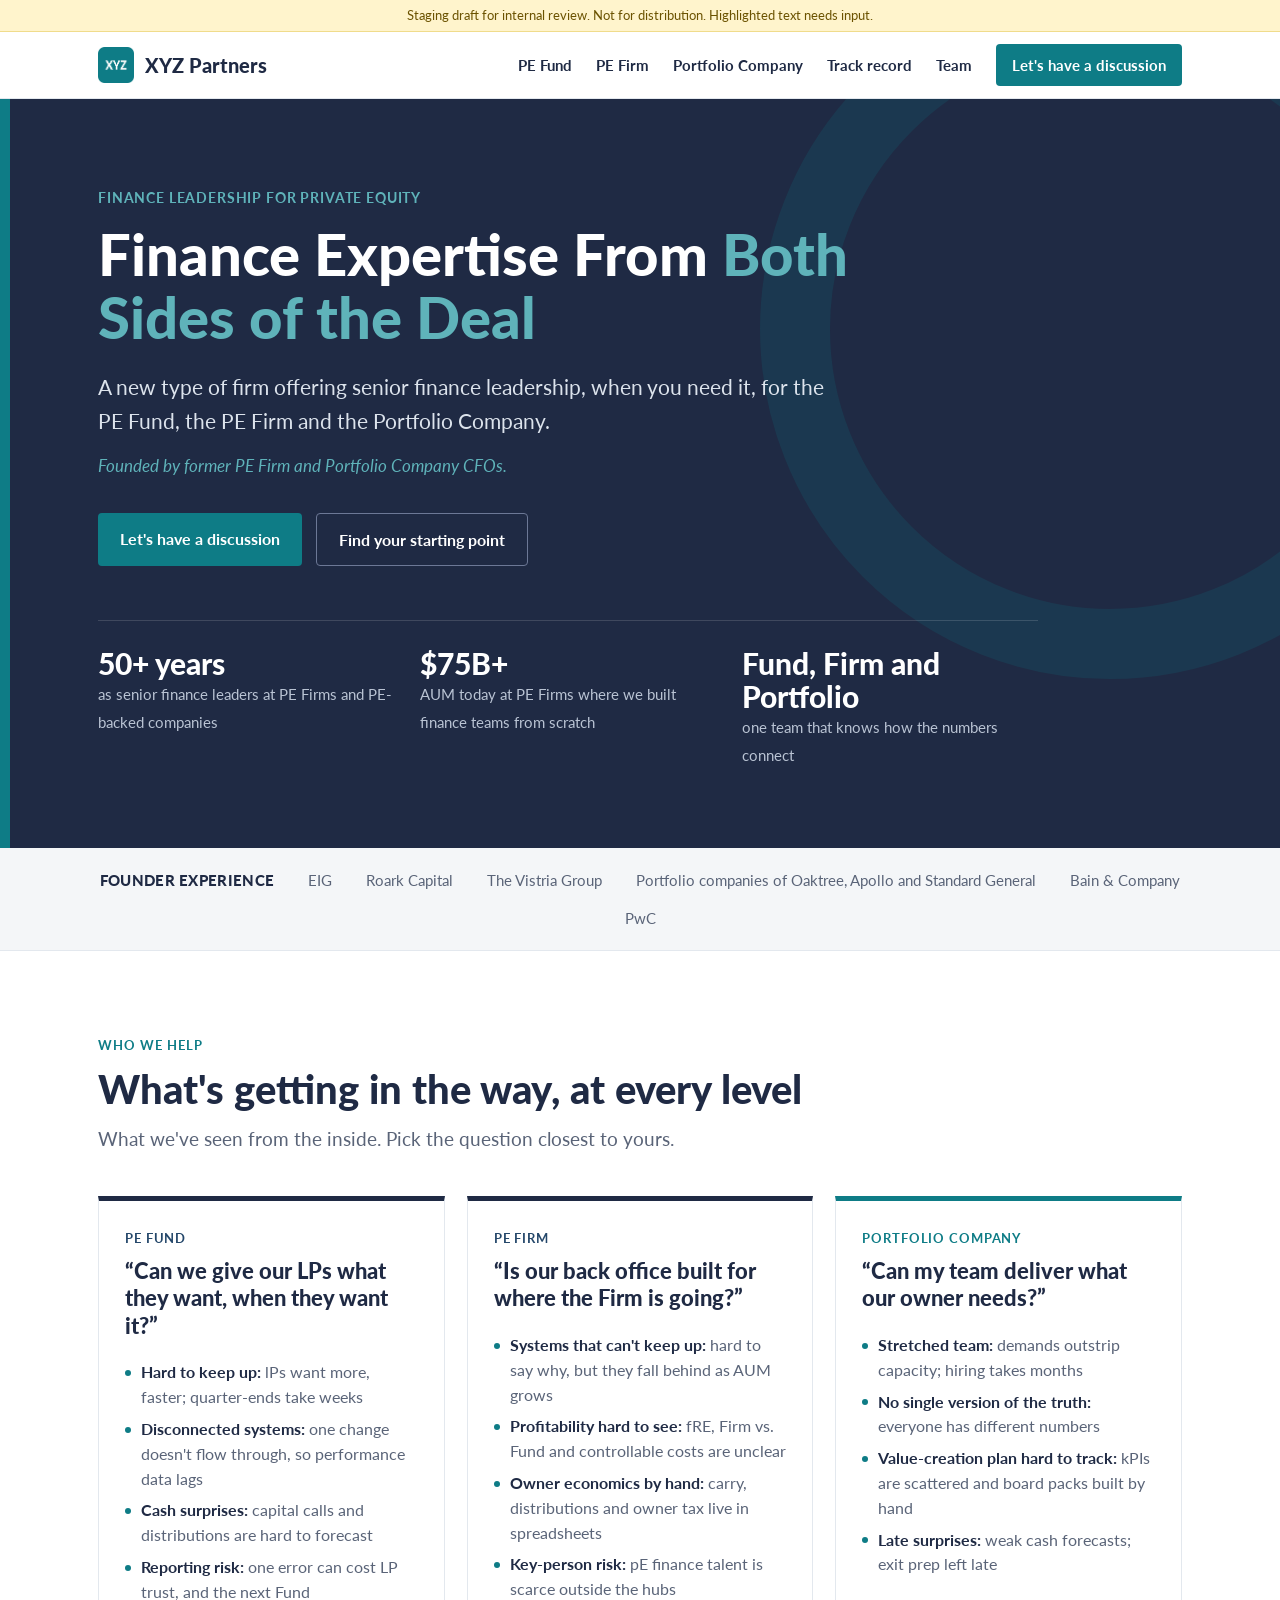
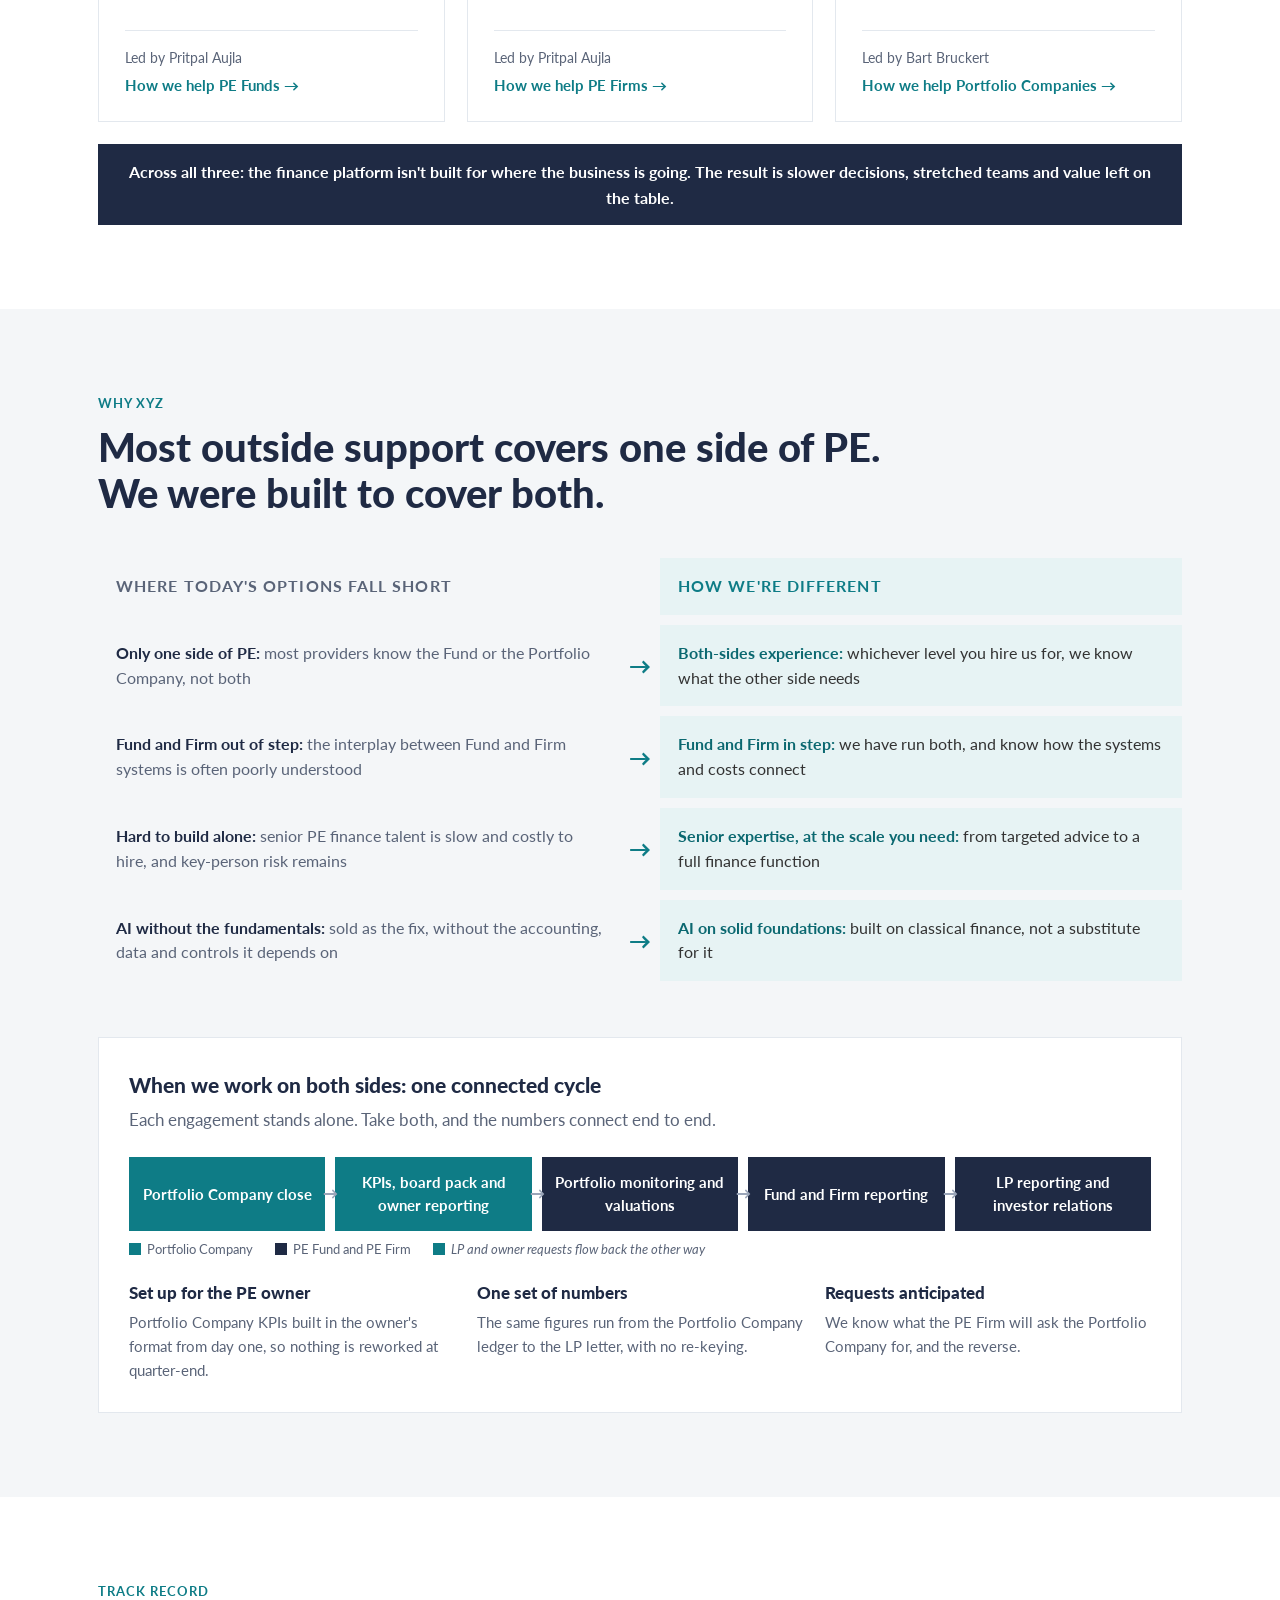
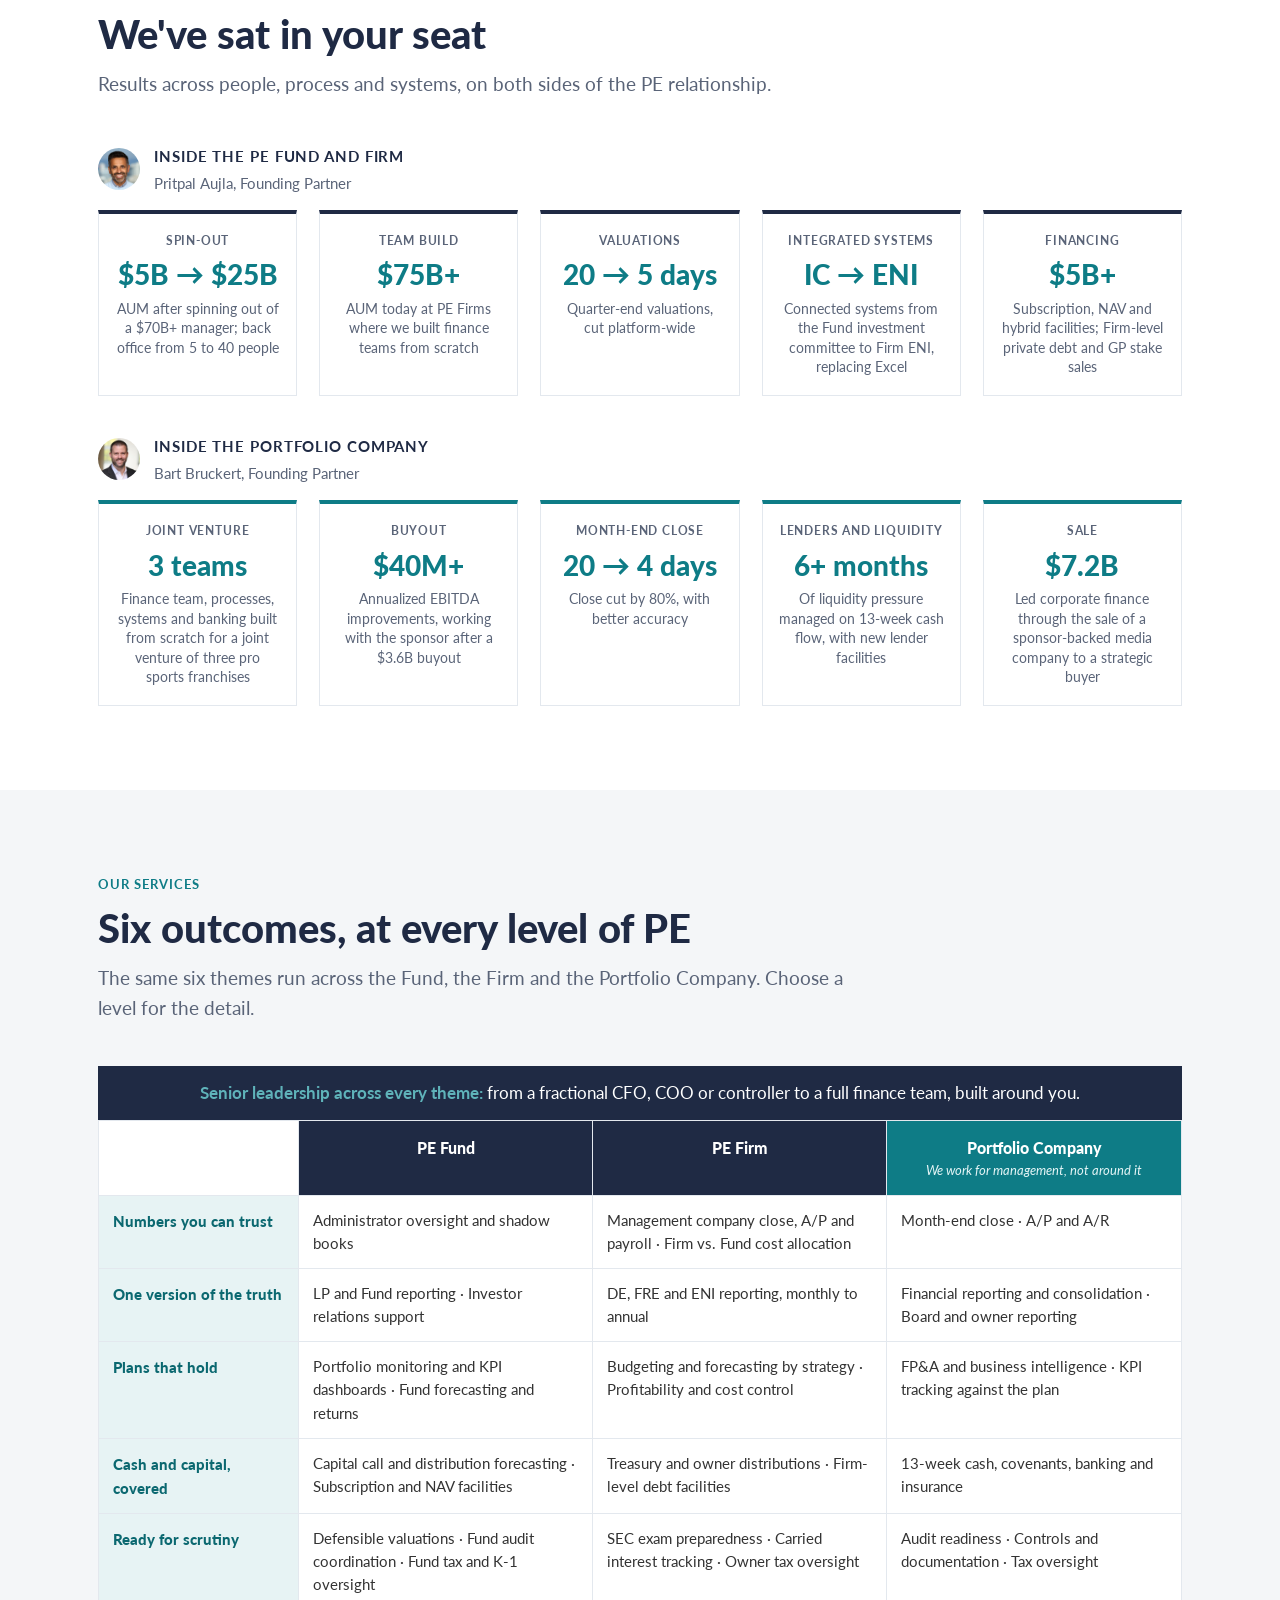
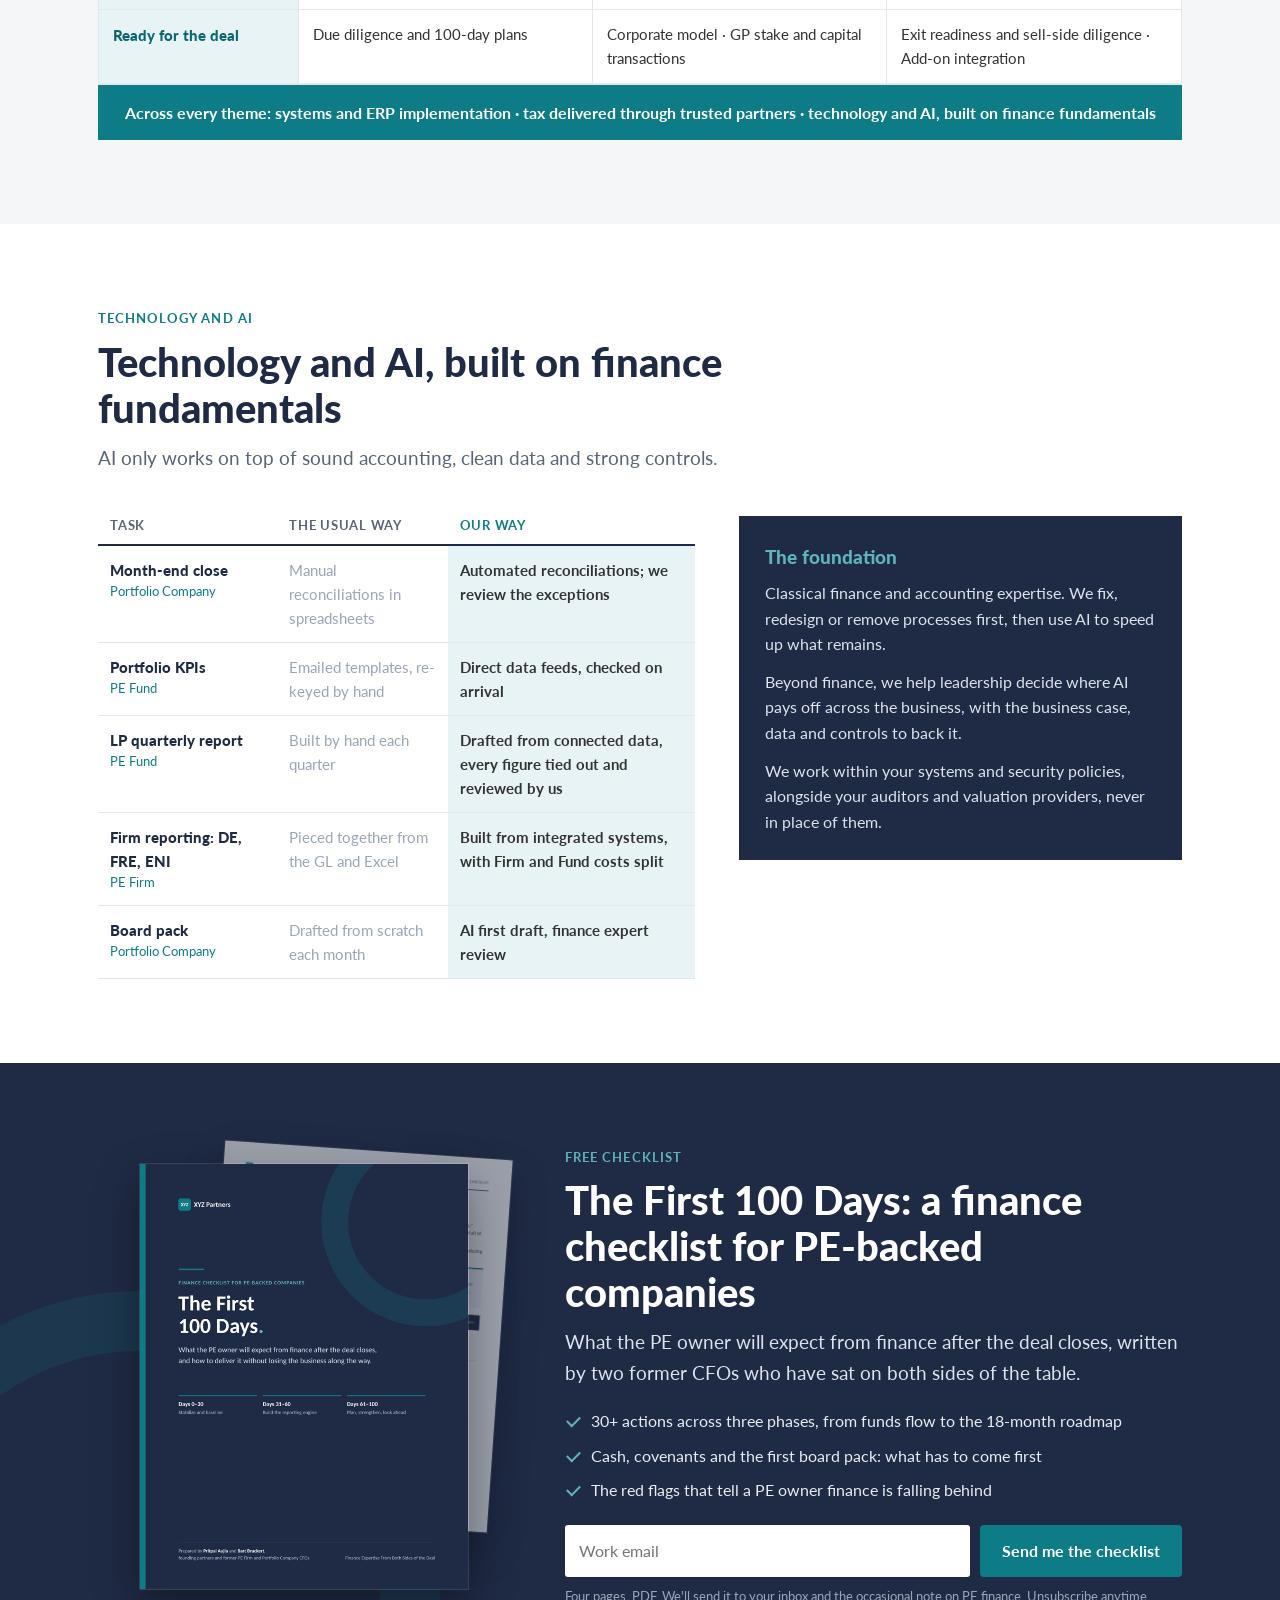
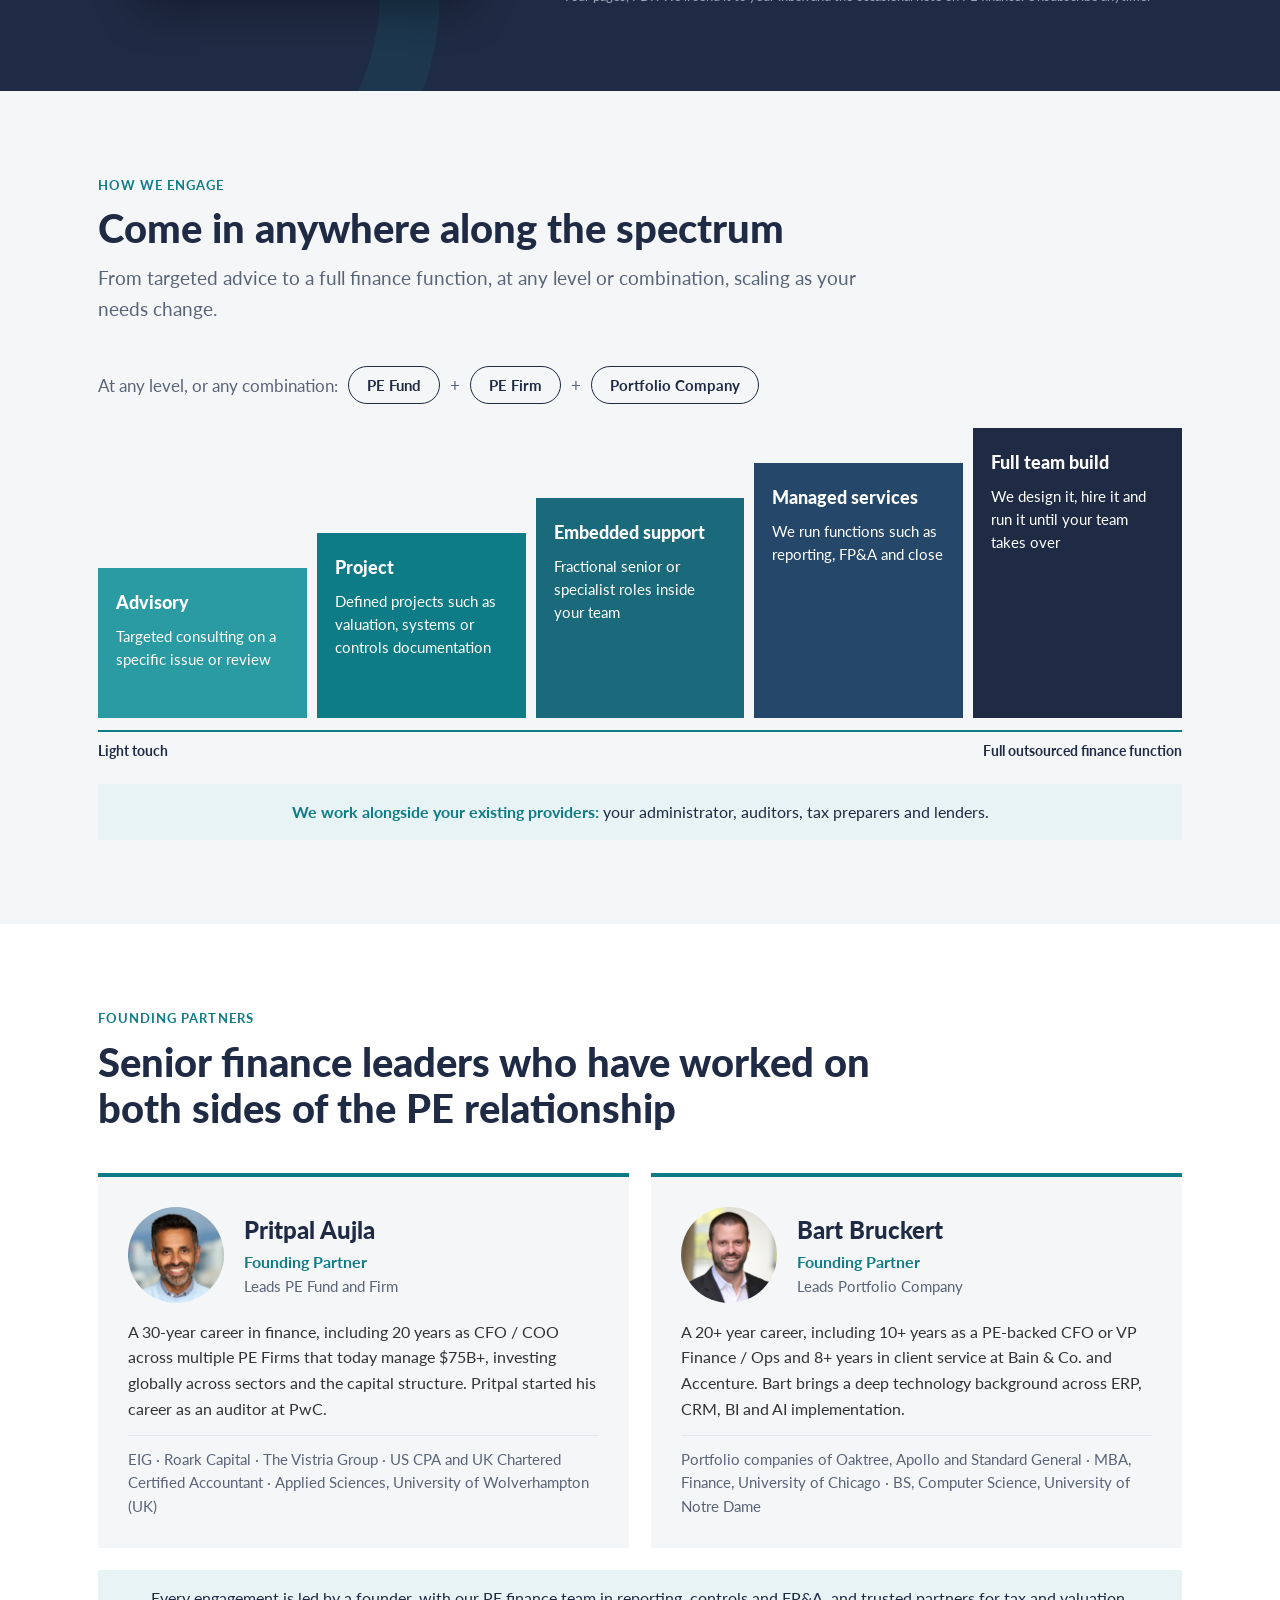
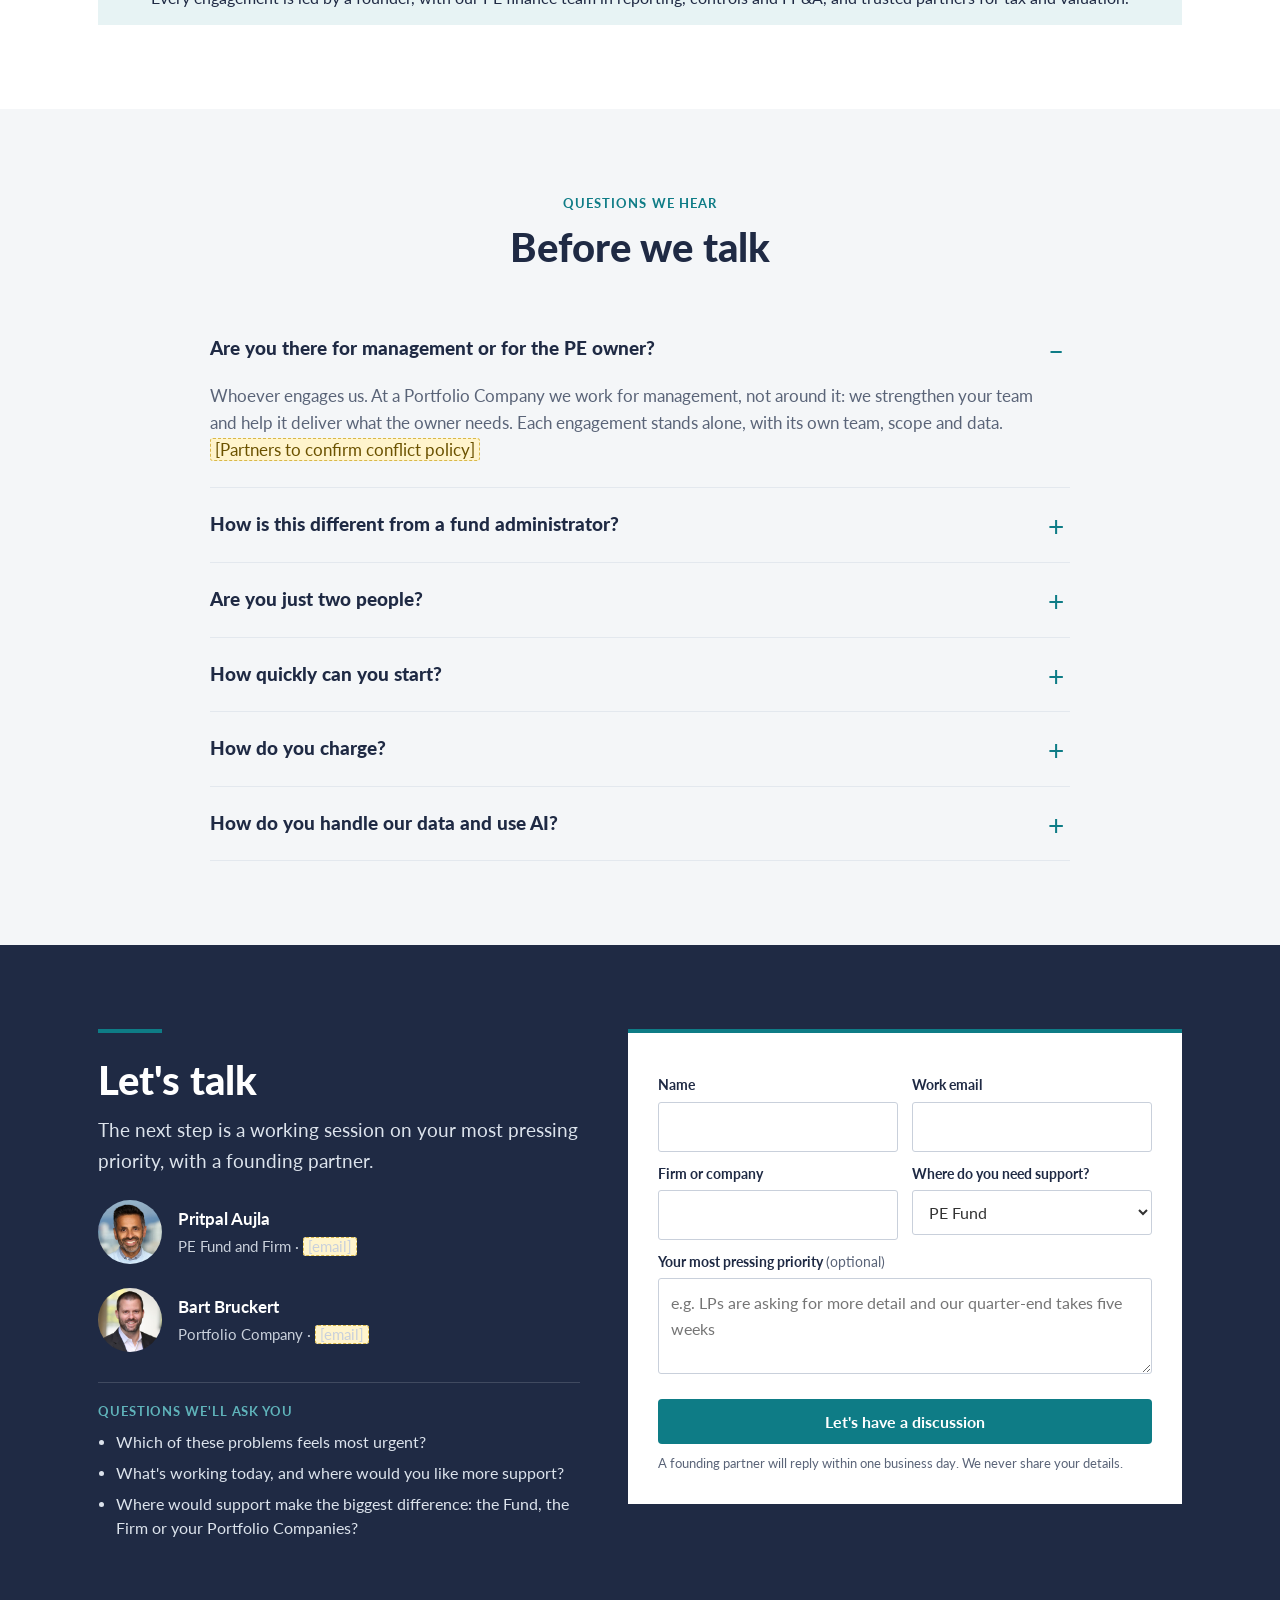
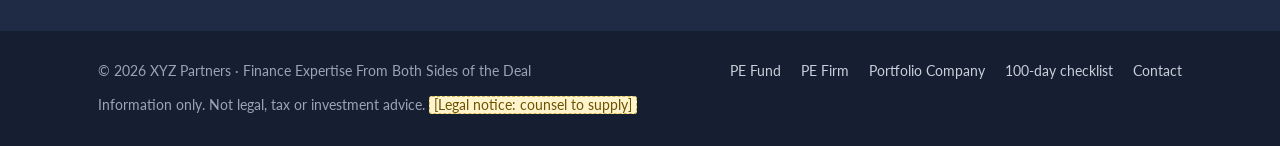
==== commit 04f9ee17: "Align site with client-facing deck v7; add level pages - Home: three doors by level, both-sides diff" ====
--- a/index.html
+++ b/index.html
@@ -4,388 +4,196 @@
 <meta charset="utf-8">
 <meta name="viewport" content="width=device-width, initial-scale=1">
 <meta name="robots" content="noindex, nofollow">
-<title>XYZ Consulting | Senior finance for private equity firms and their portfolio companies</title>
-<meta name="description" content="Former PE firm and PE-backed CFOs providing fractional leadership, managed finance and project support to private equity firms, funds and portfolio companies.">
+<title>XYZ Partners | Finance Expertise From Both Sides of the Deal</title>
+<meta name="description" content="Senior finance leadership, when you need it, for the PE Fund, the PE Firm and the Portfolio Company. Founded by former PE Firm and Portfolio Company CFOs.">
 <link rel="icon" type="image/png" href="img/favicon.png">
 <link rel="preconnect" href="https://fonts.googleapis.com">
 <link rel="preconnect" href="https://fonts.gstatic.com" crossorigin>
 <link href="https://fonts.googleapis.com/css2?family=Lato:ital,wght@0,400;0,700;0,900;1,400&display=swap" rel="stylesheet">
-<style>
-  :root{
-    --navy:#1F2A44; --navy-2:#24476A; --teal:#0E7C86; --teal-mid:#5FB3BA; --teal-light:#B7DDE0;
-    --ink:#333; --slate:#5A6478; --mist:#F4F6F8; --line:#E3E8EE; --grey:#9AA5B8;
-    --max:1140px;
-  }
-  *{box-sizing:border-box;margin:0;padding:0}
-  html{scroll-behavior:smooth;scroll-padding-top:72px}
-  body{font-family:Lato,Calibri,Carlito,"Segoe UI",Arial,sans-serif;color:var(--ink);line-height:1.6;font-size:17px;background:#fff}
-  a{color:var(--teal)}
-  img{max-width:100%;display:block}
-  .wrap{max-width:var(--max);margin:0 auto;padding:0 28px}
-
-  .draft{background:#FFF4CC;color:#6B5200;font-size:13px;text-align:center;padding:5px 12px;border-bottom:1px solid #F0DC8C}
-  .tbd{background:#FFF4CC;border:1px dashed #D9B84A;color:#6B5200;padding:0 4px;border-radius:3px}
-
-  /* nav */
-  header.nav{position:sticky;top:0;z-index:20;background:rgba(255,255,255,.97);border-bottom:1px solid var(--line);backdrop-filter:blur(6px)}
-  header.nav .wrap{display:flex;align-items:center;justify-content:space-between;height:66px}
-  .brand{display:flex;align-items:center;gap:11px;text-decoration:none;color:var(--navy);font-weight:900;font-size:20px}
-  .brand img{width:36px;height:36px}
-  nav ul{display:flex;gap:28px;list-style:none;align-items:center}
-  nav a{color:var(--navy);text-decoration:none;font-weight:700;font-size:15px}
-  nav a:hover{color:var(--teal)}
-  @media(max-width:1020px){nav li:not(:last-child){display:none}}
-
-  .btn{display:inline-block;padding:13px 22px;border-radius:4px;font-weight:700;text-decoration:none;font-size:16px;border:0;cursor:pointer;font-family:inherit;transition:background .15s}
-  .btn.primary{background:var(--teal);color:#fff}
-  .btn.primary:hover{background:#0B6870}
-  .btn.ghost{border:1px solid #6C7896;color:#fff}
-  .btn.ghost:hover{background:rgba(255,255,255,.08)}
-  .btn.line{border:1px solid var(--teal);color:var(--teal);background:#fff}
-  .btn.line:hover{background:var(--teal);color:#fff}
-  .btn.sm{padding:9px 16px;font-size:15px}
-  nav .btn{color:#fff}
-
-  /* hero */
-  .hero{background:var(--navy);color:#fff;position:relative;overflow:hidden}
-  .hero:before{content:"";position:absolute;left:0;top:0;bottom:0;width:10px;background:var(--teal)}
-  .hero:after{content:"";position:absolute;right:-180px;top:-120px;width:560px;height:560px;border-radius:50%;border:70px solid rgba(14,124,134,.18)}
-  .hero .wrap{padding-top:92px;padding-bottom:84px;position:relative;z-index:1}
-  .rule{width:64px;height:4px;background:var(--teal);margin-bottom:24px}
-  .kicker{color:var(--teal-mid);font-weight:700;letter-spacing:.06em;text-transform:uppercase;font-size:14px;margin-bottom:14px}
-  .hero h1{font-size:clamp(36px,5.2vw,58px);line-height:1.08;font-weight:900;max-width:860px}
-  .hero h1 em{font-style:normal;color:var(--teal-mid)}
-  .hero p.lead{font-size:clamp(18px,2vw,21px);color:#DCE3EC;margin-top:22px;max-width:720px}
-  .hero .btns{margin-top:34px;display:flex;gap:14px;flex-wrap:wrap}
-  .proof{margin-top:56px;padding-top:26px;border-top:1px solid rgba(255,255,255,.14);display:grid;grid-template-columns:repeat(3,1fr);gap:26px;max-width:900px}
-  .proof b{display:block;font-size:30px;font-weight:900;color:#fff;line-height:1.1}
-  .proof span{color:#B9C3D3;font-size:15px}
-  @media(max-width:700px){.proof{grid-template-columns:1fr}}
-
-  /* experience strip */
-  .exp{background:var(--mist);border-bottom:1px solid var(--line)}
-  .exp .wrap{padding-top:22px;padding-bottom:22px;display:flex;gap:18px 34px;flex-wrap:wrap;align-items:center;justify-content:center;font-size:15px;color:var(--slate)}
-  .exp strong{color:var(--navy);font-weight:900;letter-spacing:.02em}
-  .exp span{white-space:nowrap}
-
-  section{padding:86px 0}
-  section.alt{background:var(--mist)}
-  .eyebrow{color:var(--teal);font-weight:700;text-transform:uppercase;letter-spacing:.08em;font-size:13px;margin-bottom:10px}
-  h2{color:var(--navy);font-size:clamp(28px,3.4vw,40px);line-height:1.15;font-weight:900;max-width:820px}
-  .sub{color:var(--slate);font-size:19px;margin-top:12px;max-width:760px}
-  .head{margin-bottom:44px}
-  .center{text-align:center}.center h2,.center .sub{margin-left:auto;margin-right:auto}
-
-  .grid{display:grid;gap:22px}
-  .g2{grid-template-columns:repeat(2,1fr)}
-  .g3{grid-template-columns:repeat(3,1fr)}
-  .g4{grid-template-columns:repeat(4,1fr)}
-  @media(max-width:900px){.g3,.g4{grid-template-columns:1fr 1fr}}
-  @media(max-width:640px){.g2,.g3,.g4{grid-template-columns:1fr}}
-
-  /* triggers */
-  .trigger{background:#fff;border:1px solid var(--line);border-top:4px solid var(--teal);padding:24px 24px 22px;display:flex;flex-direction:column}
-  .trigger.navy{border-top-color:var(--navy)}
-  .tag{font-size:12px;font-weight:700;letter-spacing:.06em;text-transform:uppercase;color:var(--teal);margin-bottom:10px}
-  .trigger.navy .tag{color:var(--navy-2)}
-  .trigger h3{color:var(--navy);font-size:20px;line-height:1.25;font-weight:900;margin-bottom:8px}
-  .trigger p{color:var(--slate);font-size:16px}
-
-  /* audience paths */
-  .path{background:var(--mist);padding:34px 32px 32px;display:flex;flex-direction:column}
-  .path.navy{background:var(--navy);color:#fff}
-  .path h3{font-size:26px;font-weight:900;color:var(--navy);line-height:1.2}
-  .path.navy h3{color:#fff}
-  .path .who{color:var(--slate);margin:8px 0 18px}
-  .path.navy .who{color:#C9D0DB}
-  .path h4{font-size:13px;letter-spacing:.07em;text-transform:uppercase;color:var(--teal);margin:6px 0 4px}
-  .path.navy h4{color:var(--teal-mid)}
-  ul.ticks{list-style:none;margin:6px 0 22px}
-  ul.ticks li{position:relative;padding-left:26px;margin:9px 0;font-size:16px}
-  ul.ticks li:before{content:"";position:absolute;left:2px;top:.5em;width:11px;height:6px;border-left:2.5px solid var(--teal);border-bottom:2.5px solid var(--teal);transform:rotate(-45deg)}
-  .path.navy ul.ticks li:before{border-color:var(--teal-mid)}
-  .lead-line{display:flex;align-items:center;gap:14px;margin-top:auto;padding-top:20px;border-top:1px solid var(--line)}
-  .path.navy .lead-line{border-top-color:rgba(255,255,255,.15)}
-  .lead-line img{width:52px;height:52px;border-radius:50%;object-fit:cover}
-  .lead-line div{flex:1;font-size:14.5px;line-height:1.35}
-  .lead-line b{display:block;font-size:16px}
-  .path.navy .lead-line div{color:#C9D0DB}
-  .path.navy .lead-line b{color:#fff}
-  @media(max-width:560px){.lead-line{flex-wrap:wrap}}
-  .bridge{text-align:center;margin-top:24px;color:var(--slate);font-size:16px}
-  .bridge b{color:var(--navy)}
-
-  /* why */
-  .why{display:grid;grid-template-columns:1.05fr 1fr;gap:56px;align-items:start}
-  @media(max-width:900px){.why{grid-template-columns:1fr}}
-  .diff{display:flex;gap:18px;margin-bottom:28px}
-  .diff .n{flex:0 0 42px;height:42px;border-radius:50%;background:var(--teal);color:#fff;font-weight:900;display:flex;align-items:center;justify-content:center;font-size:18px}
-  .diff h3{color:var(--navy);font-size:20px;font-weight:900}
-  .diff p{color:var(--slate);margin-top:4px}
-  .stats{display:grid;gap:14px}
-  .stat{background:var(--navy);color:#fff;padding:22px 24px;display:flex;gap:20px;align-items:center}
-  .stat:nth-child(2){background:var(--teal)}
-  .stat b{font-size:38px;font-weight:900;line-height:1;flex:0 0 120px}
-  .stat p{font-size:15.5px}
-  .src{font-size:12px;color:var(--grey);margin-top:8px;line-height:1.45}
-
-  /* how */
-  .models{display:grid;grid-template-columns:repeat(4,1fr);gap:0;border:1px solid var(--line)}
-  @media(max-width:900px){.models{grid-template-columns:1fr 1fr}}
-  @media(max-width:560px){.models{grid-template-columns:1fr}}
-  .model{padding:26px 22px;border-right:1px solid var(--line);background:#fff}
-  .model:last-child{border-right:0}
-  .model .lvl{height:5px;background:var(--line);margin-bottom:18px;position:relative}
-  .model .lvl i{position:absolute;left:0;top:0;bottom:0;background:var(--teal)}
-  .model h3{color:var(--navy);font-size:19px;font-weight:900}
-  .model p{color:var(--slate);font-size:15.5px;margin-top:6px}
-  .model .eg{font-size:13.5px;color:var(--navy-2);margin-top:12px;font-style:italic}
-  .steps{display:grid;grid-template-columns:repeat(3,1fr);gap:22px;margin-top:54px;counter-reset:s}
-  @media(max-width:800px){.steps{grid-template-columns:1fr}}
-  .step{position:relative;padding-left:58px}
-  .step:before{counter-increment:s;content:counter(s);position:absolute;left:0;top:0;width:42px;height:42px;border:2px solid var(--teal);border-radius:50%;color:var(--teal);font-weight:900;display:flex;align-items:center;justify-content:center;font-size:18px}
-  .step h3{color:var(--navy);font-size:19px;font-weight:900}
-  .step p{color:var(--slate);font-size:16px;margin-top:4px}
-  .alongside{margin-top:46px;background:var(--mist);padding:20px 26px;display:flex;gap:16px;align-items:center;flex-wrap:wrap;font-size:16px;color:var(--slate)}
-  .alongside b{color:var(--navy)}
-
-  /* team */
-  .person{background:#fff;padding:30px;border-top:4px solid var(--teal)}
-  .person .top{display:flex;gap:20px;align-items:center;margin-bottom:16px}
-  .person img{width:96px;height:96px;border-radius:50%;object-fit:cover;flex:0 0 96px}
-  .person h3{font-size:24px;color:var(--navy);font-weight:900}
-  .role{color:var(--teal);font-weight:700;font-size:15.5px}
-  .role small{display:block;color:var(--slate);font-weight:400;font-size:15px}
-  .person p{color:var(--ink);font-size:16px}
-  .person .creds{margin-top:14px;font-size:14.5px;color:var(--slate);border-top:1px solid var(--line);padding-top:12px}
-
-  /* faq */
-  .faq{max-width:860px;margin:0 auto}
-  details{border-bottom:1px solid var(--line);padding:4px 0}
-  summary{cursor:pointer;list-style:none;padding:18px 40px 18px 0;font-weight:900;color:var(--navy);font-size:18.5px;position:relative}
-  summary::-webkit-details-marker{display:none}
-  summary:after{content:"+";position:absolute;right:6px;top:12px;font-size:28px;color:var(--teal);font-weight:400}
-  details[open] summary:after{content:"–"}
-  details p{color:var(--slate);padding:0 30px 20px 0}
-
-  /* contact */
-  .contact{background:var(--navy);color:#fff}
-  .contact h2{color:#fff}
-  .contact .sub{color:#DCE3EC}
-  .cgrid{display:grid;grid-template-columns:1fr 1.15fr;gap:48px;align-items:start}
-  @media(max-width:900px){.cgrid{grid-template-columns:1fr}}
-  .cperson{display:flex;gap:16px;align-items:center;margin-top:24px}
-  .cperson img{width:64px;height:64px;border-radius:50%;object-fit:cover}
-  .cperson b{display:block;font-size:17px}
-  .cperson span{color:#C9D0DB;font-size:14.5px}
-  form{background:#fff;color:var(--ink);padding:30px;border-top:4px solid var(--teal)}
-  form .row{display:grid;grid-template-columns:1fr 1fr;gap:14px}
-  @media(max-width:560px){form .row{grid-template-columns:1fr}}
-  label{display:block;font-size:13.5px;font-weight:700;color:var(--navy);margin:12px 0 5px}
-  input,select,textarea{width:100%;padding:11px 12px;border:1px solid #C9D0DB;border-radius:3px;font:inherit;font-size:16px;color:var(--ink);background:#fff}
-  input:focus,select:focus,textarea:focus{outline:2px solid var(--teal-light);border-color:var(--teal)}
-  textarea{min-height:96px;resize:vertical}
-  form .btn{margin-top:18px;width:100%}
-  .fine{font-size:12.5px;color:var(--slate);margin-top:10px}
-  .formnote{display:none;margin-top:12px;font-size:14px;background:#FFF4CC;color:#6B5200;padding:10px 12px;border-radius:3px}
-
-  /* final band */
-  .cta-band{background:var(--teal);color:#fff;text-align:center;padding:46px 0}
-  .cta-band h2{color:#fff;margin:0 auto 18px;font-size:clamp(24px,3vw,32px)}
-  .cta-band .btn{background:#fff;color:var(--teal)}
-
-
-  /* stories */
-  .mock{display:inline-block;background:#FFF4CC;color:#6B5200;border:1px dashed #D9B84A;font-size:12.5px;padding:3px 10px;border-radius:3px;margin-top:14px}
-  .story{background:#fff;border:1px solid var(--line);display:flex;flex-direction:column}
-  .story .band{background:var(--navy);color:#fff;padding:20px 22px 18px}
-  .story.t .band{background:var(--teal)}
-  .story .lbl{display:flex;justify-content:space-between;gap:8px;font-size:11.5px;font-weight:700;letter-spacing:.06em;text-transform:uppercase;color:#C9D0DB;margin-bottom:10px}
-  .story.t .lbl{color:#E3F4F5}
-  .story .lbl i{font-style:normal;background:rgba(255,255,255,.14);padding:1px 7px;border-radius:2px;letter-spacing:.03em}
-  .story h3{font-size:20px;line-height:1.25;font-weight:900}
-  .story .body{padding:18px 22px 22px;flex:1;display:flex;flex-direction:column}
-  .story h4{font-size:12px;letter-spacing:.07em;text-transform:uppercase;color:var(--teal);margin:10px 0 3px}
-  .story h4:first-child{margin-top:0}
-  .story p{font-size:15.5px;color:var(--slate)}
-  .results{display:grid;grid-template-columns:1fr 1fr;gap:10px;margin-top:auto;padding-top:16px}
-  .results div{background:var(--mist);padding:10px 12px}
-  .results b{display:block;color:var(--navy);font-size:22px;font-weight:900;line-height:1.1}
-  .results span{font-size:13px;color:var(--slate);line-height:1.3;display:block;margin-top:3px}
-
-  /* checklist offer */
-  .offer{background:var(--navy);color:#fff;position:relative;overflow:hidden}
-  .offer:after{content:"";position:absolute;left:-160px;bottom:-200px;width:480px;height:480px;border-radius:50%;border:60px solid rgba(14,124,134,.16)}
-  .offer .wrap{display:grid;grid-template-columns:0.8fr 1.2fr;gap:56px;align-items:center;position:relative;z-index:1}
-  @media(max-width:900px){.offer .wrap{grid-template-columns:1fr}}
-  .cover-mock{position:relative;max-width:330px;margin:0 auto}
-  .cover-mock img{width:100%;box-shadow:0 18px 40px rgba(0,0,0,.35);border:1px solid rgba(255,255,255,.1)}
-  .cover-mock img.back{position:absolute;width:88%;left:22%;top:-14px;opacity:.55;transform:rotate(4deg);z-index:-1}
-  .offer h2{color:#fff}
-  .offer .sub{color:#DCE3EC}
-  .offer ul.ticks li{color:#E8EDF3}
-  .offer ul.ticks li:before{border-color:var(--teal-mid)}
-  .gate{display:flex;gap:10px;flex-wrap:wrap;margin-top:8px}
-  .gate input{flex:1 1 220px;border:0;padding:13px 14px}
-  .gate .btn{flex:0 0 auto;width:auto;margin-top:0}
-  @media(max-width:900px){.cover-mock{max-width:230px}}
-  .gate-ok{display:none;margin-top:14px;background:rgba(255,255,255,.08);border-left:4px solid var(--teal);padding:12px 14px;font-size:15px}
-  .gate-ok a{color:#fff;font-weight:700}
-  .offer .fine{color:#9AA5B8}
-
-  footer{background:#161E31;color:#9AA5B8;font-size:13.5px;padding:28px 0}
-  footer .wrap{display:flex;justify-content:space-between;flex-wrap:wrap;gap:12px}
-  footer a{color:#C9D0DB}
-</style>
+<link rel="stylesheet" href="css/site.css">
 </head>
 <body>
-
 <div class="draft">Staging draft for internal review. Not for distribution. Highlighted text needs input.</div>
-
 <header class="nav">
   <div class="wrap">
-    <a class="brand" href="#top"><img src="img/xyz-logo.png" alt="">XYZ Consulting</a>
+    <a class="brand" href="./"><img src="img/xyz-logo.png" alt="">XYZ Partners</a>
     <nav><ul>
-      <li><a href="#pe-firms">For PE firms</a></li>
-      <li><a href="#portfolio">For portfolio companies</a></li>
-      <li><a href="#stories">Client stories</a></li>
-      <li><a href="#checklist">100-day checklist</a></li>
+      <li><a href="pe-fund/">PE Fund</a></li><li><a href="pe-firm/">PE Firm</a></li><li><a href="portfolio-company/">Portfolio Company</a></li>
+      <li><a href="#record">Track record</a></li>
       <li><a href="#team">Team</a></li>
-      <li><a class="btn primary sm" href="#contact">Book a call</a></li>
+      <li><a class="btn primary sm" href="#contact">Let's have a discussion</a></li>
     </ul></nav>
   </div>
 </header>
 
-<!-- HERO -->
 <div class="hero" id="top">
   <div class="wrap">
-    <div class="kicker">Outsourced finance for private equity</div>
+    <div class="kicker">Finance leadership for private equity</div>
     <h1>Finance Expertise From <em>Both Sides of the Deal</em></h1>
-    <p class="lead">We've been the CFO at the PE firm and at the portfolio company. Now we bring senior finance leadership and a skilled team to both: in place in weeks, sized to what you need, and built around the reporting your investors expect.</p>
+    <p class="lead">A new type of firm offering senior finance leadership, when you need it, for the PE Fund, the PE Firm and the Portfolio Company.</p>
+    <p class="founded">Founded by former PE Firm and Portfolio Company CFOs.</p>
     <div class="btns">
-      <a class="btn primary" href="#contact">Book a 30-minute call</a>
-      <a class="btn ghost" href="#checklist">Get the 100-day checklist</a>
+      <a class="btn primary" href="#contact">Let's have a discussion</a>
+      <a class="btn ghost" href="#who">Find your starting point</a>
     </div>
     <div class="proof">
-      <div><b>50+ years</b><span>as senior finance leaders at PE firms and PE-backed companies</span></div>
-      <div><b>$40B+</b><span>in assets at the PE firms our founders have helped run</span></div>
-      <div><b>Fund, firm and portfolio</b><span>covered by one team that knows how the numbers connect</span></div>
+      <div><b>50+ years</b><span>as senior finance leaders at PE Firms and PE-backed companies</span></div>
+      <div><b>$75B+</b><span>AUM today at PE Firms where we built finance teams from scratch</span></div>
+      <div><b>Fund, Firm and Portfolio</b><span>one team that knows how the numbers connect</span></div>
     </div>
   </div>
 </div>
 
 <div class="exp"><div class="wrap">
   <strong>FOUNDER EXPERIENCE</strong>
-  <span>EIG Global Energy Partners</span><span>Roark Capital</span><span>The Vistria Group</span><span>Oaktree-, Apollo- and Standard General-backed companies</span><span>Bain &amp; Company</span><span>PwC</span>
+  <span>EIG</span><span>Roark Capital</span><span>The Vistria Group</span>
+  <span>Portfolio companies of Oaktree, Apollo and Standard General</span>
+  <span>Bain &amp; Company</span><span>PwC</span>
 </div></div>
 
-<!-- MOMENTS -->
-<section id="moments">
-  <div class="wrap">
-    <div class="head">
-      <div class="eyebrow">When clients call us</div>
-      <h2>The moments when finance can't fall behind</h2>
-      <p class="sub">Most of our work starts with a deadline, not an RFP. If one of these sounds familiar, we should talk.</p>
+<!-- THREE DOORS -->
+<section id="who">
+  <div class="wrap">
+    <div class="head">
+      <div class="eyebrow">Who we help</div>
+      <h2>What's getting in the way, at every level</h2>
+      <p class="sub">What we've seen from the inside. Pick the question closest to yours.</p>
     </div>
     <div class="grid g3">
-      <div class="trigger"><div class="tag">Portfolio company</div><h3>The deal just closed</h3><p>The sponsor wants PE-grade reporting, a 13-week cash model and a 100-day plan, and the finance team was built for a different owner.</p></div>
-      <div class="trigger"><div class="tag">Portfolio company</div><h3>Your CFO just left</h3><p>A search takes months. We put an experienced PE-backed finance leader in the seat now and hand off cleanly to the permanent hire.</p></div>
-      <div class="trigger"><div class="tag">Portfolio company</div><h3>Exit is on the horizon</h3><p>Diligence-ready numbers, a clean quality-of-earnings story and a data room that holds up. Better to start a year out than a month out.</p></div>
-      <div class="trigger navy"><div class="tag">PE firm and fund</div><h3>LPs want more, and faster</h3><p>More detail, more often, more consistent across every fund and holding. Smaller managers are held to the same standard as the largest.</p></div>
-      <div class="trigger navy"><div class="tag">PE firm and fund</div><h3>The back office has outgrown its spreadsheets</h3><p>AUM has grown faster than the team. Management company reporting, carry and forecasting still run on Excel and key people.</p></div>
-      <div class="trigger navy"><div class="tag">PE firm and fund</div><h3>A raise, a stake sale or an SEC exam is coming</h3><p>You need a corporate model, DE/FRE/ENI reporting and documented controls that stand up to lenders, buyers and examiners.</p></div>
-    </div>
-  </div>
-</section>
-
-<!-- AUDIENCE PATHS -->
+      <a class="door navy" href="pe-fund/">
+        <div class="lvl">PE Fund</div>
+        <h3>&ldquo;Can we give our LPs what they want, when they want it?&rdquo;</h3>
+        <ul><li><b>Hard to keep up:</b> lPs want more, faster; quarter-ends take weeks</li><li><b>Disconnected systems:</b> one change doesn't flow through, so performance data lags</li><li><b>Cash surprises:</b> capital calls and distributions are hard to forecast</li><li><b>Reporting risk:</b> one error can cost LP trust, and the next Fund</li></ul>
+        <div class="foot"><span>Led by Pritpal Aujla</span><span class="more">How we help PE Funds</span></div>
+      </a><a class="door navy" href="pe-firm/">
+        <div class="lvl">PE Firm</div>
+        <h3>&ldquo;Is our back office built for where the Firm is going?&rdquo;</h3>
+        <ul><li><b>Systems that can't keep up:</b> hard to say why, but they fall behind as AUM grows</li><li><b>Profitability hard to see:</b> fRE, Firm vs. Fund and controllable costs are unclear</li><li><b>Owner economics by hand:</b> carry, distributions and owner tax live in spreadsheets</li><li><b>Key-person risk:</b> pE finance talent is scarce outside the hubs</li></ul>
+        <div class="foot"><span>Led by Pritpal Aujla</span><span class="more">How we help PE Firms</span></div>
+      </a><a class="door" href="portfolio-company/">
+        <div class="lvl">Portfolio Company</div>
+        <h3>&ldquo;Can my team deliver what our owner needs?&rdquo;</h3>
+        <ul><li><b>Stretched team:</b> demands outstrip capacity; hiring takes months</li><li><b>No single version of the truth:</b> everyone has different numbers</li><li><b>Value-creation plan hard to track:</b> kPIs are scattered and board packs built by hand</li><li><b>Late surprises:</b> weak cash forecasts; exit prep left late</li></ul>
+        <div class="foot"><span>Led by Bart Bruckert</span><span class="more">How we help Portfolio Companies</span></div>
+      </a>
+    </div>
+    <div class="band">Across all three: the finance platform isn't built for where the business is going. The result is slower decisions, stretched teams and value left on the table.</div>
+  </div>
+</section>
+
+<!-- BOTH SIDES -->
+<section class="alt" id="why">
+  <div class="wrap">
+    <div class="head">
+      <div class="eyebrow">Why XYZ</div>
+      <h2>Most outside support covers one side of PE. We were built to cover both.</h2>
+    </div>
+    <div class="vs">
+      <div class="hd l">Where today's options fall short</div><div></div><div class="hd r">How we're different</div>
+      <div class="l"><b>Only one side of PE:</b> most providers know the Fund or the Portfolio Company, not both</div><div class="ar">&rarr;</div>
+      <div class="r"><b>Both-sides experience:</b> whichever level you hire us for, we know what the other side needs</div>
+      <div class="l"><b>Fund and Firm out of step:</b> the interplay between Fund and Firm systems is often poorly understood</div><div class="ar">&rarr;</div>
+      <div class="r"><b>Fund and Firm in step:</b> we have run both, and know how the systems and costs connect</div>
+      <div class="l"><b>Hard to build alone:</b> senior PE finance talent is slow and costly to hire, and key-person risk remains</div><div class="ar">&rarr;</div>
+      <div class="r"><b>Senior expertise, at the scale you need:</b> from targeted advice to a full finance function</div>
+      <div class="l"><b>AI without the fundamentals:</b> sold as the fix, without the accounting, data and controls it depends on</div><div class="ar">&rarr;</div>
+      <div class="r"><b>AI on solid foundations:</b> built on classical finance, not a substitute for it</div>
+    </div>
+
+    <div class="cycle">
+      <h3>When we work on both sides: one connected cycle</h3>
+      <p class="cap">Each engagement stands alone. Take both, and the numbers connect end to end.</p>
+      <div class="flow">
+        <div class="pc">Portfolio Company close</div>
+        <div class="pc">KPIs, board pack and owner reporting</div>
+        <div class="pe">Portfolio monitoring and valuations</div>
+        <div class="pe">Fund and Firm reporting</div>
+        <div class="pe">LP reporting and investor relations</div>
+      </div>
+      <div class="flow-key"><span>Portfolio Company</span><span class="pe">PE Fund and PE Firm</span><span style="font-style:italic">LP and owner requests flow back the other way</span></div>
+      <div class="grid g3 pts">
+        <div><h4>Set up for the PE owner</h4><p>Portfolio Company KPIs built in the owner's format from day one, so nothing is reworked at quarter-end.</p></div>
+        <div><h4>One set of numbers</h4><p>The same figures run from the Portfolio Company ledger to the LP letter, with no re-keying.</p></div>
+        <div><h4>Requests anticipated</h4><p>We know what the PE Firm will ask the Portfolio Company for, and the reverse.</p></div>
+      </div>
+    </div>
+  </div>
+</section>
+
+<!-- TRACK RECORD -->
+<section id="record">
+  <div class="wrap">
+    <div class="head">
+      <div class="eyebrow">Track record</div>
+      <h2>We've sat in your seat</h2>
+      <p class="sub">Results across people, process and systems, on both sides of the PE relationship.</p>
+    </div>
+    <div class="rec-h"><img src="img/pritpal.jpg" alt=""><div><b>Inside the PE Fund and Firm</b><br><span>Pritpal Aujla, Founding Partner</span></div></div>
+    <div class="grid g5">
+<div class="tile"><div class="k">Spin-out</div><div class="v">$5B → $25B</div><p>AUM after spinning out of a $70B+ manager; back office from 5 to 40 people</p></div>
+<div class="tile"><div class="k">Team build</div><div class="v">$75B+</div><p>AUM today at PE Firms where we built finance teams from scratch</p></div>
+<div class="tile"><div class="k">Valuations</div><div class="v">20 → 5 days</div><p>Quarter-end valuations, cut platform-wide</p></div>
+<div class="tile"><div class="k">Integrated systems</div><div class="v">IC → ENI</div><p>Connected systems from the Fund investment committee to Firm ENI, replacing Excel</p></div>
+<div class="tile"><div class="k">Financing</div><div class="v">$5B+</div><p>Subscription, NAV and hybrid facilities; Firm-level private debt and GP stake sales</p></div>
+</div>
+    <div class="rec-gap"></div>
+    <div class="rec-h"><img src="img/bart.jpg" alt=""><div><b>Inside the Portfolio Company</b><br><span>Bart Bruckert, Founding Partner</span></div></div>
+    <div class="grid g5">
+<div class="tile t"><div class="k">Joint venture</div><div class="v">3 teams</div><p>Finance team, processes, systems and banking built from scratch for a joint venture of three pro sports franchises</p></div>
+<div class="tile t"><div class="k">Buyout</div><div class="v">$40M+</div><p>Annualized EBITDA improvements, working with the sponsor after a $3.6B buyout</p></div>
+<div class="tile t"><div class="k">Month-end close</div><div class="v">20 → 4 days</div><p>Close cut by 80%, with better accuracy</p></div>
+<div class="tile t"><div class="k">Lenders and liquidity</div><div class="v">6+ months</div><p>Of liquidity pressure managed on 13-week cash flow, with new lender facilities</p></div>
+<div class="tile t"><div class="k">Sale</div><div class="v">$7.2B</div><p>Led corporate finance through the sale of a sponsor-backed media company to a strategic buyer</p></div>
+</div>
+  </div>
+</section>
+
+<!-- SERVICES -->
 <section class="alt" id="services">
   <div class="wrap">
-    <div class="head center">
-      <div class="eyebrow">What we do</div>
-      <h2>Two practices, one team that knows both sides</h2>
-      <p class="sub">Engage us at the firm, at a portfolio company, or both. Each engagement stands on its own, and each benefits from knowing what the other side needs.</p>
-    </div>
-    <div class="grid g2">
-      <div class="path navy" id="pe-firms">
-        <h3>For PE firms and funds</h3>
-        <p class="who">Lean finance teams at emerging and mid-market managers facing growing LP and regulatory demands.</p>
-        <h4>Fund</h4>
-        <ul class="ticks">
-          <li>LP and fund reporting that is accurate, timely and complete</li>
-          <li>Capital call, distribution and cash forecasting</li>
-          <li>Portfolio monitoring, KPI dashboards and consistent valuations</li>
-        </ul>
-        <h4>Management company</h4>
-        <ul class="ticks">
-          <li>Monthly to annual reporting, including DE, FRE and ENI</li>
-          <li>Carried interest tracking, budgeting and forecasting</li>
-          <li>Corporate model for debt and equity raises; SEC exam readiness</li>
-        </ul>
-        <div class="lead-line"><img src="img/pritpal.jpg" alt="Pritpal Aujla"><div><b>Led by Pritpal Aujla</b>20 years as CFO / COO of PE firms</div><a class="btn primary sm" href="#contact" data-topic="PE firm or fund">Talk to Pritpal</a></div>
-      </div>
-      <div class="path" id="portfolio">
-        <h3>For portfolio companies</h3>
-        <p class="who">Middle-market companies, $10M to $1B in revenue, whose sponsor asks more of finance than the team can deliver today.</p>
-        <h4>Controllership</h4>
-        <ul class="ticks">
-          <li>Fast, clean month-end close and audit readiness</li>
-          <li>Cash, covenant and lender reporting discipline</li>
-          <li>Controls and process documentation</li>
-        </ul>
-        <h4>FP&amp;A and transformation</h4>
-        <ul class="ticks">
-          <li>Board and sponsor packs, KPIs and value-creation tracking</li>
-          <li>Budgets and forecasts tied to the investment thesis</li>
-          <li>ERP, BI and AI implementation; add-on integration</li>
-        </ul>
-        <div class="lead-line"><img src="img/bart.jpg" alt="Bart Bruckert"><div><b>Led by Bart Bruckert</b>10+ years as a PE-backed CFO</div><a class="btn primary sm" href="#contact" data-topic="Portfolio company">Talk to Bart</a></div>
-      </div>
-    </div>
-    <p class="bridge"><b>At every level:</b> fractional CFO, tax coordination, controls documentation and finance technology.</p>
-  </div>
-</section>
-
-
-<!-- CLIENT STORIES -->
-<section id="stories">
-  <div class="wrap">
-    <div class="head">
-      <div class="eyebrow">Client stories</div>
-      <h2>What this looks like in practice</h2>
-      <p class="sub">Three situations we know well, from the fund down to the portfolio company.</p>
-      <span class="mock">Mock-ups for discussion. Replace with real, anonymized examples before launch.</span>
-    </div>
-    <div class="grid g3">
-      <div class="story">
-        <div class="band"><div class="lbl"><span>PE firm</span><i>From our founders' experience</i></div><h3>Building the back office for a spin-out manager</h3></div>
-        <div class="body">
-          <h4>Situation</h4><p>A team spinning out of a $70B+ platform, with under $5B in AUM, five back-office staff and reporting that ran on Excel.</p>
-          <h4>What we did</h4><p>Moved fund accounting to an administrator, built integrated GL, treasury and budgeting, set up an overseas office, and built the corporate model for a debt raise and a stake sale.</p>
-          <div class="results"><div><b>$25B</b><span>AUM supported, up from under $5B</span></div><div><b>5 to 25</b><span>back-office team scaled in step with growth</span></div></div>
-        </div>
-      </div>
-      <div class="story t">
-        <div class="band"><div class="lbl"><span>Portfolio company</span><i>Illustrative</i></div><h3>The first 100 days after a buyout</h3></div>
-        <div class="body">
-          <h4>Situation</h4><p>A $120M-revenue services company, newly acquired by a mid-market sponsor. A founder-era finance team, a 25-day close and a first covenant test in 90 days.</p>
-          <h4>What we did</h4><p>Put a fractional CFO in on day one, stood up 13-week cash and a covenant calendar, rebuilt the close and delivered the first sponsor-standard board pack.</p>
-          <div class="results"><div><b>25 to 8</b><span>days to close the books</span></div><div><b>Day 30</b><span>first board pack delivered to the sponsor</span></div></div>
-        </div>
-      </div>
-      <div class="story">
-        <div class="band"><div class="lbl"><span>Both sides</span><i>Illustrative</i></div><h3>One reporting standard for a sponsor and its portfolio</h3></div>
-        <div class="body">
-          <h4>Situation</h4><p>A $2B sponsor with three portfolio companies, each reporting in its own format. LP reports took weeks to assemble, and KPIs didn't match from quarter to quarter.</p>
-          <h4>What we did</h4><p>Set common KPI definitions and a monthly package across all three companies, then automated the feed into fund-level monitoring and LP reporting.</p>
-          <div class="results"><div><b>3 to 1</b><span>reporting formats across the portfolio</span></div><div><b>Weeks to days</b><span>to produce the quarterly LP report</span></div></div>
-        </div>
-      </div>
-    </div>
-  </div>
-</section>
-
-<!-- CHECKLIST OFFER -->
+    <div class="head">
+      <div class="eyebrow">Our services</div>
+      <h2>Six outcomes, at every level of PE</h2>
+      <p class="sub">The same six themes run across the Fund, the Firm and the Portfolio Company. Choose a level for the detail.</p>
+    </div>
+    <div class="lead-line-top"><b>Senior leadership across every theme:</b> from a fractional CFO, COO or controller to a full finance team, built around you.</div>
+    <div class="matrix">
+      <div class="corner"></div><div class="th"><a href="pe-fund/">PE Fund</a></div><div class="th"><a href="pe-firm/">PE Firm</a></div><div class="th pc"><a href="portfolio-company/">Portfolio Company</a><small>We work for management, not around it</small></div>
+      <div class="rh">Numbers you can trust</div><div class="cell" data-l="PE Fund">Administrator oversight and shadow books</div><div class="cell" data-l="PE Firm">Management company close, A/P and payroll · Firm vs. Fund cost allocation</div><div class="cell" data-l="Portfolio Company">Month-end close · A/P and A/R</div><div class="rh">One version of the truth</div><div class="cell" data-l="PE Fund">LP and Fund reporting · Investor relations support</div><div class="cell" data-l="PE Firm">DE, FRE and ENI reporting, monthly to annual</div><div class="cell" data-l="Portfolio Company">Financial reporting and consolidation · Board and owner reporting</div><div class="rh">Plans that hold</div><div class="cell" data-l="PE Fund">Portfolio monitoring and KPI dashboards · Fund forecasting and returns</div><div class="cell" data-l="PE Firm">Budgeting and forecasting by strategy · Profitability and cost control</div><div class="cell" data-l="Portfolio Company">FP&amp;A and business intelligence · KPI tracking against the plan</div><div class="rh">Cash and capital, covered</div><div class="cell" data-l="PE Fund">Capital call and distribution forecasting · Subscription and NAV facilities</div><div class="cell" data-l="PE Firm">Treasury and owner distributions · Firm-level debt facilities</div><div class="cell" data-l="Portfolio Company">13-week cash, covenants, banking and insurance</div><div class="rh">Ready for scrutiny</div><div class="cell" data-l="PE Fund">Defensible valuations · Fund audit coordination · Fund tax and K-1 oversight</div><div class="cell" data-l="PE Firm">SEC exam preparedness · Carried interest tracking · Owner tax oversight</div><div class="cell" data-l="Portfolio Company">Audit readiness · Controls and documentation · Tax oversight</div><div class="rh">Ready for the deal</div><div class="cell" data-l="PE Fund">Due diligence and 100-day plans</div><div class="cell" data-l="PE Firm">Corporate model · GP stake and capital transactions</div><div class="cell" data-l="Portfolio Company">Exit readiness and sell-side diligence · Add-on integration</div>
+    </div>
+    <div class="band teal" style="margin-top:0"><b>Across every theme:</b> systems and ERP implementation &middot; tax delivered through trusted partners &middot; technology and AI, built on finance fundamentals</div>
+  </div>
+</section>
+
+<!-- TECH AND AI -->
+<section id="ai">
+  <div class="wrap">
+    <div class="head">
+      <div class="eyebrow">Technology and AI</div>
+      <h2>Technology and AI, built on finance fundamentals</h2>
+      <p class="sub">AI only works on top of sound accounting, clean data and strong controls.</p>
+    </div>
+    <div class="ai-grid">
+      <table class="way">
+        <thead><tr><th>Task</th><th>The usual way</th><th class="ours">Our way</th></tr></thead>
+        <tbody>
+          <tr><td>Month-end close<small>Portfolio Company</small></td><td>Manual reconciliations in spreadsheets</td><td>Automated reconciliations; we review the exceptions</td></tr>
+          <tr><td>Portfolio KPIs<small>PE Fund</small></td><td>Emailed templates, re-keyed by hand</td><td>Direct data feeds, checked on arrival</td></tr>
+          <tr><td>LP quarterly report<small>PE Fund</small></td><td>Built by hand each quarter</td><td>Drafted from connected data, every figure tied out and reviewed by us</td></tr>
+          <tr><td>Firm reporting: DE, FRE, ENI<small>PE Firm</small></td><td>Pieced together from the GL and Excel</td><td>Built from integrated systems, with Firm and Fund costs split</td></tr>
+          <tr><td>Board pack<small>Portfolio Company</small></td><td>Drafted from scratch each month</td><td>AI first draft, finance expert review</td></tr>
+        </tbody>
+      </table>
+      <div class="found">
+        <h3>The foundation</h3>
+        <p>Classical finance and accounting expertise. We fix, redesign or remove processes first, then use AI to speed up what remains.</p>
+        <p>Beyond finance, we help leadership decide where AI pays off across the business, with the business case, data and controls to back it.</p>
+        <p>We work within your systems and security policies, alongside your auditors and valuation providers, never in place of them.</p>
+      </div>
+    </div>
+  </div>
+</section>
+
 <section class="offer" id="checklist">
   <div class="wrap">
     <div class="cover-mock">
@@ -395,13 +203,13 @@
     <div>
       <div class="eyebrow" style="color:var(--teal-mid)">Free checklist</div>
       <h2>The First 100 Days: a finance checklist for PE-backed companies</h2>
-      <p class="sub">What the sponsor will expect from finance after the deal closes, written by two former CFOs who have sat on both sides of the table.</p>
+      <p class="sub">What the PE owner will expect from finance after the deal closes, written by two former CFOs who have sat on both sides of the table.</p>
       <ul class="ticks" style="margin:20px 0 22px">
         <li>30+ actions across three phases, from funds flow to the 18-month roadmap</li>
         <li>Cash, covenants and the first board pack: what has to come first</li>
-        <li>The red flags that tell a sponsor finance is falling behind</li>
+        <li>The red flags that tell a PE owner finance is falling behind</li>
       </ul>
-      <form class="gate" id="gate" onsubmit="return gateSubmit(event)" style="background:none;padding:0;border:0">
+      <form class="gate" onsubmit="return gateSubmit(event)">
         <input type="email" required placeholder="Work email" aria-label="Work email">
         <button class="btn primary" type="submit">Send me the checklist</button>
       </form>
@@ -411,50 +219,25 @@
   </div>
 </section>
 
-<!-- WHY -->
-<section id="why">
-  <div class="wrap why">
-    <div>
-      <div class="eyebrow">Why XYZ</div>
-      <h2>Most providers know one side of the PE relationship. We've lived both.</h2>
-      <p class="sub" style="margin-bottom:34px">Fund administrators know the fund. Portfolio consultants know the company. We've sat in both CFO chairs, so we build numbers that work upstream and down.</p>
-      <div class="diff"><div class="n">1</div><div><h3>Reporting that's ready for the next level up</h3><p>For a PE firm, we know how portfolio numbers are built. For a portfolio company, we know exactly what the sponsor, lenders and LPs will ask for.</p></div></div>
-      <div class="diff"><div class="n">2</div><div><h3>Senior people do the work</h3><p>Former CFOs lead every engagement, backed by a skilled team. No long search, no learning curve, and no full-time cost for part-time needs.</p></div></div>
-      <div class="diff"><div class="n">3</div><div><h3>Technology and AI built in, not bolted on</h3><p>Automated close, reconciliations and reporting; faster forecasting and variance analysis; human review and strong controls throughout.</p></div></div>
-    </div>
-    <div>
-      <div class="stats">
-        <div class="stat"><b>$604K</b><p>average total cash for a US PE-backed CFO, before the rest of the team is hired</p></div>
-        <div class="stat"><b>51%</b><p>of GPs plan to expand outsourcing to drive growth</p></div>
-        <div class="stat"><b>74%</b><p>of LPs expect daily or on-demand access to portfolio performance data</p></div>
-      </div>
-      <p class="src">Sources: Heidrick &amp; Struggles PE-backed CFO Compensation Survey 2025; CSC, Future Private Capital CFO 2025; SS&amp;C Intralinks LP Survey.</p>
-    </div>
-  </div>
-</section>
-
-<!-- HOW WE WORK -->
+
+<!-- HOW WE ENGAGE -->
 <section class="alt" id="how">
   <div class="wrap">
     <div class="head">
-      <div class="eyebrow">How we work</div>
-      <h2>Start where it suits you. Scale up or down as needs change.</h2>
-      <p class="sub">From a single project to a fully outsourced finance function, at the fund, the firm, a portfolio company, or any combination.</p>
-    </div>
-    <div class="models">
-      <div class="model"><div class="lvl"><i style="width:25%"></i></div><h3>Advisory and projects</h3><p>A defined piece of work with a clear end.</p><div class="eg">Valuation, a corporate model, controls documentation, an ERP selection</div></div>
-      <div class="model"><div class="lvl"><i style="width:50%"></i></div><h3>Fractional leadership</h3><p>A senior CFO or controller inside your team, part-time.</p><div class="eg">Post-close 100-day plan, CFO bridge, fundraise support</div></div>
-      <div class="model"><div class="lvl"><i style="width:75%"></i></div><h3>Managed finance</h3><p>We run defined functions for a fixed monthly fee.</p><div class="eg">Close, FP&amp;A, board and LP reporting</div></div>
-      <div class="model"><div class="lvl"><i style="width:100%"></i></div><h3>Full team build</h3><p>A complete finance organization, built and run for you.</p><div class="eg">New platforms, carve-outs, emerging managers</div></div>
-    </div>
-
-    <div class="steps">
-      <div class="step"><h3>A 30-minute call</h3><p>Tell us what's on your plate. We'll tell you honestly whether and how we can help.</p></div>
-      <div class="step"><h3>A short finance review</h3><p>We look at your reporting, close, cash and systems against what your investors expect, and agree on priorities.</p></div>
-      <div class="step"><h3>The right team, in place fast</h3><p>A senior leader and the right support, with a clear scope, fee and first-90-day plan.</p></div>
-    </div>
-
-    <div class="alongside"><b>We work alongside your existing providers.</b> Fund administrators, auditors, tax preparers and counsel stay in place. We make the handoffs between them work.</div>
+      <div class="eyebrow">How we engage</div>
+      <h2>Come in anywhere along the spectrum</h2>
+      <p class="sub">From targeted advice to a full finance function, at any level or combination, scaling as your needs change.</p>
+    </div>
+    <div class="levels">At any level, or any combination: <a class="lv" href="pe-fund/">PE Fund</a> + <a class="lv" href="pe-firm/">PE Firm</a> + <a class="lv" href="portfolio-company/">Portfolio Company</a></div>
+    <div class="steps5">
+      <div class="st s1"><h3>Advisory</h3><p>Targeted consulting on a specific issue or review</p></div>
+      <div class="st s2"><h3>Project</h3><p>Defined projects such as valuation, systems or controls documentation</p></div>
+      <div class="st s3"><h3>Embedded support</h3><p>Fractional senior or specialist roles inside your team</p></div>
+      <div class="st s4"><h3>Managed services</h3><p>We run functions such as reporting, FP&amp;A and close</p></div>
+      <div class="st s5"><h3>Full team build</h3><p>We design it, hire it and run it until your team takes over</p></div>
+    </div>
+    <div class="axis"><span>Light touch</span><span>Full outsourced finance function</span></div>
+    <div class="band wash"><b>We work alongside your existing providers:</b> your administrator, auditors, tax preparers and lenders.</div>
   </div>
 </section>
 
@@ -466,17 +249,18 @@
       <h2>Senior finance leaders who have worked on both sides of the PE relationship</h2>
     </div>
     <div class="grid g2">
-      <div class="person" style="background:var(--mist)">
-        <div class="top"><img src="img/pritpal.jpg" alt="Pritpal Aujla"><div><h3>Pritpal Aujla</h3><div class="role">Founding Partner and Co-CEO<small>Leads PE Firm and Fund practice</small></div></div></div>
-        <p>Pritpal has spent 20 years as CFO / COO across PE firms managing $40B+ and investing globally across sectors and the capital structure. He helped spin a firm out of a $70B+ manager and grow it from under $5B to $25B in AUM, moved fund accounting to an administrator, built the corporate model for a debt raise and a stake sale, and replaced Excel with integrated reporting.</p>
-        <div class="creds">EIG Global Energy Partners · Roark Capital · The Vistria Group · began his career at PwC</div>
-      </div>
-      <div class="person" style="background:var(--mist)">
-        <div class="top"><img src="img/bart.jpg" alt="Bart Bruckert"><div><h3>Bart Bruckert</h3><div class="role">Founding Partner and Co-CEO<small>Leads Portfolio Company practice</small></div></div></div>
-        <p>Bart has spent 10+ years as a PE-backed CFO or VP Finance / Ops, after 8+ years in client service at Bain &amp; Company and Accenture. He brings a deep technology background across ERP, CRM, BI and AI implementation, and <span class="tbd">[one or two concrete portfolio-company results: team built after a deal, sponsor reporting put in place, covenant issue managed, exit prepared]</span>.</p>
-        <div class="creds">Companies backed by Oaktree, Apollo and Standard General · MBA, University of Chicago · BS Computer Science, Notre Dame</div>
-      </div>
-    </div>
+      <div class="person">
+        <div class="top"><img src="img/pritpal.jpg" alt="Pritpal Aujla"><div><h3>Pritpal Aujla</h3><div class="role">Founding Partner<small>Leads PE Fund and Firm</small></div></div></div>
+        <p>A 30-year career in finance, including 20 years as CFO / COO across multiple PE Firms that today manage $75B+, investing globally across sectors and the capital structure. Pritpal started his career as an auditor at PwC.</p>
+        <div class="creds">EIG &middot; Roark Capital &middot; The Vistria Group &middot; US CPA and UK Chartered Certified Accountant &middot; Applied Sciences, University of Wolverhampton (UK)</div>
+      </div>
+      <div class="person">
+        <div class="top"><img src="img/bart.jpg" alt="Bart Bruckert"><div><h3>Bart Bruckert</h3><div class="role">Founding Partner<small>Leads Portfolio Company</small></div></div></div>
+        <p>A 20+ year career, including 10+ years as a PE-backed CFO or VP Finance / Ops and 8+ years in client service at Bain &amp; Co. and Accenture. Bart brings a deep technology background across ERP, CRM, BI and AI implementation.</p>
+        <div class="creds">Portfolio companies of Oaktree, Apollo and Standard General &middot; MBA, Finance, University of Chicago &middot; BS, Computer Science, University of Notre Dame</div>
+      </div>
+    </div>
+    <div class="band wash">Every engagement is led by a founder, with our PE finance team in reporting, controls and FP&amp;A, and trusted partners for tax and valuation.</div>
   </div>
 </section>
 
@@ -485,19 +269,21 @@
   <div class="wrap">
     <div class="head center">
       <div class="eyebrow">Questions we hear</div>
-      <h2>Before you call</h2>
+      <h2>Before we talk</h2>
     </div>
     <div class="faq">
-      <details open><summary>Who do you work for if a sponsor's and a portfolio company's interests differ?</summary>
-        <p>Whoever engages us. Each engagement stands alone, with its own team, scope and data. We don't share one client's information with another, and if a real conflict comes up, for example over a valuation or a covenant, we disclose it and step back. <span class="tbd">[Partners to confirm policy]</span></p></details>
+      <details open><summary>Are you there for management or for the PE owner?</summary>
+        <p>Whoever engages us. At a Portfolio Company we work for management, not around it: we strengthen your team and help it deliver what the owner needs. Each engagement stands alone, with its own team, scope and data. <span class="tbd">[Partners to confirm conflict policy]</span></p></details>
       <details><summary>How is this different from a fund administrator?</summary>
-        <p>An administrator processes and records. We lead: we own the reporting, the forecasts and the judgment calls a CFO makes, and we oversee your administrator so the handoffs work. Most of our PE firm clients use both.</p></details>
+        <p>An administrator processes and records. We lead: we own the reporting, the forecasts and the judgment calls a CFO makes, and we oversee your administrator so the handoffs work. We work alongside your administrator, auditors, tax preparers and lenders, never in place of them.</p></details>
+      <details><summary>Are you just two people?</summary>
+        <p>Every engagement is led by a founder, with our PE finance team in reporting, controls and FP&amp;A, and trusted partners for tax and valuation.</p></details>
       <details><summary>How quickly can you start?</summary>
-        <p>Senior leaders are ready now. There's no executive search, so most engagements start within weeks of our first call, not months.</p></details>
+        <p>Senior leaders are ready now. There's no executive search, so most engagements start within weeks of our first discussion, not months.</p></details>
       <details><summary>How do you charge?</summary>
         <p>Ongoing work is a fixed monthly fee. Projects are fixed or capped fees agreed up front. You pay for the capability you need, not a full-time team, and you can scale up or down as needs change.</p></details>
       <details><summary>How do you handle our data and use AI?</summary>
-        <p>AI speeds up the routine work, and a person reviews everything that leaves our hands. <span class="tbd">[Partners to confirm: where client data is stored, no training of models on client data, security standards]</span></p></details>
+        <p>We work within your systems and security policies, alongside your auditors and valuation providers, never in place of them. We fix the process first, then use AI to speed up what remains, and a finance expert reviews everything that leaves our hands.</p></details>
     </div>
   </div>
 </section>
@@ -507,47 +293,47 @@
   <div class="wrap cgrid">
     <div>
       <div class="rule"></div>
-      <h2>Tell us what's on your plate</h2>
-      <p class="sub">A 30-minute call with a founding partner. No pitch deck, just a straight answer on whether and how we can help.</p>
-      <div class="cperson"><img src="img/pritpal.jpg" alt=""><div><b>Pritpal Aujla</b><span>PE firms and funds · <span class="tbd">[email]</span></span></div></div>
-      <div class="cperson"><img src="img/bart.jpg" alt=""><div><b>Bart Bruckert</b><span>Portfolio companies · <span class="tbd">[email]</span></span></div></div>
-    </div>
-    <form id="lead" onsubmit="return leadSubmit(event)">
+      <h2>Let's talk</h2>
+      <p class="sub">The next step is a working session on your most pressing priority, with a founding partner.</p>
+      <div class="cperson"><img src="img/pritpal.jpg" alt=""><div><b>Pritpal Aujla</b><span>PE Fund and Firm &middot; <span class="tbd">[email]</span></span></div></div>
+      <div class="cperson"><img src="img/bart.jpg" alt=""><div><b>Bart Bruckert</b><span>Portfolio Company &middot; <span class="tbd">[email]</span></span></div></div>
+      <div class="qs"><h4>Questions we'll ask you</h4><ul>
+        <li>Which of these problems feels most urgent?</li>
+        <li>What's working today, and where would you like more support?</li>
+        <li>Where would support make the biggest difference: the Fund, the Firm or your Portfolio Companies?</li>
+      </ul></div>
+    </div>
+    <form class="lead" onsubmit="return leadSubmit(event)">
       <div class="row">
         <div><label for="f-name">Name</label><input id="f-name" name="name" required autocomplete="name"></div>
         <div><label for="f-email">Work email</label><input id="f-email" name="email" type="email" required autocomplete="email"></div>
       </div>
       <div class="row">
         <div><label for="f-co">Firm or company</label><input id="f-co" name="company" autocomplete="organization"></div>
-        <div><label for="f-type">I'm with a</label>
-          <select id="f-type" name="type"><option>PE firm or fund</option><option>Portfolio company</option><option>Lender or advisor</option><option>Other</option></select></div>
-      </div>
-      <label for="f-msg">What's happening? <span style="font-weight:400;color:var(--slate)">(optional)</span></label>
-      <textarea id="f-msg" name="message" placeholder="e.g. Deal closed last month and the sponsor needs board packs by quarter-end"></textarea>
-      <button class="btn primary" type="submit">Request a call</button>
-      <p class="fine">We'll reply within one business day. We never share your details.</p>
+        <div><label for="f-level">Where do you need support?</label>
+          <select id="f-level" name="level"><option value="fund">PE Fund</option><option value="firm">PE Firm</option><option value="pc">Portfolio Company</option><option value="multi">More than one</option><option value="other">Not sure yet</option></select></div>
+      </div>
+      <label for="f-msg">Your most pressing priority <span style="font-weight:400;color:var(--slate)">(optional)</span></label>
+      <textarea id="f-msg" name="message" placeholder="e.g. LPs are asking for more detail and our quarter-end takes five weeks"></textarea>
+      <button class="btn primary" type="submit">Let's have a discussion</button>
+      <p class="fine">A founding partner will reply within one business day. We never share your details.</p>
       <p class="formnote" id="formnote">Draft site: the form isn't connected yet. It needs a form service (for example HubSpot, Formspree or Microsoft Forms) before launch.</p>
     </form>
   </div>
 </section>
-
 <footer>
   <div class="wrap">
-    <span>&copy; 2026 XYZ Consulting</span>
-    <span>Information only. Not legal, tax or investment advice. <span class="tbd">[Legal notice: counsel to supply]</span></span>
+    <span>&copy; 2026 XYZ Partners &middot; Finance Expertise From Both Sides of the Deal</span>
+    <span class="links"><a href="pe-fund/">PE Fund</a><a href="pe-firm/">PE Firm</a><a href="portfolio-company/">Portfolio Company</a><a href="#checklist">100-day checklist</a><a href="#contact">Contact</a></span>
+    <span style="flex-basis:100%">Information only. Not legal, tax or investment advice. <span class="tbd">[Legal notice: counsel to supply]</span></span>
   </div>
 </footer>
-
 <script>
-  // Preselect the audience when a "Talk to Pritpal/Bart" button is used
-  document.querySelectorAll('[data-topic]').forEach(function(a){
-    a.addEventListener('click', function(){
-      var sel = document.getElementById('f-type');
-      for (var i=0;i<sel.options.length;i++){ if(sel.options[i].text===a.dataset.topic){ sel.selectedIndex=i; } }
-    });
-  });
-  function gateSubmit(e){ e.preventDefault(); document.getElementById('gate-ok').style.display='block'; return false; }
+  function gateSubmit(e){ e.preventDefault(); var el=document.getElementById('gate-ok'); if(el) el.style.display='block'; return false; }
   function leadSubmit(e){ e.preventDefault(); document.getElementById('formnote').style.display='block'; return false; }
+  // Preselect the level in the contact form when arriving from a level page (#contact?level=...)
+  (function(){ var m=location.search.match(/level=([^&]+)/); if(!m) return; var s=document.getElementById('f-level'); if(!s) return;
+    var v=decodeURIComponent(m[1]); for(var i=0;i<s.options.length;i++){ if(s.options[i].value===v){ s.selectedIndex=i; } } })();
 </script>
 </body>
 </html>
--- a/css/site.css
+++ b/css/site.css
@@ -0,0 +1,310 @@
+:root{
+  --navy:#1F2A44; --navy-2:#24476A; --teal:#0E7C86; --teal-dk:#0B6870; --teal-mid:#5FB3BA; --teal-light:#B7DDE0; --teal-wash:#E7F3F4;
+  --ink:#333; --slate:#5A6478; --mist:#F4F6F8; --line:#E3E8EE; --grey:#9AA5B8;
+  --max:1140px;
+}
+*{box-sizing:border-box;margin:0;padding:0}
+html{scroll-behavior:smooth;scroll-padding-top:72px}
+body{font-family:Lato,Calibri,Carlito,"Segoe UI",Arial,sans-serif;color:var(--ink);line-height:1.6;font-size:17px;background:#fff}
+a{color:var(--teal)}
+img{max-width:100%;display:block}
+.wrap{max-width:var(--max);margin:0 auto;padding:0 28px}
+
+.draft{background:#FFF4CC;color:#6B5200;font-size:13px;text-align:center;padding:5px 12px;border-bottom:1px solid #F0DC8C}
+.tbd{background:#FFF4CC;border:1px dashed #D9B84A;color:#6B5200;padding:0 4px;border-radius:3px}
+
+/* nav */
+header.nav{position:sticky;top:0;z-index:20;background:rgba(255,255,255,.97);border-bottom:1px solid var(--line);backdrop-filter:blur(6px)}
+header.nav .wrap{display:flex;align-items:center;justify-content:space-between;height:66px;gap:16px}
+.brand{display:flex;align-items:center;gap:11px;text-decoration:none;color:var(--navy);font-weight:900;font-size:20px;white-space:nowrap}
+.brand img{width:36px;height:36px}
+nav ul{display:flex;gap:24px;list-style:none;align-items:center}
+nav a{color:var(--navy);text-decoration:none;font-weight:700;font-size:15px;white-space:nowrap}
+nav a:hover,nav a.on{color:var(--teal)}
+nav a.on{box-shadow:inset 0 -2px 0 var(--teal);padding-bottom:4px}
+@media(max-width:1080px){nav li:not(:last-child){display:none}}
+
+.btn{display:inline-block;padding:13px 22px;border-radius:4px;font-weight:700;text-decoration:none;font-size:16px;border:0;cursor:pointer;font-family:inherit;transition:background .15s,color .15s}
+.btn.primary{background:var(--teal);color:#fff}
+.btn.primary:hover{background:var(--teal-dk)}
+.btn.ghost{border:1px solid #6C7896;color:#fff}
+.btn.ghost:hover{background:rgba(255,255,255,.08)}
+.btn.line{border:1px solid var(--teal);color:var(--teal);background:#fff}
+.btn.line:hover{background:var(--teal);color:#fff}
+.btn.sm{padding:9px 16px;font-size:15px}
+nav .btn{color:#fff}
+.more{font-weight:700;text-decoration:none;color:var(--teal);white-space:nowrap}
+.more:after{content:" \2192"}
+.more:hover{text-decoration:underline}
+
+/* hero */
+.hero{background:var(--navy);color:#fff;position:relative;overflow:hidden}
+.hero:before{content:"";position:absolute;left:0;top:0;bottom:0;width:10px;background:var(--teal)}
+.hero:after{content:"";position:absolute;right:-180px;top:-120px;width:560px;height:560px;border-radius:50%;border:70px solid rgba(14,124,134,.18)}
+.hero .wrap{padding-top:88px;padding-bottom:80px;position:relative;z-index:1}
+.rule{width:64px;height:4px;background:var(--teal);margin-bottom:24px}
+.kicker{color:var(--teal-mid);font-weight:700;letter-spacing:.06em;text-transform:uppercase;font-size:14px;margin-bottom:14px}
+.hero h1{font-size:clamp(36px,5.2vw,58px);line-height:1.08;font-weight:900;max-width:880px}
+.hero h1 em{font-style:normal;color:var(--teal-mid)}
+.hero p.lead{font-size:clamp(18px,2vw,21px);color:#DCE3EC;margin-top:22px;max-width:740px}
+.hero p.founded{font-style:italic;color:var(--teal-mid);margin-top:14px}
+.hero .btns{margin-top:34px;display:flex;gap:14px;flex-wrap:wrap}
+.proof{margin-top:54px;padding-top:26px;border-top:1px solid rgba(255,255,255,.14);display:grid;grid-template-columns:repeat(3,1fr);gap:26px;max-width:940px}
+.proof b{display:block;font-size:30px;font-weight:900;color:#fff;line-height:1.1}
+.proof span{color:#B9C3D3;font-size:15px}
+@media(max-width:700px){.proof{grid-template-columns:1fr}}
+.hero.page .wrap{padding-top:64px;padding-bottom:64px}
+.hero.page h1{font-size:clamp(32px,4.4vw,50px);max-width:900px}
+.crumb{font-size:14px;color:#B9C3D3;margin-bottom:18px}
+.crumb a{color:#B9C3D3;text-decoration:none}
+.crumb a:hover{color:#fff}
+.leader{display:flex;align-items:center;gap:14px;margin-top:30px}
+.leader img{width:54px;height:54px;border-radius:50%;object-fit:cover;border:2px solid var(--teal)}
+.leader div{font-size:15px;color:#C9D0DB;line-height:1.35}
+.leader b{display:block;color:#fff;font-size:16px}
+.motto{display:inline-block;margin-top:22px;background:rgba(95,179,186,.16);border-left:4px solid var(--teal-mid);padding:10px 16px;font-weight:700;font-size:18px;color:#fff}
+
+/* experience strip */
+.exp{background:var(--mist);border-bottom:1px solid var(--line)}
+.exp .wrap{padding-top:20px;padding-bottom:20px;display:flex;gap:14px 34px;flex-wrap:wrap;align-items:center;justify-content:center;font-size:15px;color:var(--slate)}
+.exp strong{color:var(--navy);font-weight:900;letter-spacing:.02em}
+.exp span{white-space:nowrap}
+
+section{padding:84px 0}
+section.alt{background:var(--mist)}
+section.tight{padding:64px 0}
+.eyebrow{color:var(--teal);font-weight:700;text-transform:uppercase;letter-spacing:.08em;font-size:13px;margin-bottom:10px}
+h2{color:var(--navy);font-size:clamp(28px,3.4vw,40px);line-height:1.15;font-weight:900;max-width:840px}
+.sub{color:var(--slate);font-size:19px;margin-top:12px;max-width:780px}
+.head{margin-bottom:42px}
+.center{text-align:center}.center h2,.center .sub{margin-left:auto;margin-right:auto}
+
+.grid{display:grid;gap:22px}
+.g2{grid-template-columns:repeat(2,1fr)}
+.g3{grid-template-columns:repeat(3,1fr)}
+.g4{grid-template-columns:repeat(4,1fr)}
+.g5{grid-template-columns:repeat(5,1fr)}
+@media(max-width:960px){.g3,.g4,.g5{grid-template-columns:1fr 1fr}}
+@media(max-width:640px){.g2,.g3,.g4,.g5{grid-template-columns:1fr}}
+
+.band{background:var(--navy);color:#fff;text-align:center;font-weight:700;padding:15px 20px;margin-top:22px;font-size:16px}
+.band.teal{background:var(--teal)}
+.band.wash{background:var(--teal-wash);color:var(--navy);font-weight:400}
+.band.wash b{color:var(--teal)}
+
+/* three doors */
+.door{background:#fff;border:1px solid var(--line);border-top:5px solid var(--teal);padding:28px 26px 24px;display:flex;flex-direction:column;text-decoration:none;color:inherit;transition:box-shadow .15s,transform .15s}
+.door:hover{box-shadow:0 10px 28px rgba(31,42,68,.12);transform:translateY(-2px)}
+.door.navy{border-top-color:var(--navy)}
+.door .lvl{font-size:12.5px;font-weight:700;letter-spacing:.07em;text-transform:uppercase;color:var(--teal)}
+.door.navy .lvl{color:var(--navy-2)}
+.door h3{color:var(--navy);font-size:22px;line-height:1.25;font-weight:900;margin:8px 0 14px}
+.door ul{list-style:none;margin-bottom:18px}
+.door li{position:relative;padding-left:16px;margin:7px 0;font-size:15.5px;color:var(--slate)}
+.door li:before{content:"";position:absolute;left:0;top:.62em;width:6px;height:6px;background:var(--teal);border-radius:50%}
+.door li b{color:var(--navy)}
+.door .foot{margin-top:auto;padding-top:16px;border-top:1px solid var(--line);display:flex;flex-direction:column;align-items:flex-start;gap:4px;font-size:14px;color:var(--slate)}
+.door .foot .more{font-size:15px}
+
+/* differentiators */
+.vs{display:grid;grid-template-columns:1fr 40px 1fr;gap:10px 0;align-items:stretch}
+.vs .hd{font-size:12.5px;font-weight:700;letter-spacing:.07em;text-transform:uppercase;padding:0 0 6px}
+.vs .hd.l{color:var(--slate)}.vs .hd.r{color:var(--teal);grid-column:3}
+.vs .l,.vs .r{padding:16px 18px;font-size:15.5px}
+.vs .l{background:var(--mist);color:var(--slate)}
+.vs .r{background:var(--teal-wash);color:var(--ink)}
+.vs .l b{color:var(--navy)}.vs .r b{color:var(--teal-dk)}
+.vs .ar{display:flex;align-items:center;justify-content:center;color:var(--teal);font-size:22px;font-weight:900}
+@media(max-width:760px){.vs{grid-template-columns:1fr}.vs .ar{display:none}.vs .hd.r{grid-column:1}.vs .hd{display:none}.vs .r{margin-bottom:12px}}
+
+/* connected cycle */
+.cycle{margin-top:56px;background:#fff;border:1px solid var(--line);padding:30px}
+.cycle h3{color:var(--navy);font-size:21px;font-weight:900}
+.cycle .cap{color:var(--slate);margin-top:4px}
+.flow{display:grid;grid-template-columns:repeat(5,1fr);gap:10px;margin:24px 0 8px;counter-reset:f}
+.flow div{position:relative;padding:14px 12px 14px;font-size:14.5px;font-weight:700;text-align:center;color:#fff;min-height:74px;display:flex;align-items:center;justify-content:center}
+.flow .pc{background:var(--teal)}.flow .pe{background:var(--navy)}
+.flow div:not(:last-child):after{content:"\2192";position:absolute;right:-13px;top:50%;transform:translateY(-50%);color:var(--grey);font-weight:900;z-index:2}
+.flow-key{display:flex;gap:22px;font-size:13px;color:var(--slate);margin-bottom:20px;flex-wrap:wrap}
+.flow-key span:before{content:"";display:inline-block;width:12px;height:12px;margin-right:6px;vertical-align:-1px;background:var(--teal)}
+.flow-key span.pe:before{background:var(--navy)}
+@media(max-width:860px){.flow{grid-template-columns:1fr}.flow div:not(:last-child):after{content:"\2193";right:auto;left:50%;top:auto;bottom:-15px;transform:translateX(-50%)}}
+.pts h4{color:var(--navy);font-size:16.5px;font-weight:900}
+.pts p{color:var(--slate);font-size:15px;margin-top:3px}
+
+/* track record */
+.rec-h{display:flex;align-items:center;gap:14px;margin:6px 0 14px}
+.rec-h img{width:42px;height:42px;border-radius:50%;object-fit:cover}
+.rec-h b{color:var(--navy);font-size:15px;letter-spacing:.06em;text-transform:uppercase}
+.rec-h span{color:var(--slate);font-size:14.5px}
+.tile{background:#fff;border:1px solid var(--line);border-top:4px solid var(--navy);padding:18px 16px;text-align:center}
+.tile.t{border-top-color:var(--teal)}
+.tile .k{font-size:11.5px;font-weight:700;letter-spacing:.07em;text-transform:uppercase;color:var(--slate)}
+.tile .v{font-size:28px;font-weight:900;color:var(--teal);line-height:1.15;margin:8px 0 8px;white-space:nowrap}
+.tile p{font-size:14px;color:var(--slate);line-height:1.4}
+.rec-gap{height:30px}
+
+/* tech/ai */
+.ai-grid{display:grid;grid-template-columns:1.35fr 1fr;gap:44px;align-items:start}
+@media(max-width:900px){.ai-grid{grid-template-columns:1fr}}
+table.way{width:100%;border-collapse:collapse;font-size:15px}
+table.way th{text-align:left;font-size:12.5px;letter-spacing:.06em;text-transform:uppercase;color:var(--slate);padding:0 12px 8px;border-bottom:2px solid var(--navy)}
+table.way th.ours{color:var(--teal)}
+table.way td{padding:12px;border-bottom:1px solid var(--line);vertical-align:top}
+table.way td:first-child{font-weight:900;color:var(--navy);width:30%}
+table.way td:first-child small{display:block;font-weight:400;color:var(--teal);font-size:12.5px}
+table.way td:nth-child(2){color:var(--grey)}
+table.way td:nth-child(3){font-weight:700;color:var(--ink);background:var(--teal-wash)}
+@media(max-width:620px){table.way td:nth-child(2),table.way th:nth-child(2){display:none}}
+.found{background:var(--navy);color:#fff;padding:26px}
+.found h3{font-size:19px;font-weight:900;margin-bottom:8px;color:var(--teal-mid)}
+.found p{color:#DCE3EC;font-size:16px;margin-bottom:12px}
+.found p:last-child{margin-bottom:0}
+
+/* services matrix */
+.matrix{display:grid;grid-template-columns:200px repeat(3,1fr);border:1px solid var(--line);background:#fff}
+.matrix > div{padding:13px 14px;border-bottom:1px solid var(--line);border-right:1px solid var(--line);font-size:14.5px;color:var(--ink)}
+.matrix > div:nth-child(4n){border-right:0}
+.matrix .th{background:var(--navy);color:#fff;font-weight:900;text-align:center;font-size:16px;padding:14px 10px}
+.matrix .th a{color:#fff;text-decoration:none}
+.matrix .th a:hover{text-decoration:underline}
+.matrix .th small{display:block;font-weight:400;font-size:12.5px;color:#C9D0DB;font-style:italic}
+.matrix .th.pc{background:var(--teal)}
+.matrix .th.pc small{color:#E3F4F5}
+.matrix .corner{background:#fff}
+.matrix .rh{background:var(--teal-wash);color:var(--teal-dk);font-weight:900;font-size:15px}
+@media(max-width:860px){.matrix{grid-template-columns:1fr}.matrix .corner{display:none}.matrix > div{border-right:0}.matrix .rh{margin-top:0}
+  .matrix .cell:before{content:attr(data-l);display:block;font-size:11.5px;font-weight:700;letter-spacing:.06em;text-transform:uppercase;color:var(--teal)}
+  .matrix .th{display:none}}
+.lead-line-top{background:var(--navy);color:#fff;padding:14px 20px;font-size:16.5px;margin-bottom:0;text-align:center}
+.lead-line-top b{color:var(--teal-mid)}
+
+/* themes (detail pages) */
+.themes{display:grid;grid-template-columns:repeat(3,1fr);gap:20px}
+@media(max-width:960px){.themes{grid-template-columns:1fr 1fr}}
+@media(max-width:640px){.themes{grid-template-columns:1fr}}
+.theme{background:#fff;border:1px solid var(--line);border-top:4px solid var(--teal);padding:24px 22px 22px;display:flex;flex-direction:column}
+.theme .n{font-size:12px;font-weight:700;letter-spacing:.07em;text-transform:uppercase;color:var(--teal)}
+.theme h3{color:var(--navy);font-size:21px;font-weight:900;margin:4px 0 10px}
+.theme .q{font-style:italic;color:var(--navy-2);font-size:17px;line-height:1.4;padding-left:12px;border-left:3px solid var(--teal-light);margin-bottom:14px}
+.theme ul{list-style:none}
+.theme li{position:relative;padding-left:24px;margin:7px 0;font-size:15.5px}
+.theme li:before{content:"";position:absolute;left:2px;top:.5em;width:10px;height:5px;border-left:2.5px solid var(--teal);border-bottom:2.5px solid var(--teal);transform:rotate(-45deg)}
+
+/* pains */
+.pains{display:grid;grid-template-columns:repeat(4,1fr);gap:18px}
+@media(max-width:960px){.pains{grid-template-columns:1fr 1fr}}
+@media(max-width:560px){.pains{grid-template-columns:1fr}}
+.pain{border-left:4px solid var(--navy);padding:4px 0 4px 16px}
+.pain h3{color:var(--navy);font-size:18px;font-weight:900}
+.pain p{color:var(--slate);font-size:15.5px;margin-top:4px}
+
+/* stats */
+.stats3{display:grid;grid-template-columns:repeat(3,1fr);gap:16px}
+@media(max-width:760px){.stats3{grid-template-columns:1fr}}
+.stat{background:var(--navy);color:#fff;padding:24px}
+.stat:nth-child(2){background:var(--teal)}
+.stat b{display:block;font-size:40px;font-weight:900;line-height:1;margin-bottom:10px}
+.stat p{font-size:15.5px}
+.src{font-size:12px;color:var(--grey);margin-top:10px;line-height:1.45}
+
+/* spectrum */
+.steps5{display:grid;grid-template-columns:repeat(5,1fr);gap:10px;align-items:end}
+.st{color:#fff;padding:20px 18px}
+.st h3{font-size:18px;font-weight:900;margin-bottom:8px}
+.st p{font-size:14.5px}
+.s1{background:#2A9AA3;min-height:150px}.s2{background:var(--teal);min-height:185px}.s3{background:#1B6A7C;min-height:220px}.s4{background:var(--navy-2);min-height:255px}.s5{background:var(--navy);min-height:290px}
+@media(max-width:860px){.steps5{grid-template-columns:1fr}.st{min-height:0!important}}
+.axis{display:flex;justify-content:space-between;font-weight:700;color:var(--navy);font-size:14px;margin-top:12px;border-top:2px solid var(--teal);padding-top:8px}
+.levels{display:flex;gap:10px;align-items:center;flex-wrap:wrap;margin-bottom:24px;color:var(--slate)}
+.levels .lv{border:1px solid var(--navy);color:var(--navy);padding:6px 18px;font-weight:700;font-size:15px;border-radius:20px;text-decoration:none}
+.levels .lv:hover{background:var(--navy);color:#fff}
+
+/* team */
+.person{background:var(--mist);padding:30px;border-top:4px solid var(--teal)}
+.person .top{display:flex;gap:20px;align-items:center;margin-bottom:16px}
+.person img{width:96px;height:96px;border-radius:50%;object-fit:cover;flex:0 0 96px}
+.person h3{font-size:24px;color:var(--navy);font-weight:900}
+.role{color:var(--teal);font-weight:700;font-size:15.5px}
+.role small{display:block;color:var(--slate);font-weight:400;font-size:15px}
+.person p{color:var(--ink);font-size:16px}
+.person .creds{margin-top:14px;font-size:14.5px;color:var(--slate);border-top:1px solid var(--line);padding-top:12px}
+
+/* checklist offer */
+.offer{background:var(--navy);color:#fff;position:relative;overflow:hidden}
+.offer:after{content:"";position:absolute;left:-160px;bottom:-200px;width:480px;height:480px;border-radius:50%;border:60px solid rgba(14,124,134,.16)}
+.offer .wrap{display:grid;grid-template-columns:0.8fr 1.2fr;gap:56px;align-items:center;position:relative;z-index:1}
+@media(max-width:900px){.offer .wrap{grid-template-columns:1fr}}
+.cover-mock{position:relative;max-width:330px;margin:0 auto}
+@media(max-width:900px){.cover-mock{max-width:230px}}
+.cover-mock img{width:100%;box-shadow:0 18px 40px rgba(0,0,0,.35);border:1px solid rgba(255,255,255,.1)}
+.cover-mock img.back{position:absolute;width:88%;left:22%;top:-14px;opacity:.55;transform:rotate(4deg);z-index:-1}
+.offer h2{color:#fff}
+.offer .sub{color:#DCE3EC}
+ul.ticks{list-style:none;margin:6px 0 22px}
+ul.ticks li{position:relative;padding-left:26px;margin:9px 0;font-size:16px}
+ul.ticks li:before{content:"";position:absolute;left:2px;top:.5em;width:11px;height:6px;border-left:2.5px solid var(--teal);border-bottom:2.5px solid var(--teal);transform:rotate(-45deg)}
+.offer ul.ticks li{color:#E8EDF3}
+.offer ul.ticks li:before{border-color:var(--teal-mid)}
+.gate{display:flex;gap:10px;flex-wrap:wrap;margin-top:8px}
+.gate input{flex:1 1 220px;border:0;padding:13px 14px;font:inherit;font-size:16px}
+.gate .btn{flex:0 0 auto}
+.gate-ok{display:none;margin-top:14px;background:rgba(255,255,255,.08);border-left:4px solid var(--teal);padding:12px 14px;font-size:15px}
+.gate-ok a{color:#fff;font-weight:700}
+.offer .fine{color:#9AA5B8}
+
+/* faq */
+.faq{max-width:860px;margin:0 auto}
+details{border-bottom:1px solid var(--line);padding:4px 0}
+summary{cursor:pointer;list-style:none;padding:18px 40px 18px 0;font-weight:900;color:var(--navy);font-size:18.5px;position:relative}
+summary::-webkit-details-marker{display:none}
+summary:after{content:"+";position:absolute;right:6px;top:12px;font-size:28px;color:var(--teal);font-weight:400}
+details[open] summary:after{content:"\2013"}
+details p{color:var(--slate);padding:0 30px 20px 0}
+
+/* contact */
+.contact{background:var(--navy);color:#fff}
+.contact h2{color:#fff}
+.contact .sub{color:#DCE3EC}
+.cgrid{display:grid;grid-template-columns:1fr 1.15fr;gap:48px;align-items:start}
+@media(max-width:900px){.cgrid{grid-template-columns:1fr}}
+.cperson{display:flex;gap:16px;align-items:center;margin-top:24px}
+.cperson img{width:64px;height:64px;border-radius:50%;object-fit:cover}
+.cperson b{display:block;font-size:17px}
+.cperson span{color:#C9D0DB;font-size:14.5px}
+.qs{margin-top:30px;border-top:1px solid rgba(255,255,255,.15);padding-top:18px}
+.qs h4{font-size:13px;letter-spacing:.07em;text-transform:uppercase;color:var(--teal-mid);margin-bottom:8px}
+.qs li{color:#DCE3EC;font-size:15.5px;margin:6px 0 6px 18px}
+form.lead{background:#fff;color:var(--ink);padding:30px;border-top:4px solid var(--teal)}
+form.lead .row{display:grid;grid-template-columns:1fr 1fr;gap:14px}
+@media(max-width:560px){form.lead .row{grid-template-columns:1fr}}
+label{display:block;font-size:13.5px;font-weight:700;color:var(--navy);margin:12px 0 5px}
+input,select,textarea{width:100%;padding:11px 12px;border:1px solid #C9D0DB;border-radius:3px;font:inherit;font-size:16px;color:var(--ink);background:#fff}
+input:focus,select:focus,textarea:focus{outline:2px solid var(--teal-light);border-color:var(--teal)}
+textarea{min-height:96px;resize:vertical}
+form.lead .btn{margin-top:18px;width:100%}
+.fine{font-size:12.5px;color:var(--slate);margin-top:10px}
+.formnote{display:none;margin-top:12px;font-size:14px;background:#FFF4CC;color:#6B5200;padding:10px 12px;border-radius:3px}
+
+/* cta band */
+.cta-band{background:var(--teal);color:#fff;padding:52px 0}
+.cta-band .wrap{display:flex;justify-content:space-between;align-items:center;gap:28px;flex-wrap:wrap}
+.cta-band h2{color:#fff;font-size:clamp(24px,3vw,32px)}
+.cta-band p{color:#E3F4F5;margin-top:6px;font-size:17px}
+.cta-band .btn{background:#fff;color:var(--teal)}
+.cta-band .btn:hover{background:var(--navy);color:#fff}
+
+/* other levels */
+.others{display:grid;grid-template-columns:1fr 1fr;gap:18px}
+@media(max-width:700px){.others{grid-template-columns:1fr}}
+.other{display:block;text-decoration:none;color:inherit;background:#fff;border:1px solid var(--line);border-left:5px solid var(--teal);padding:20px 22px}
+.other:hover{box-shadow:0 8px 22px rgba(31,42,68,.1)}
+.other .lvl{font-size:12.5px;font-weight:700;letter-spacing:.07em;text-transform:uppercase;color:var(--teal)}
+.other h3{color:var(--navy);font-size:19px;font-weight:900;margin:4px 0 6px}
+.other p{color:var(--slate);font-size:15px}
+
+footer{background:#161E31;color:#9AA5B8;font-size:13.5px;padding:30px 0}
+footer .wrap{display:flex;justify-content:space-between;flex-wrap:wrap;gap:12px}
+footer a{color:#C9D0DB;text-decoration:none}
+footer a:hover{color:#fff}
+footer .links{display:flex;gap:20px;flex-wrap:wrap}
